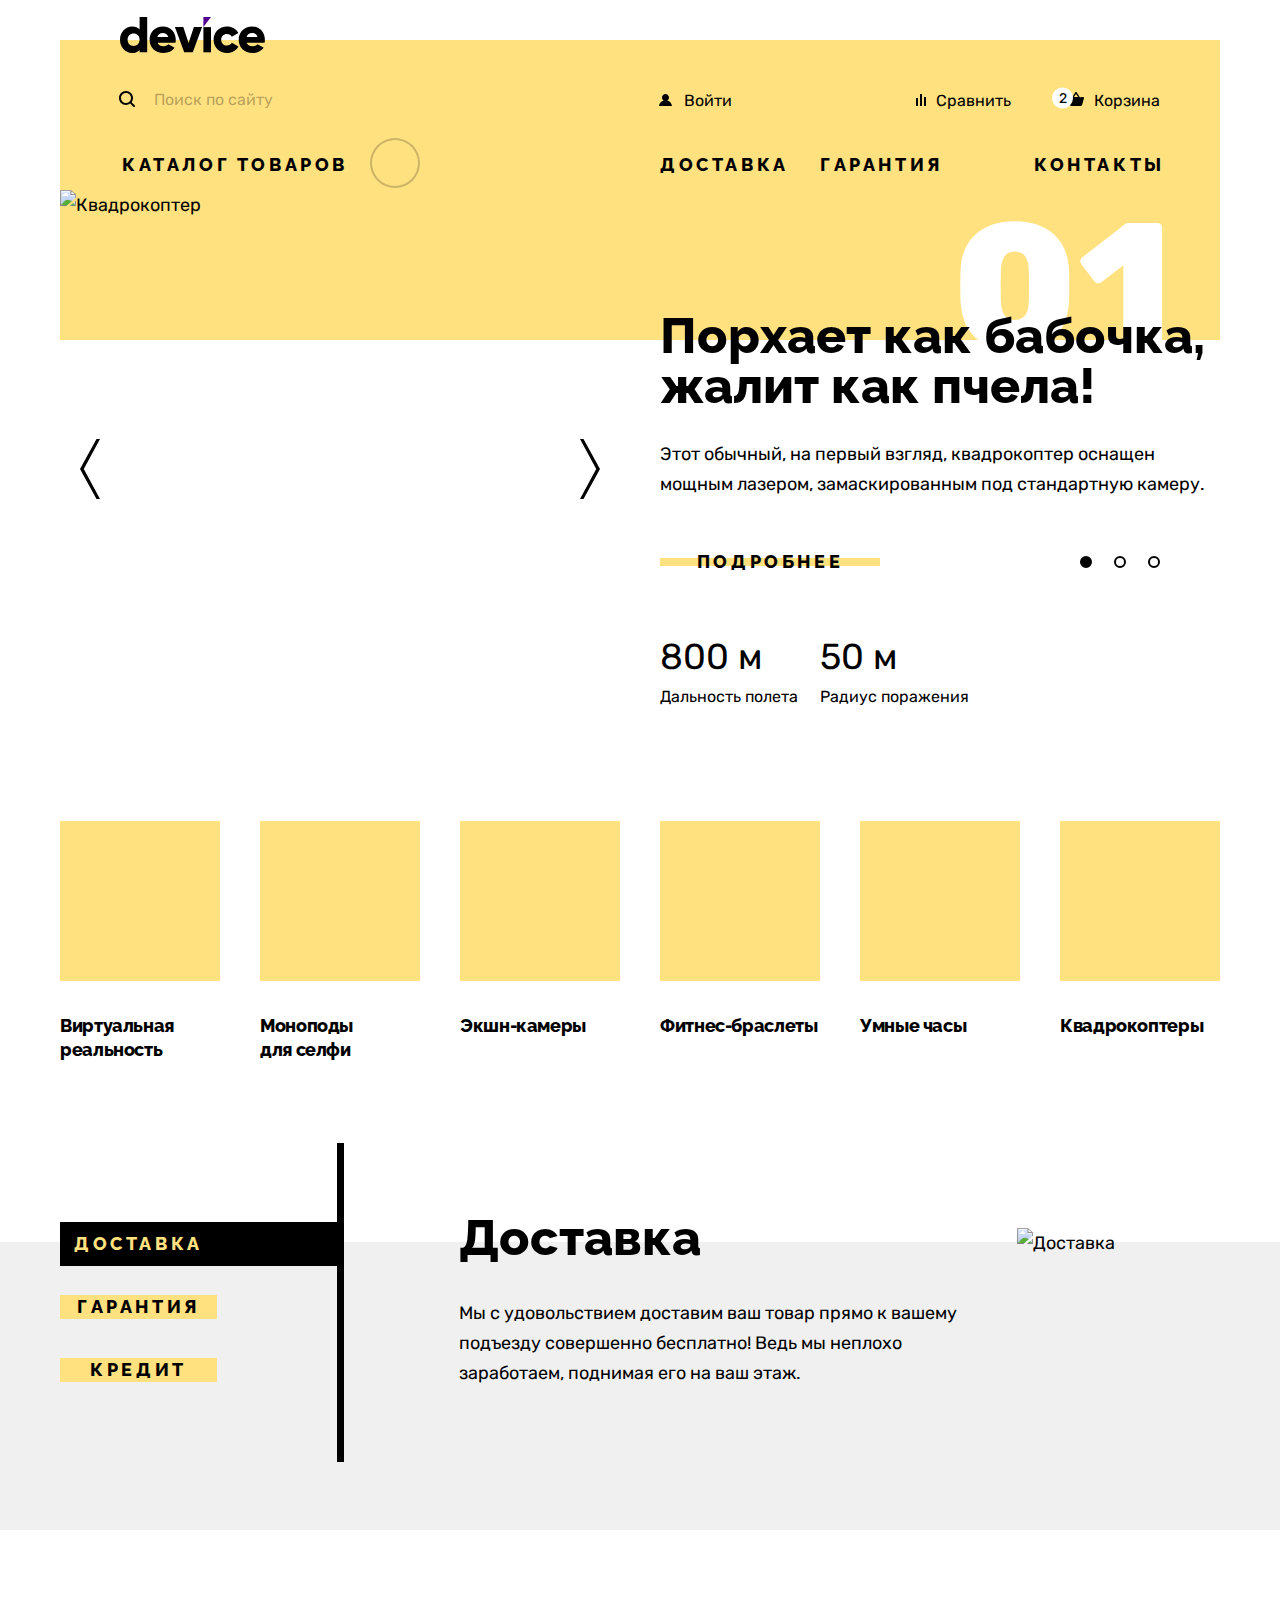
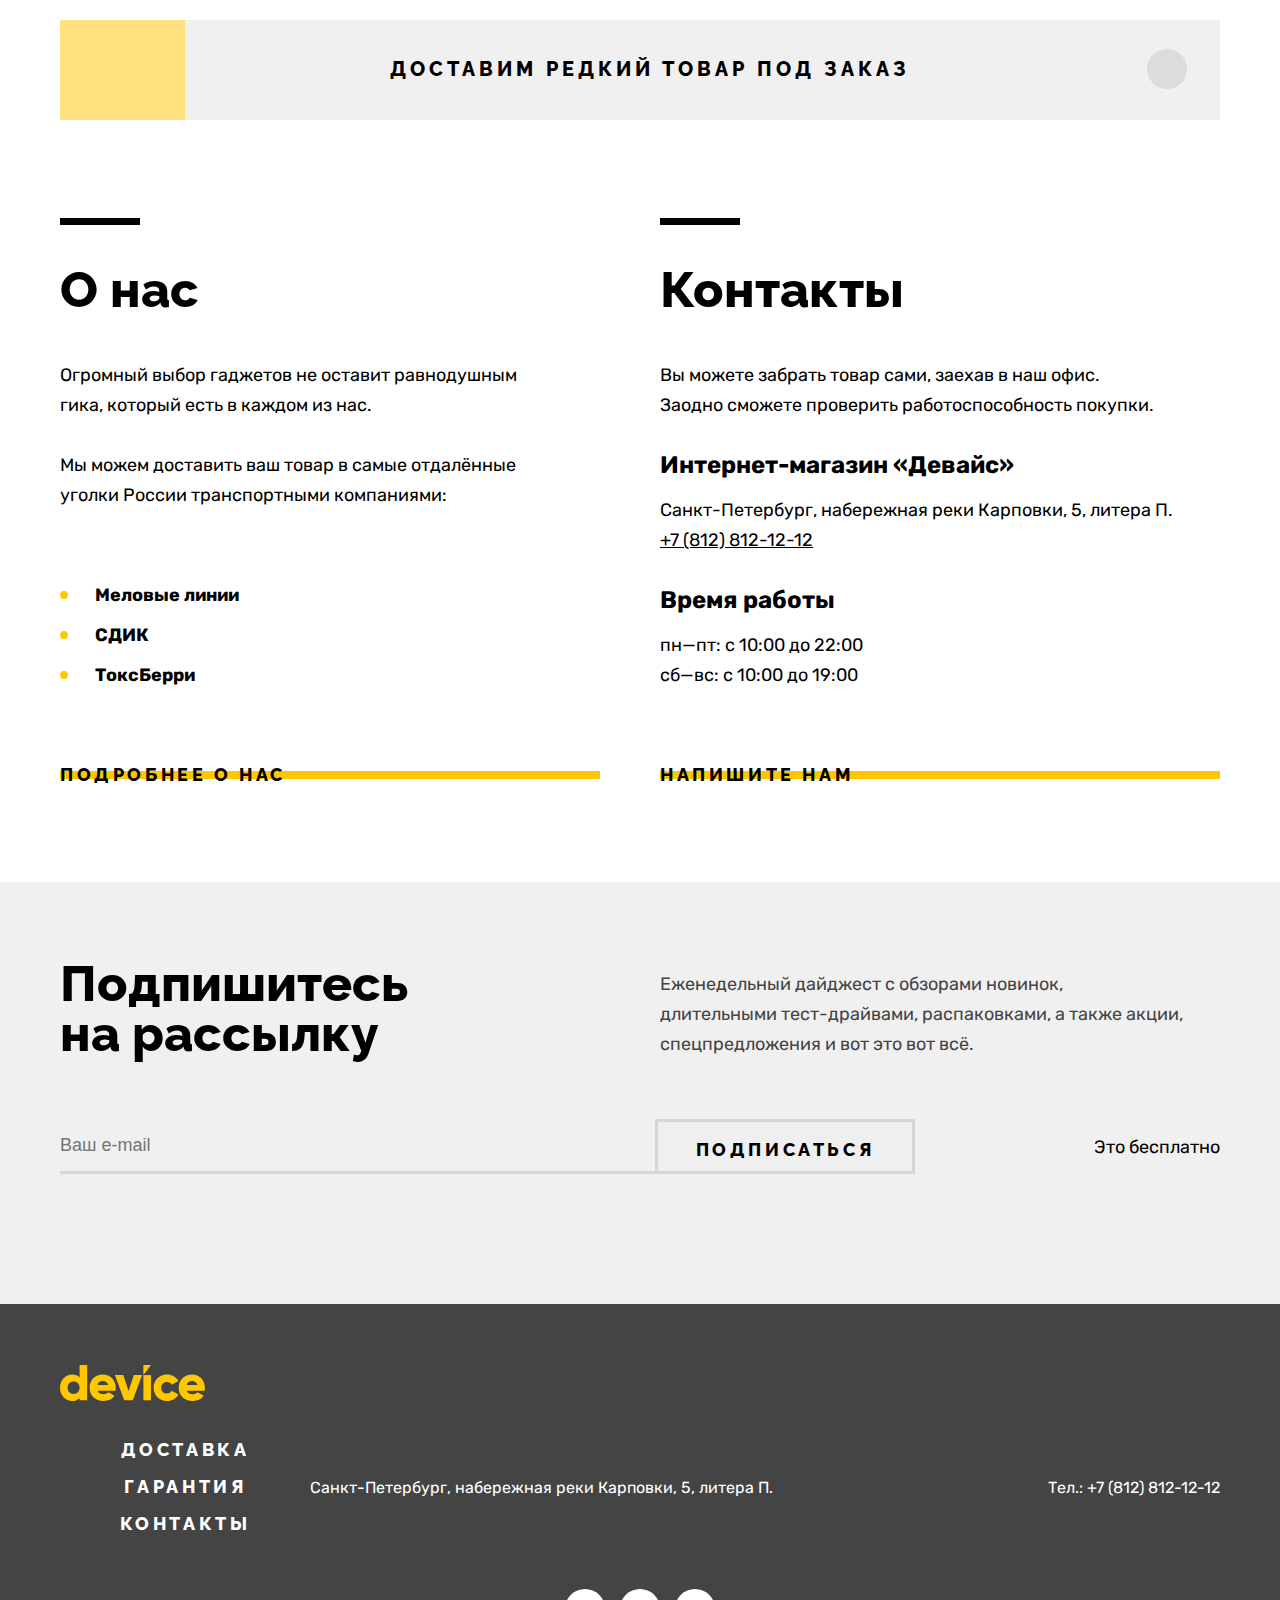
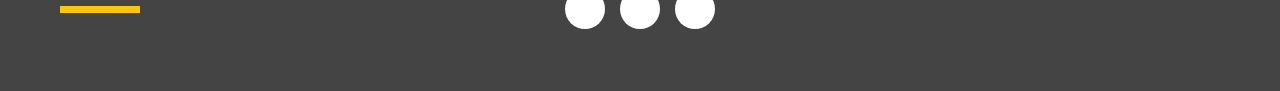
==== index.html @ 138bf60c "Продолжаю оформление кнопок хедера" ====
<!DOCTYPE html>
<html lang="ru">

<head>
  <meta charset="utf-8">
  <title>HTML Academy: Де вайс</title>
  <link rel="stylesheet" href="css/styles.css">
</head>

<body>

<header class="page-header page-header_main-page">
  <img class="page-header__logo" src="img/logo-device.svg" alt="Логотип Device" width="145" height="36">
  <nav class="page-header__navigation">
    <ul class="navigation__list navigation-user">
      <li class="navigation-user__search-item">
        <form class="navigation-user__form" method="GET" action="https://echo.htmlacademy.ru/">
          <button class="navigation-user__button-search" type="submit">
            <span class="visually-hidden">Поиск</span>
          </button>
          <span class="visually-hidden">Поиск</span>
          <input class="navigation-user__input" type="text" name="search" placeholder="Поиск по сайту">
          <button class="navigation-user__button-find">
            Найти
            <span class="visually-hidden">Найти</span>
          </button>
        </form>

      </li>
      <li class="navigation-user__login-item">
        <a class="navigation-user__link navigation-user__login-link" href="#">
          <svg class="login-icon" aria-hidden="true" focusable="false" width="13" height="12"
               xmlns="http://www.w3.org/2000/svg">
            <path
              d="M0 12h13c-.2-2.6-2.1-4.8-4.7-5.5 1-.6 1.7-1.7 1.7-3C10 1.6 8.4 0 6.5 0S3 1.6 3 3.5c0 1.3.7 2.4 1.7 3C2.1 7.2.2 9.4 0 12Z"/>
          </svg>
          Войти</a>
      </li>
      <li class="navigation-user__compare-item">
        <a class="navigation-user__link navigation-user__compare-link" href="#">
          <svg class="compare-icon" aria-hidden="true" focusable="false" width="10" height="12"
               xmlns="http://www.w3.org/2000/svg">
            <path d="M6 0H4v12h2V0ZM2 4H0v8h2V4ZM10 3H8v9h2V3Z"/>
          </svg>
          Сравнить
        </a>
      </li>
      <li class="navigation-user__cart-item">
        <a class="navigation-user__link navigation-user__cart-link" href="#">
          <svg class="cart-icon" aria-hidden="true" focusable="false" width="16" height="14"
               xmlns="http://www.w3.org/2000/svg">
            <path
              d="m15.3 5-3.5.2L8.6.3C8.5.1 8.2 0 8 0c-.2 0-.5.1-.6.3L4.2 5.2H.7c-.4 0-.7.3-.7.7v.2l1.9 6.8c.2.7.7 1.1 1.4 1.1h9.4c.7 0 1.2-.4 1.4-1.1L16 6v-.2c0-.4-.3-.8-.7-.8ZM8 1.9l2.2 3.2H5.9L8 1.9Z"/>
          </svg>
          Корзина</a>
      </li>
    </ul>

    <ul class="navigation__list navigation-main">
      <li class="navigation-main__catalog-item">
        <a class="navigation-main__catalog-link" href="catalog.html">Каталог товаров</a>
        <button class="navigation-main__plus-button" type="button" tabindex="-1"></button>
      </li>
      <li class="navigation-main__delivery-item">
        <a class="navigation-main__link" href="#">Доставка</a>
      </li>
      <li class="navigation-main__warranty-item">
        <a class="navigation-main__link" href="#">Гарантия</a>
      </li>
      <li class="navigation-main__contacts-item">
        <a class="navigation-main__link" href="#">Контакты</a>
      </li>
    </ul>
  </nav>
</header>

<main class="page-main main-container">
  <h1 class="visually-hidden">Интернет-магазин «Девайс»</h1>
  <div class="page-container">
    <section class="slider">
      <h2 class="visually-hidden">Слайд квадрокоптер</h2>
      <div class="slider__img-section">
        <button class="slider__button-prev" type="button">
          <svg class="button-prev-icon" aria-hidden="true" focusable="false" width="20" height="60"
               xmlns="http://www.w3.org/2000/svg">
            <path d="M20 60h-3.5L0 30 16.5 0H20L3.8 30 20 60Z"/>
          </svg>
          <span class="visually-hidden">Предыдущий товар</span>
        </button>
        <img class="slider__image" src="/img/slider-image-1.png" alt="Квадрокоптер" width="560" height="560">
        <button class="slider__button-next" type="button">
          <svg class="button-next-icon" aria-hidden="true" focusable="false" width="20" height="60"
               xmlns="http://www.w3.org/2000/svg">
            <path d="M0 60h3.5L20 30 3.5 0H0l16.2 30L0 60Z"/>
          </svg>
          <span class="visually-hidden">Следующий товар</span>
        </button>
      </div>
      <div class="slider__info-section">
        <p class="slider__number">01</p>
        <p class="slider__slogan">Порхает как бабочка,<br>
          жалит как пчела!</p>
        <p class="slider__description">Этот обычный, на первый взгляд, квадрокоптер оснащен мощным лазером,
          замаскированным под стандартную камеру.
        </p>
        <div class="paganation-wrapper">
          <a href="#" class="button slider__link">подробнее</a>
          <ol class="slider__pagination">
            <li class="slider__pagination-item">
              <button class="slider__pagination-button slider__pagination-button_current" type="button">
                <span class="visually-hidden">слайд 1</span>
              </button>
            </li>
            <li class="slider__pagination-item">
              <button class="slider__pagination-button" type="button">
                <span class="visually-hidden">слайд 2</span>
              </button>
            </li>
            <li class="slider__pagination-item">
              <button class="slider__pagination-button" type="button">
                <span class="visually-hidden">слайд 3</span>
              </button>
            </li>
          </ol>
        </div>
        <dl class="slider__specification">
          <dd class="specification__definition">800 м</dd>
          <dd class="specification__definition">50 м</dd>
          <dt class="specification__term">Дальность полета</dt>
          <dt class="specification__term">Радиус поражения</dt>
        </dl>
      </div>
    </section>
    <section class="category">
      <h2 class="visually-hidden">Категории товаров</h2>
      <ul class="category__list">
        <li class="category__item">
          <a class="category__link" href="#">
            <div class="category__image category__image-1"></div>
            <p class="category__content">Виртуальная<br>реальность</p>
          </a>
        </li>
        <li class="category__item">
          <a class="category__link" href="#">
            <div class="category__image category__image-2"></div>
            <p class="category__content">Моноподы<br>для селфи</p>
          </a>
        </li>
        <li class="category__item">
          <a class="category__link" href="#">
            <div class="category__image category__image-3"></div>
            <p class="category__content">Экшн-камеры</p>
          </a>
        </li>
        <li class="category__item">
          <a class="category__link" href="#">
            <div class="category__image category__image-4"></div>
            <p class="category__content">Фитнес-браслеты</p>
          </a>
        </li>
        <li class="category__item">
          <a class="category__link" href="#">
            <div class="category__image category__image-5"></div>
            <p class="category__content">Умные часы</p>
          </a>
        </li>
        <li class="category__item">
          <a class="category__link" href="#">
            <div class="category__image category__image-6"></div>
            <p class="category__content">Квадрокоптеры</p>
          </a>
        </li>
      </ul>
    </section>
  </div>
  <section class="service">
    <div class="page-container service-wrapper">
      <h2 class="visually-hidden">Сервисы</h2>
      <input class="visually-hidden" type="radio" name="service__tabs" id="delivery" checked>
      <input class="visually-hidden" type="radio" name="service__tabs" id="warranty">
      <input class="visually-hidden" type="radio" name="service__tabs" id="credit">
      <div class="service__tabs">
        <label for="delivery" class="tab-label delivery_tab">Доставка</label>
        <label for="warranty" class="tab-label warranty_tab">Гарантия</label>
        <label for="credit" class="tab-label credit_tab">Кредит</label>
      </div>
      <div class="service__panels">
        <div class="tab-block tab-block-delivery">
          <p class="tab-description">Доставка </p>
          <p class="tab-content">Мы с удовольствием доставим ваш товар прямо
            к вашему подъезду совершенно бесплатно! Ведь
            мы неплохо заработаем, поднимая его на ваш этаж.</p>
          <img class="tab-image" src="img/services-delivery-logo.svg" alt="Доставка" width="136" height="164">
        </div>
        <div class="tab-block tab-block-warranty">
          <p class="tab-description">Гарантия </p>
          <p class="tab-content">Если из-за возгорания купленного у нас товара у вас сгорит дом — не переживайте, мы
            выдадим вам новый. Товар, не дом, конечно же.</p>
          <img class="tab-image" src="img/services-warranty-logo.svg" alt="Гарантия" width="171" height="195">
        </div>
        <div class="tab-block tab-block-credit">
          <p class="tab-description">Кредит</p>
          <p class="tab-content">Залезть в долговую яму стало проще! Кредитные консультанты подберут для вас
            наиболее
            выгодные условия кредита. Выгодные для банка, разумеется.</p>
          <img class="tab-image" src="img/services-credit-logo.svg" alt="Кредит" width="156" height="188">
        </div>
      </div>
    </div>
  </section>

  <div class="page-container">
    <section class="about">
      <div class="about__delivery">
        <h2 class="visually-hidden">Доставка</h2>
        <div class="delivery__image">
        </div>
        <p class="delivery__content">Доставим редкий товар под заказ</p>
        <button class="delivery__button" type="button">
          <span class="visually-hidden">Информация о доставке</span>
        </button>
      </div>
      <div class="about__wrapper">
        <div class="about__info">
          <h2 class="info__title">О нас</h2>
          <p class="info__content">Огромный выбор гаджетов не оставит равнодушным<br>гика, который есть в каждом из
            нас.
          </p>
          <p class="info__content">Мы можем доставить ваш товар в самые отдалённые<br>уголки России транспортными
            компаниями:
          </p>
          <ul class="info__list">
            <li class="info__list-item">Меловые линии</li>
            <li class="info__list-item">СДИК</li>
            <li class="info__list-item">ТоксБерри</li>
          </ul>
          <a href="#" class="button info__link">Подробнее о нас</a>
        </div>
        <div class="about__contact">
          <h2 class="contact__title">Контакты</h2>
          <p class="contact__content">Вы можете забрать товар сами, заехав в наш офис.<br>Заодно сможете проверить
            работоспособность покупки. </p>
          <h3 class="contact__subtitle">Интернет-магазин «Девайс»</h3>
          <address class="contacts__address">
            <p class="contact__content-address">Санкт-Петербург, набережная реки Карповки, 5, литера П.</p>
            <a class="contact__content" href="tel:+78128121212">+7 (812) 812-12-12</a>
          </address>
          <h3 class="contact__subtitle">Время работы</h3>
          <p class="contact__content">пн—пт: с 10:00 до 22:00<br>сб—вс: с 10:00 до 19:00</p>
          <a href="#" class="button info__link">Напишите нам</a>
        </div>
      </div>
    </section>

  </div>
  <section class="subscribe">
    <div class="page-container subscribe__wrapper">
      <h2 class="visually-hidden">Подписка на рассылку</h2>
      <p class="subscribe__slogan">Подпишитесь<br>на рассылку</p>
      <p class="subscribe__content">Еженедельный дайджест с обзорами новинок,<br>
        длительными тест-драйвами, распаковками, а также акции, спецпредложения и вот это вот всё.</p>
      <form class="subscribe__form" method="GET" action="https://echo.htmlacademy.ru/">
        <input class="subscribe__input" type="text" name="subscribe" placeholder="Ваш e-mail">
        <button class="subscribe__button" type="submit">Подписаться</button>
      </form>
      <p class="subscribe__text">Это бесплатно</p>
    </div>
  </section>

</main>

<footer class="page-footer">
  <div class="page-container">
    <img class="page-footer__logo" src="img/logo-device-footer.svg" alt="Логотип Device" width="145" height="36">
    <div class="page-footer__wrapper">
      <nav class="page-footer__navigation">
        <ul class="navigation__list-footer">
          <li class="navigation-footer__item">
            <a class="navigation-footer__link" href="#">Доставка</a>
          </li>
          <li class="navigation-footer__item">
            <a class="navigation-footer__link" href="#">Гарантия</a>
          </li>
          <li class="navigation-footer__item">
            <a class="navigation-footer__link" href="#">Контакты</a>
          </li>
        </ul>
      </nav>
      <address class="page-footer__address">
        <a href="#" class="page-footer__address-text">Санкт-Петербург, набережная реки Карповки, 5, литера П.</a>
      </address>
      <a class="page-footer__contact" href="tel:+78128121212">Тел.: +7 (812) 812-12-12</a>

      <div class="page-footer__divider"></div>
      <ul class="socials__list">
        <li class="socials__item">
          <a class="socials__link socials__link-facebook" href="https://www.facebook.com/htmlacademy">
            <span class="visually-hidden">Facebook</span>
          </a>
        </li>
        <li class="socials__item">
          <a class="socials__link socials__link-instagram" href="https://www.instagram.com/htmlacademy/">
            <span class="visually-hidden">Instagram</span>
          </a>
        </li>
        <li class="socials__item">
          <a class="socials__link socials__link-twitter" href="https://twitter.com/htmlacademy_ru">
            <span class="visually-hidden">Twitter</span>
          </a>
        </li>
      </ul>
      <a class="html-academy__link" href="https://htmlacademy.ru/">
        <div class="html-academy__image">
          <span class="visually-hidden">HTML Academy</span>
        </div>
      </a>
    </div>
  </div>
</footer>
</body>

</html>
---- css/styles.css ----
/* Подключение шрифтов */

@font-face {
  font-family: "Rubik";
  font-style: normal;
  font-weight: 400;
  src: url("../fonts/rubik/rubik-400.woff2") format("woff2");
  font-display: swap;
}

@font-face {
  font-family: "Rubik";
  font-style: normal;
  font-weight: 700;
  src: url("../fonts/rubik/rubik-700.woff2") format("woff2");
  font-display: swap;
}

@font-face {
  font-family: "Rubik";
  font-style: normal;
  font-weight: 800;
  src: url("../fonts/rubik/rubik-800.woff2") format("woff2");
  font-display: swap;
}

@font-face {
  font-family: "Raleway";
  font-style: normal;
  font-weight: 800;
  src: url("../fonts/raleway/raleway-800.woff2") format("woff2");
  font-display: swap;
}

/* общие свойства страницы */

html {
  height: 100%;
}

body {
  margin: 0;
  padding: 0;
  display: flex;
  flex-direction: column;
  min-height: 100%;
  font-family: "Rubik", sans-serif;
  font-weight: 400;
  font-size: 18px;
  line-height: 30px;
  background-color: #ffffff;
  color: #000000;
}

li {
  list-style-type: none;
  margin: 0;
}

ul,
p,
h1,
h2,
h3 {
  margin: 0;
  padding: 0;
}

/* типовая кнопка */

.button {
  height: 40px;
  display: block;
  padding-top: 9px;
  padding-bottom: 11px;
  font-family: "Raleway", sans-serif;
  font-size: 18px;
  line-height: 21px;
  color: #000000;
  text-transform: uppercase;
  text-decoration: none;
  background: linear-gradient(
    180deg,
    rgba(255, 255, 255, 0) 40%,
    #ffc700 40%,
    #ffc700 60%,
    rgba(255, 255, 255, 0) 60%
  );
  letter-spacing: 0.2em;
  border: none;
  box-sizing: border-box;
}

.button:focus {
  background: linear-gradient(
    180deg,
    rgba(255, 255, 255, 0) 40%,
    #af4fff 40%,
    #af4fff 60%,
    rgba(255, 255, 255, 0) 60%
  );
  outline: none;
}

.button:hover {
  background: #ffc700;
}

.button:active {
  color: rgba(0, 0, 0, 0.3);
}

/* свойства "header" */

.page-header {
  position: relative;
  z-index: 0;
  margin: 40px auto 0 auto;
  padding: 40px 40px 38px 40px;
  width: 1160px;
  height: 186px;
  box-sizing: border-box;
  background-color: #ffe17f;
  color: #000000;
}

.page-header_main-page {
  height: 300px;
  padding-bottom: 152px;
}

.page-header__logo {
  position: absolute;
  top: -23px;
  left: 60px;
}

.page-header__navigation {
  width: 100%;
}

.navigation__list {
  width: 100%;
  display: flex;
  align-items: center;
  padding: 0;
  margin: 0;
}

/* Меню навигация пользователя */

.navigation-user {
  font-size: 16px;
  line-height: 19px;
  margin-bottom: 18px;
  box-sizing: border-box;
  justify-content: space-between;
}

.navigation-user__search-item {
  margin: 0 23px 0 7px;
  width: 508px;
}

.navigation-user__form {
  position: relative;
  display: flex;
}

.navigation-user__button-search {
  position: absolute;
  top: 11px;
  left: 12px;
  width: 16px;
  height: 16px;
  background: #ffe17f url(../img/nav-search-logo.svg) 50% 50% no-repeat;
  border: none;
  outline: none;
  cursor: pointer;
}

.navigation-user__input {
  font-size: 16px;
  display: block;
  width: 516px;
  height: 40px;
  margin: 0;
  padding-left: 45px;
  background-color: #ffe17f;
  color: #000000;
  box-sizing: border-box;
  border: 2px solid transparent;
}

.navigation-user__input::placeholder {
  font-family: "Rubik", sans-serif;
  color: rgba(0, 0, 0, 0.3);
}

.navigation-user__form:hover .navigation-user__input::placeholder {
  color: rgba(0, 0, 0, 0.6);
}

.navigation-user__form:active .navigation-user__input::placeholder {
  color: rgba(0, 0, 0, 0.3);
}

.navigation-user__input:focus {
  border: 2px solid #000000;
  border-radius: 20px;
  outline: none;
}

input.navigation-user__input:placeholder-shown + .navigation-user__button-find {
  display: none;
}

input.navigation-user__input:focus:placeholder-shown {
  border: 2px solid #af4fff;
  border-radius: 20px;
  outline: none;
}

.navigation-user__button-find {
  position: absolute;
  right: 0;
  top: 0;
  width: 160px;
  height: 40px;
  background-color: #ffe17f;
  box-sizing: border-box;
  border: 2px solid #000000;
  border-top-right-radius: 20px;
  border-bottom-right-radius: 20px;
  font-family: "Rubik", sans-serif;
  font-size: 16px;
  outline: none;
}

.navigation-user__button-find:focus {
  border-color: #af4fff;
}

.navigation-user__button-find:hover {
  color: #ffffff;
  background-color: #000000;
  border-color: #000000;
}

.navigation-user__button-find:active {
  color: rgba(255, 255, 255, 0.3);
  background-color: #000000;
  border-color: #000000;
}

.navigation-user__login-item {
  margin-right: auto;
}

.navigation-user__compare-item {
  margin-right: 16px;
}

.navigation-user__cart-item {
  position: relative;
}

.navigation-user__cart-item::after {
  display: flex;
  justify-content: center;
  align-content: center;
  position: absolute;
  content: "2";
  top: 18px;
  left: 6px;
  font-size: 14px;
  transform: translateY(-50%);
  background-color: #ffffff;
  width: 21px;
  line-height: 21px;
  border-radius: 50%;
}

.navigation-user__cart-item:hover::after {
  opacity: 0.6;
}

.navigation-user__cart-item:active::after {
  opacity: 0.3;
}

.navigation-user__link {
  display: flex;
  align-items: baseline;
  height: 40px;
  text-decoration: none;
  color: #000000;
  border: 2px solid transparent;
  box-sizing: border-box;
}

.navigation-user__login-link {
  padding: 9px 21px 0 19px;
}

.navigation-user__compare-link {
  padding: 9px 17px 0 19px;
}

.navigation-user__cart-link {
  padding: 9px 18px 0 20px;
}

.login-icon {
  margin-right: 12px;
}

.compare-icon {
  margin-right: 10px;
}

.cart-icon {
  margin-right: 10px;
}

.navigation-user__link:focus {
  border: 2px solid #af4fff;
  box-sizing: border-box;
  border-radius: 20px;
  outline: none;
}

.navigation-user__link:hover {
  color: rgba(0, 0, 0, 0.6);
}

.navigation-user__link:hover .login-icon,
.navigation-user__link:hover .compare-icon,
.navigation-user__link:hover .cart-icon {
  fill: rgba(0, 0, 0, 0.6);
}

.navigation-user__link:active {
  color: rgba(0, 0, 0, 0.3);
}

.navigation-user__link:active .compare-icon,
.navigation-user__link:active .login-icon,
.navigation-user__link:active .cart-icon {
  fill: rgba(0, 0, 0, 0.3);
  border: none;
}

/* Меню навигация страницы */

.navigation-main {
  font-family: "Raleway", sans-serif;
  letter-spacing: 0.2em;
  line-height: 21px;
}

.navigation-main__catalog-item {
  display: flex;
  box-sizing: border-box;
}

.navigation-main__delivery-item {
  margin-left: auto;
  width: 160px;
}

.navigation-main__warranty-item {
  width: 214px;
}

.navigation-main__contacts-item {
  width: 168px;
  text-align: right;
}

.navigation-main__button {
  padding: 0;
  font-family: "Raleway", sans-serif;
  font-size: 18px;
  line-height: 21px;
  letter-spacing: 0.2em;
  text-transform: uppercase;
  background-color: #ffe17f;
  border: none;
  cursor: pointer;
}

.navigation-main__plus-button {
  display: inline-block;
  width: 50px;
  height: 50px;
  background: url(../img/header-plus-button.svg) #ffe17f 50% 50% no-repeat;
  border: 2px solid rgba(0, 0, 0, 0.2);
  border-radius: 50%;
  box-sizing: border-box;
  cursor: pointer;
  outline: none;
}

.navigation-main__catalog-link, .navigation-main__link {
  position: relative;
  display: inline-block;
  padding: 14px 20px 15px 20px;
  text-decoration: none;
  color: #000000;
  text-transform: uppercase;
  border: 2px solid transparent;
}

.navigation-main__catalog-link:focus, .navigation-main__link:focus {
  border: 2px solid #af4fff;
  box-sizing: border-box;
  border-radius: 25px;
  outline: none;
}

.navigation-main__catalog-link:active {
  opacity: 0.3;
  border: 2px solid transparent;
}

.navigation-main__plus-button:focus {
  outline: none;
}

.navigation-main__catalog-link:hover + .navigation-main__plus-button,
.navigation-main__plus-button:hover {
  background: url(../img/nav-minus-hover.svg) #ffe17f 50% 50% no-repeat;
  border: 2px solid #000000;
}

.navigation-main__catalog-link:active + .navigation-main__plus-button,
.navigation-main__plus-button:active {
  background: url(../img/nav-minus-action.svg) #ffe17f 50% 50% no-repeat;
  border: 2px solid rgba(0, 0, 0, 0.2);
}

.navigation-main__link:active {
  color: rgba(0, 0, 0, 0.3);
}

.navigation-main__link:hover::before {
  position: absolute;
  content: "";
  left: 21px;
  right: 23px;
  bottom: 10px;
  height: 2px;
  background-color: #000000;
}

.navigation-main__link:active::before {
  position: absolute;
  content: "";
  left: 21px;
  right: 23px;
  bottom: 10px;
  height: 2px;
  background-color: rgba(0, 0, 0, 0.3);
}


/* свойства секции "main" */

.page-main {
  display: flex;
  flex-direction: column;
}

.main-container {
  flex-grow: 1;
}

.page-container {
  width: 1160px;
  margin: 0 auto;
}

/* свойства секции "slider" */

.slider {
  position: relative;
  z-index: 1;
  display: flex;
  justify-content: space-between;
  margin-bottom: 70px;
  margin-top: -150px;
}

.slider__img-section {
  position: relative;
  display: flex;
}

.slider__info-section {
  padding: 30px 0 39px 40px;
}

.slider__button-prev,
.slider__button-next {
  margin: auto 0;
  padding: 0;
  position: absolute;
  top: 280px;
  width: 40px;
  height: 80px;
  border: none;
  cursor: pointer;
  transform: translate(-50%, -50%);
  box-sizing: border-box;
  background: inherit;
  outline: none;
}

.slider__button-prev:focus,
.slider__button-next:focus {
  border: 2px #af4fff solid;
  border-radius: 6px;
  outline: none;
}

.slider__button-prev:hover .button-prev-icon,
.slider__button-next:hover .button-next-icon {
  fill: rgba(0, 0, 0, 0.6);
}

.slider__button-prev:active .button-prev-icon,
.slider__button-next:active .button-next-icon {
  fill: rgba(0, 0, 0, 0.3);
}

.slider__button-prev {
  left: 30px;
}

.slider__button-next {
  right: -10px;
}

.slider__number {
  margin: 0 47px 0 0;
  text-align: end;
  font-weight: 800;
  font-size: 180px;
  line-height: 135px;
  color: #ffffff;
}

.slider__slogan {
  margin: -44px 0 28px 0;
  font-family: "Raleway", sans-serif;
  font-size: 50px;
  line-height: 50px;
}

.slider__description {
  margin: 0 0 43px 0;
}

.paganation-wrapper {
  margin: 0 0 60px 0;
  padding-right: 60px;
  display: flex;
  justify-content: space-between;
}

.slider__link {
  width: 220px;
  text-align: center;
  background: linear-gradient(
    180deg,
    rgba(255, 255, 255, 0) 40%,
    #ffe17f 40%,
    #ffe17f 60%,
    rgba(255, 255, 255, 0) 60%
  );
}

.slider__link:hover {
  background: #ffe17f;
}

.slider__pagination {
  margin: 0;
  padding: 0;
  display: flex;
  align-items: center;
  width: 80px;
  justify-content: space-between;
}

.slider__pagination-item {
  display: block;
  margin: 0;
  padding: 0;
}

.slider__pagination-button {
  display: block;
  margin: 0;
  padding: 0;
  width: 12px;
  height: 12px;
  border: solid #000000 2px;
  border-radius: 50%;
  background-color: #ffffff;
  cursor: pointer;
  box-sizing: border-box;
}

.slider__pagination-button_current {
  background-color: #000000;
}


.slider__specification {
  display: grid;
  grid-template-columns: 160px 160px;
  row-gap: 10px;
  flex-wrap: wrap;
  margin: 0;
  padding: 0;
}

.specification__definition {
  width: 160px;
  margin: 0;
  padding: 0;
  font-size: 36px;
  line-height: 30px;
}

.specification__term {
  width: 160px;
  margin: 0;
  padding: 0;
  font-size: 16px;
  line-height: 30px;
}

/* свойства секции "category" */

.category {
  margin: 0 0 80px 0;
}

.category__list {
  display: flex;
  justify-content: space-between;
  padding: 0;
}

.category__item {
  width: 160px;
}

.category__link {
  text-decoration: none;
  color: #000000;
}

.category__image {
  width: 160px;
  height: 160px;
  margin-bottom: 33px;
  align-content: center;
}

.category__image-1 {
  background: url(../img/cat-VR-logo.svg) #ffe17f 50% 50% no-repeat;
}

.category__image-2 {
  background: url(../img/car-monopode-logo.svg) #ffe17f 50% 100% no-repeat;
}

.category__image-3 {
  background: url(../img/cat-actcam-logo.svg) #ffe17f 53% 50% no-repeat;
}

.category__image-4 {
  background: url(../img/cat-fitnessbr-logo.svg) #ffe17f 50% 50% no-repeat;
}

.category__image-5 {
  background: url(../img/cat-smartwatch-logo.svg) #ffe17f 50% 50% no-repeat;
}

.category__image-6 {
  background: url(../img/cat-quadro-logo.svg) #ffe17f 50% 50% no-repeat;
}

.category__content {
  font-family: "Raleway", sans-serif;
  font-size: 18px;
  line-height: 24px;
  letter-spacing: -0.02em;
}

/* свойства секции "services" */

.service {
  margin: 100px 0 90px 0;
  height: 288px;
  background-color: #f0f0f0;
}

.service-wrapper {
  position: relative;
  top: -100px;
  height: 320px;
  margin-top: 0;
  display: flex;
  flex-direction: row;
  align-items: center;
}

.service__tabs {
  display: flex;
  padding-top: 10px;
  flex-direction: column;
  justify-content: space-between;
  height: 170px;
}

.tab-label {
  display: block;
  width: 157px;
  margin: 10px 0 10px 0;
  text-align: center;
  font-family: "Raleway", sans-serif;
  font-size: 18px;
  line-height: 24px;
  background-color: #ffe17f;
  text-transform: uppercase;
  cursor: pointer;
  letter-spacing: 0.2em;
}

.tab-description {
  font-family: "Raleway", sans-serif;
  font-size: 50px;
  line-height: 50px;
}

.service__panels {
  width: 100%;
  border-left: #000000 7px solid;
}

.tab-block {
  display: none;
  height: 319px;
  padding: 70px 65px 0 115px;
  box-sizing: border-box;
}

#delivery:checked ~ .service__panels .tab-block-delivery,
#warranty:checked ~ .service__panels .tab-block-warranty,
#credit:checked ~ .service__panels .tab-block-credit {
  display: grid;
  grid-template-columns: 500px 1fr;
  grid-template-rows: 70px 1fr;
  grid-template-areas:
		"tab-description tab-image"
		"tab-content tab-image";
  grid-row-gap: 15px;
  grid-column-gap: 58px;
}

#delivery:checked ~ .service__tabs .delivery_tab,
#warranty:checked ~ .service__tabs .warranty_tab,
#credit:checked ~ .service__tabs .credit_tab {
  margin: 0;
  padding: 10px 120px 10px 0;
  background-color: #000000;
  color: #ffe17f;
}

.tab-description {
  grid-area: tab-description;
  margin: 0;
}

.tab-image {
  display: block;
  margin-top: 15px;
  grid-area: tab-image;
}

.tab-content {
  grid-area: tab-content;
}

/* свойства секции "about" */

.about {
  padding-bottom: 87px;
}

.about__delivery {
  display: flex;
  justify-content: space-between;
  background-color: #f0f0f0;
}

.delivery__image {
  width: 125px;
  height: 100px;
  background: url(../img/delivery-logo.svg) #ffe17f 50% 50% no-repeat;
}

.delivery__content {
  margin-top: 37px;
  font-family: "Raleway", sans-serif;
  font-size: 20px;
  line-height: 24px;
  text-transform: uppercase;
  letter-spacing: 0.2em;
}

.delivery__button {
  margin: 29px 33px 31px 33px;
  width: 40px;
  height: 40px;
  background: url(../img/delivery-info-logo.svg) #dcdcdc 50% 50% no-repeat;
  border: none;
  border-radius: 50%;
  cursor: pointer;
}

.about__wrapper {
  display: grid;
  grid-template-columns: 560px 560px;
  gap: 40px;
}

.about__info {
  display: flex;
  flex-direction: column;
  padding: 145px 20px 0 0;
}

.about__contact {
  display: flex;
  flex-direction: column;
  padding: 145px 0 0 0;
}

.info__title,
.contact__title {
  position: relative;
  font-family: "Raleway", sans-serif;
  font-size: 50px;
  line-height: 50px;
  margin-bottom: 45px;
}

.info__title::before,
.contact__title::before {
  display: block;
  position: absolute;
  top: -47px;
  content: "";
  width: 80px;
  height: 7px;
  background-color: #000000;
}

.info__list {
  margin: 45px 0 50px 35px;
  padding: 0;
}

.info__list-item {
  position: relative;
  margin-bottom: 20px;
  font-weight: 700;
  line-height: 20px;
}

.info__list-item::before {
  display: block;
  position: absolute;
  top: 50%;
  left: -35px;
  content: "";
  width: 8px;
  height: 8px;
  border-radius: 50%;
  transform: translateY(-50%);
  background-color: #ffc700;
}

.contact__subtitle {
  margin-bottom: 15px;
  font-size: 24px;
  line-height: 30px;
}

.contact__content,
.info__content {
  margin-bottom: 30px;
  font-style: normal;
  color: #000000;
}

.contact__content-address {
  font-style: normal;
  color: #000000;
}

.contacts__address {
  margin-bottom: 30px;
}

.info__link {
  margin-top: auto;
}

/* свойства секции "subscribe" */

.subscribe {
  margin: 0;
  background-color: #f0f0f0;
}

.subscribe__wrapper {
  padding: 77px 0 130px 0;
  display: grid;
  grid-template-columns: 560px 40px 360px 200px;

  grid-template-areas:
		"subscribe__slogan . subscribe__content subscribe__content"
		"subscribe__form subscribe__form subscribe__form subscribe__text";
  grid-row-gap: 60px;
}

.subscribe__slogan {
  grid-area: subscribe__slogan;
  font-family: "Raleway", sans-serif;
  font-size: 50px;
  line-height: 50px;
}

.subscribe__form {
  display: flex;
  grid-area: subscribe__form;
}

.subscribe__input {
  font-size: 18px;
  display: block;
  margin: 0;
  padding: 0;
  width: 595px;
  color: rgba(68, 68, 68, 0.5);
  border: none;
  border-bottom: 3px solid rgba(0, 0, 0, 0.1);
  background-color: inherit;
}

.subscribe__button {
  padding: 17px 0 18px 0;
  height: 55px;
  width: 260px;
  font-size: 18px;
  font-family: "Raleway", sans-serif;
  color: #000000;
  letter-spacing: 0.2em;
  text-transform: uppercase;
  border: 3px solid rgba(0, 0, 0, 0.1);
  cursor: pointer;
  box-sizing: border-box;
}

.subscribe__content {
  padding-top: 10px;
  grid-area: subscribe__content;
  color: #444444;
}

.subscribe__text {
  position: relative;
  align-self: center;
  justify-self: end;
  grid-area: subscribe__text;
}

.subscribe__text::before {
  position: absolute;
  content: "";
  transform: translateY(-50%);
  left: -36px;
  top: 50%;
  width: 14px;
  height: 14px;
  background: url(../img/subscribe-check.svg) 50% 50% no-repeat;
}

/* свойства "footer" */

.page-footer {
  margin: 0;
  padding: 61px 0 62px;
  background-color: #444444;
  color: #ffffff;
}

.page-footer__logo {
  margin-bottom: 25px;
}

.page-footer__wrapper {
  display: grid;
  grid-template-columns: 250px 1fr 250px;
  grid-row-gap: 50px;
  align-items: center;
}

.page-footer__address {
  line-height: 19px;
}

.page-footer__address-text,
.page-footer__contact {
  font-size: 16px;
  line-height: 19px;
  font-style: normal;
  text-decoration: none;
  color: #ffffff;
}

.socials__list,
.navigation__list-footer {
  display: flex;
  justify-content: center;
  flex-wrap: wrap;
  margin: 0;
  padding: 0;
}

.navigation__list-footer {
  gap: 7px;
}

.socials__list {
  gap: 15px;
}

.navigation-footer__item {
  width: 148px;
  text-align: center;
}

.socials__link {
  display: block;
  width: 40px;
  height: 40px;
  border-radius: 50%;
}

.socials__link-facebook {
  background: url(../img/facebook-logo.svg) #ffffff 50% 50% no-repeat;
}

.socials__link-instagram {
  background: url(../img/instagram-logo.svg) #ffffff 50% 50% no-repeat;
}

.socials__link-twitter {
  background: url(../img/twitter-logo.svg) #ffffff 50% 50% no-repeat;
}

.navigation-footer__link {
  font-family: "Raleway", sans-serif;
  letter-spacing: 0.2em;
  text-transform: uppercase;
  text-decoration: none;
  color: #ffffff;
}

.page-footer__contact {
  justify-self: end;
}

.html-academy__image {
  width: 115px;
  height: 40px;
  background: url(../img/htmlacademy-logo.svg) no-repeat 50% 50%;
}

.html-academy__link {
  display: block;
  height: 40px;
  justify-self: end;
}

.page-footer__divider {
  width: 80px;
  height: 7px;
  background-color: #ffc700;
}

/* свойства header страницы каталога */

.main-inner__header {
  padding: 37px 0 50px 60px;
}

.inner-header__title {
  margin-bottom: 24px;
  font-family: "Raleway", sans-serif;
  font-size: 50px;
  line-height: 50px;
  color: #000000;
}

.breadcrumbs {
  display: flex;
}

.breadcrumbs-item {
  margin-right: 36px;
  font-size: 16px;
  line-height: 19px;
  opacity: 0.6;
}

.breadcrumbs-item a {
  color: #000000;
  text-decoration: none;
}

/* свойства секции catalog */

.catalog {
  display: grid;
  grid-template-columns: auto 328px 832px auto;
  grid-template-rows: min-content min-content;
}

.title-wrapper {
  grid-column: 1 / 3;
  grid-row: 1 / 2;
  display: flex;
  justify-content: flex-end;
  background-color: #dcdcdc;
}

.catalog__title {
  width: 328px;
  height: 20px;
  padding: 25px 0 25px 60px;
  letter-spacing: 2px;
  box-sizing: border-box;
  background-color: #dcdcdc;
  font-family: "Raleway", sans-serif;
  line-height: 19px;
  text-transform: uppercase;
}

.catalog-filter-wrapper {
  grid-column: 1 / 3;
  grid-row: 2 / 3;
  display: flex;
  justify-content: flex-end;
  background-color: #e5e5e5;
}

.catalog__filter {
  padding: 70px 69px 0 59px;
  width: 328px;
  background-color: #e5e5e5;
  box-sizing: border-box;
}

.catalog__filter-list {
  margin-bottom: 50px;
}

.catalog__filter-group {
  margin: 0 0 45px 0;
  padding: 0;
  background-color: #e5e5e5;
  border: none;
}

.catalog__filter-title {
  display: block;
  font-weight: 700;
}

.catalog__filter-label {
  font-size: 15px;
  line-height: 17px;
  opacity: 0.3;
}

.control__label {
  width: 200px;
  font-size: 16px;
  line-height: 19px;
}

.sorting-type {
  width: 832px;
  height: 70px;
  display: flex;
  align-items: center;
  padding: 0 0 0 72px;
  background-color: #e5e5e5;
  box-sizing: border-box;
}

.sorting-wrapper {
  grid-column: 3 / -1;
  grid-row: 1 / 2;
  display: flex;
  justify-items: flex-start;
  background-color: #e5e5e5;
}

.sorting-label {
  width: 200px;
  font-family: "Raleway", sans-serif;
  font-size: 16px;
  line-height: 19px;
  color: #000000;
  letter-spacing: 0.2em;
  text-transform: uppercase;
}

.select-control {
  margin-right: auto;
  font-size: 16px;
  line-height: 19px;
  background-color: #e5e5e5;
  border: none;
}

.sorting__button-up {
  display: block;
  padding: 10px;
  width: 11px;
  height: 10px;
  background: url(../img/sorting-up.svg) 50% 50% no-repeat;
}

.sorting__button-down {
  display: block;
  padding: 10px 0 10px 10px;
  width: 11px;
  height: 10px;
  background: url(../img/sorting-down.svg) 50% 50% no-repeat;
}

.product-card {
  min-height: 460px;
}

.product-cards__wrapper {
  grid-column: 3 / 4;
  grid-row: 2 / 3;
  display: flex;
  flex-direction: column;
  padding: 70px 0 77px 72px;
}

.product-card__list {
  padding: 0;
  display: grid;
  grid-gap: 40px;
  grid-template-columns: 1fr 1fr;
}

.product-card__link {
  text-decoration: none;
}

.product-card-title {
  font-size: 18px;
  font-weight: 700;
  line-height: 24px;
  color: #000000;
  letter-spacing: -0.02em;
}

.product-card__image {
  margin-bottom: 25px;
}

.product-card__wrapper {
  display: flex;
  justify-content: space-between;
}

.product-card__price {
  color: #444444;
  line-height: 21px;
}

.product-card__show-more {
  text-align: center;
  margin: 47px 0 51px 0;
  padding: 0;
  height: 55px;
  background-color: #ffffff;
  letter-spacing: 2px;
  border: solid 3px rgba(0, 0, 0, 0.1);
  cursor: pointer;
}

.pagination {
  display: flex;
  padding: 20px 28px;
  background-color: #ebebeb;
}

.pagination-prev,
.pagination-next {
  font-family: "Raleway", sans-serif;
  font-size: 16px;
  line-height: 19px;
  color: #000000;
  letter-spacing: 0.2em;
  text-transform: uppercase;
  text-decoration: none;
}

.pagination-item-first {
  margin-right: auto;
}

.pagination-item {
  margin: 0 14px 0 14px;
}

.pagination-item-last {
  margin-left: 150px;
}

.pagination-link {
  font-size: 16px;
  line-height: 19px;
  color: #444444;
  opacity: 0.3;
  text-decoration: none;
}

/* Класс для скрытия элементов */

.visually-hidden {
  position: absolute;
  clip: rect(0 0 0 0);
  width: 1px;
  height: 1px;
  margin: -1px;
}
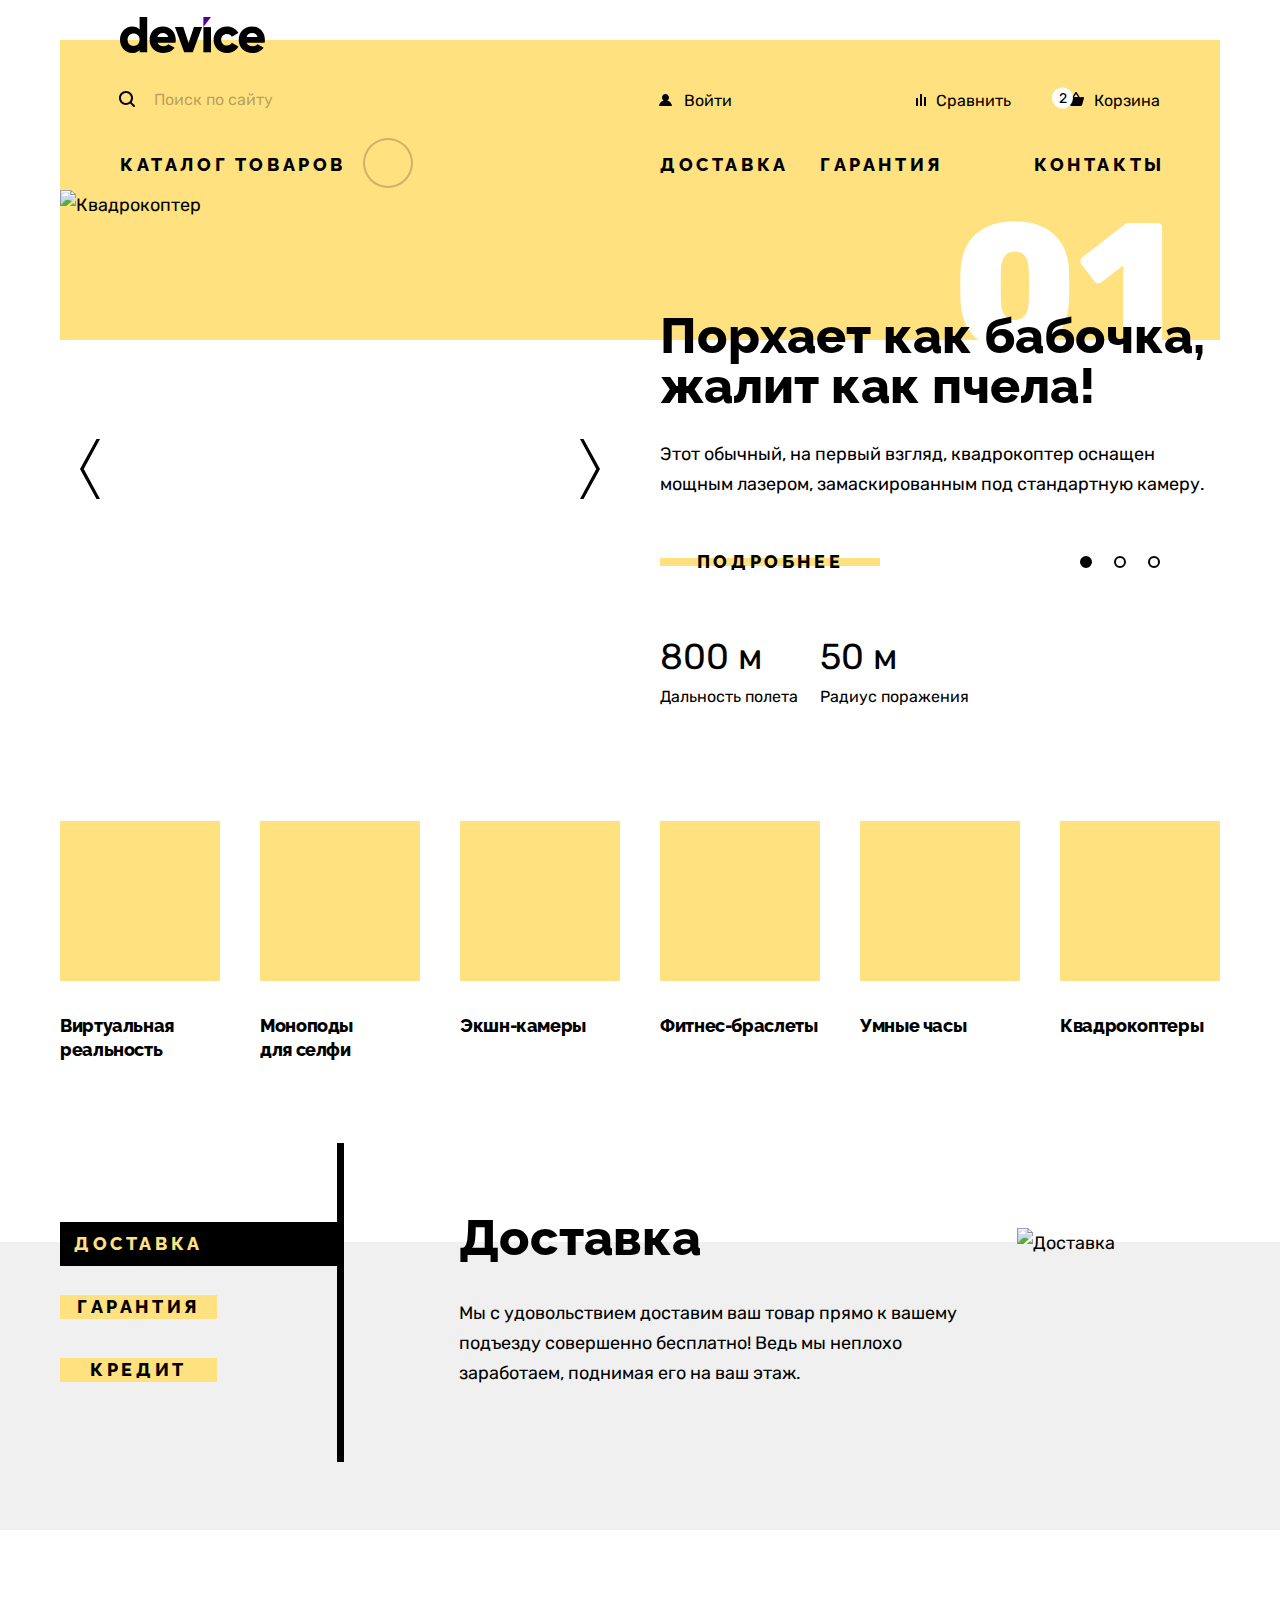
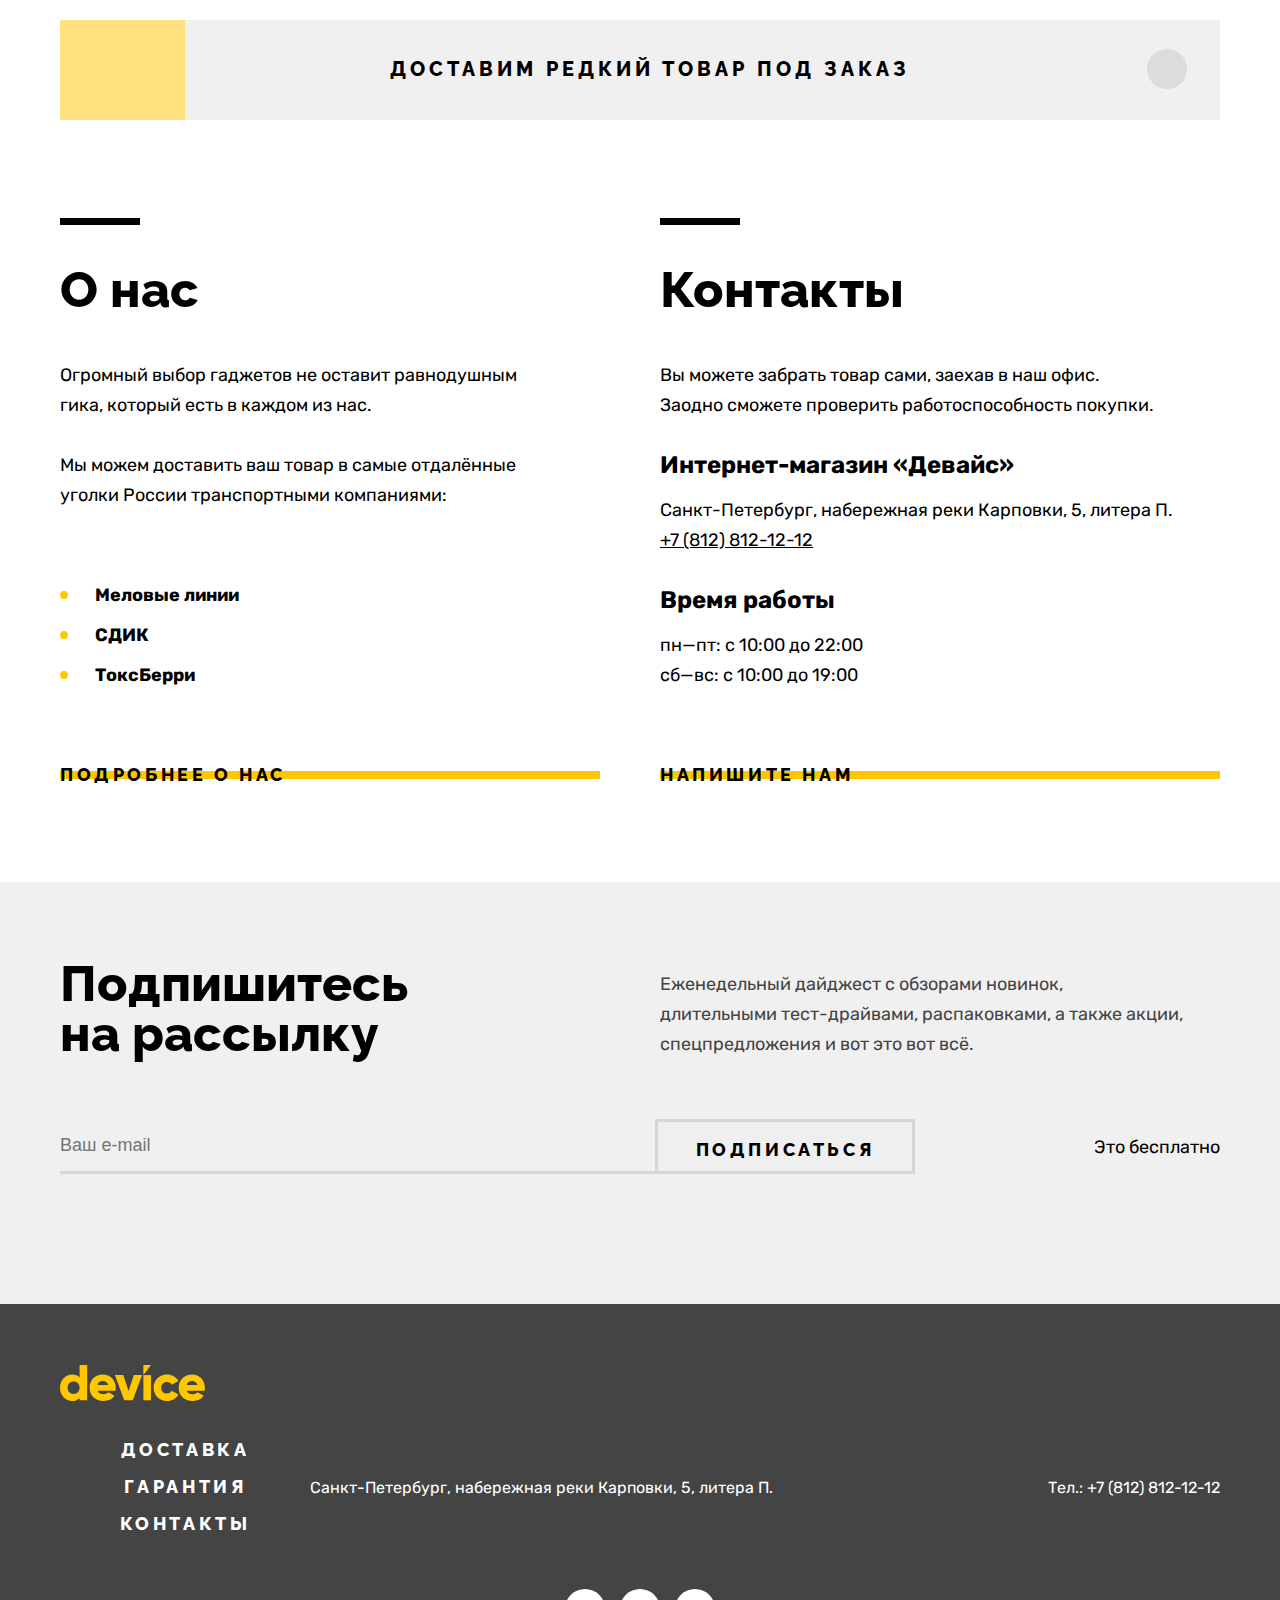
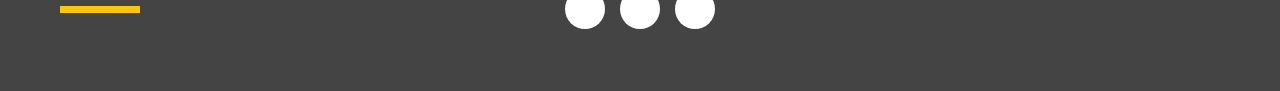
==== commit 078d406b: "Сделал выпадающее меню каталога через details/summary" ====
--- a/index.html
+++ b/index.html
@@ -8,7 +8,6 @@
 </head>
 
 <body>
-
 <header class="page-header page-header_main-page">
   <img class="page-header__logo" src="img/logo-device.svg" alt="Логотип Device" width="145" height="36">
   <nav class="page-header__navigation">
@@ -59,7 +58,20 @@
     <ul class="navigation__list navigation-main">
       <li class="navigation-main__catalog-item">
         <a class="navigation-main__catalog-link" href="catalog.html">Каталог товаров</a>
-        <button class="navigation-main__plus-button" type="button" tabindex="-1"></button>
+        <details class="navigation-main__catalog-details">
+          <summary class="navigation-main__plus-button">
+            <!--            <button class="navigation-main__plus-button" type="button" tabindex="-1"></button>-->
+          </summary>
+          <ul class="navigation-main__summary-list">
+            <li class="navigation-main__summary-item"><a class="summary-link" href="#">Виртуальная реальность</a></li>
+            <li class="navigation-main__summary-item"><a class="summary-link" href="#">Фитнес-браслеты</a></li>
+            <li class="navigation-main__summary-item"><a class="summary-link" href="#">Квадрокоптеры</a></li>
+            <li class="navigation-main__summary-item"><a class="summary-link" href="#">Моноподы для cелфи</a></li>
+            <li class="navigation-main__summary-item item-double-row"><a class="summary-link" href="#">Умные часы</a>
+            </li>
+            <li class="navigation-main__summary-item"><a class="summary-link" href="#">Экшн-камеры</a></li>
+          </ul>
+        </details>
       </li>
       <li class="navigation-main__delivery-item">
         <a class="navigation-main__link" href="#">Доставка</a>
@@ -266,7 +278,6 @@
       <p class="subscribe__text">Это бесплатно</p>
     </div>
   </section>
-
 </main>
 
 <footer class="page-footer">
--- a/css/styles.css
+++ b/css/styles.css
@@ -21,10 +21,10 @@
   font-style: normal;
   font-weight: 800;
   src: url("../fonts/rubik/rubik-800.woff2") format("woff2");
+}
+
+@font-face {
   font-display: swap;
-}
-
-@font-face {
   font-family: "Raleway";
   font-style: normal;
   font-weight: 800;
@@ -114,7 +114,7 @@
 
 .page-header {
   position: relative;
-  z-index: 0;
+  z-index: 3;
   margin: 40px auto 0 auto;
   padding: 40px 40px 38px 40px;
   width: 1160px;
@@ -125,8 +125,8 @@
 }
 
 .page-header_main-page {
-  height: 300px;
-  padding-bottom: 152px;
+  height: 150px;
+  /*padding-bottom: 152px;*/
 }
 
 .page-header__logo {
@@ -405,12 +405,20 @@
 .navigation-main__catalog-link, .navigation-main__link {
   position: relative;
   display: inline-block;
-  padding: 14px 20px 15px 20px;
   text-decoration: none;
   color: #000000;
   text-transform: uppercase;
   border: 2px solid transparent;
 }
+
+.navigation-main__catalog-link {
+  padding: 14px 15px 15px 18px;
+}
+
+.navigation-main__link {
+  padding: 14px 20px 15px 20px;
+}
+
 
 .navigation-main__catalog-link:focus, .navigation-main__link:focus {
   border: 2px solid #af4fff;
@@ -438,6 +446,77 @@
 .navigation-main__plus-button:active {
   background: url(../img/nav-minus-action.svg) #ffe17f 50% 50% no-repeat;
   border: 2px solid rgba(0, 0, 0, 0.2);
+}
+
+details[open] .navigation-main__plus-button::after {
+  content: "";
+  background: url(../img/nav-minus-hover.svg) #ffe17f 50% 50% no-repeat;
+  width: 50px;
+  height: 50px;
+  top: 0;
+  left: 0;
+  border: 2px solid #000000;
+  border-radius: 50%;
+  box-sizing: border-box;
+  cursor: pointer;
+  outline: none;
+  position: absolute;
+}
+
+.navigation-main__catalog-details {
+  position: relative;
+}
+
+.navigation-main__summary-list {
+  z-index: 3;
+  padding: 26px 0 0 45px;
+  position: absolute;
+  display: grid;
+  grid-template-columns: 240px 200px auto;
+  grid-template-rows: 36px 36px;
+  background-color: #ffe17f;
+  width: 1160px;
+  height: 178px;
+  left: -303px;
+  box-sizing: border-box;
+}
+
+
+.navigation-main__summary-item {
+  font-family: "Rubik", sans-serif;
+  font-style: normal;
+  font-weight: normal;
+  letter-spacing: normal;
+  font-size: 16px;
+  line-height: 18px;
+}
+
+.item-double-row {
+  grid-column: span 2;
+}
+
+.summary-link {
+  display: inline-block;
+  color: #000000;
+  text-decoration: none;
+  border: 2px solid transparent;
+  height: 27px;
+  padding: 2px 13px 0 13px;
+  box-sizing: border-box;
+}
+
+.summary-link:focus {
+  outline: none;
+  border: 2px solid #af4fff;
+  border-radius: 25px;
+}
+
+.summary-link:hover {
+  opacity: 0.6;
+}
+
+.summary-link:active {
+  opacity: 0.3;
 }
 
 .navigation-main__link:active {
@@ -464,7 +543,6 @@
   background-color: rgba(0, 0, 0, 0.3);
 }
 
-
 /* свойства секции "main" */
 
 .page-main {
@@ -485,11 +563,18 @@
 
 .slider {
   position: relative;
-  z-index: 1;
   display: flex;
   justify-content: space-between;
   margin-bottom: 70px;
-  margin-top: -150px;
+  margin-top: 0;
+}
+
+.slider:before {
+  content: "";
+  position: absolute;
+  width: 100%;
+  height: 150px;
+  background-color: #ffe17f;
 }
 
 .slider__img-section {
@@ -543,6 +628,8 @@
 }
 
 .slider__number {
+  position: relative;
+  z-index: 1;
   margin: 0 47px 0 0;
   text-align: end;
   font-weight: 800;
@@ -552,6 +639,8 @@
 }
 
 .slider__slogan {
+  position: relative;
+  z-index: 2;
   margin: -44px 0 28px 0;
   font-family: "Raleway", sans-serif;
   font-size: 50px;
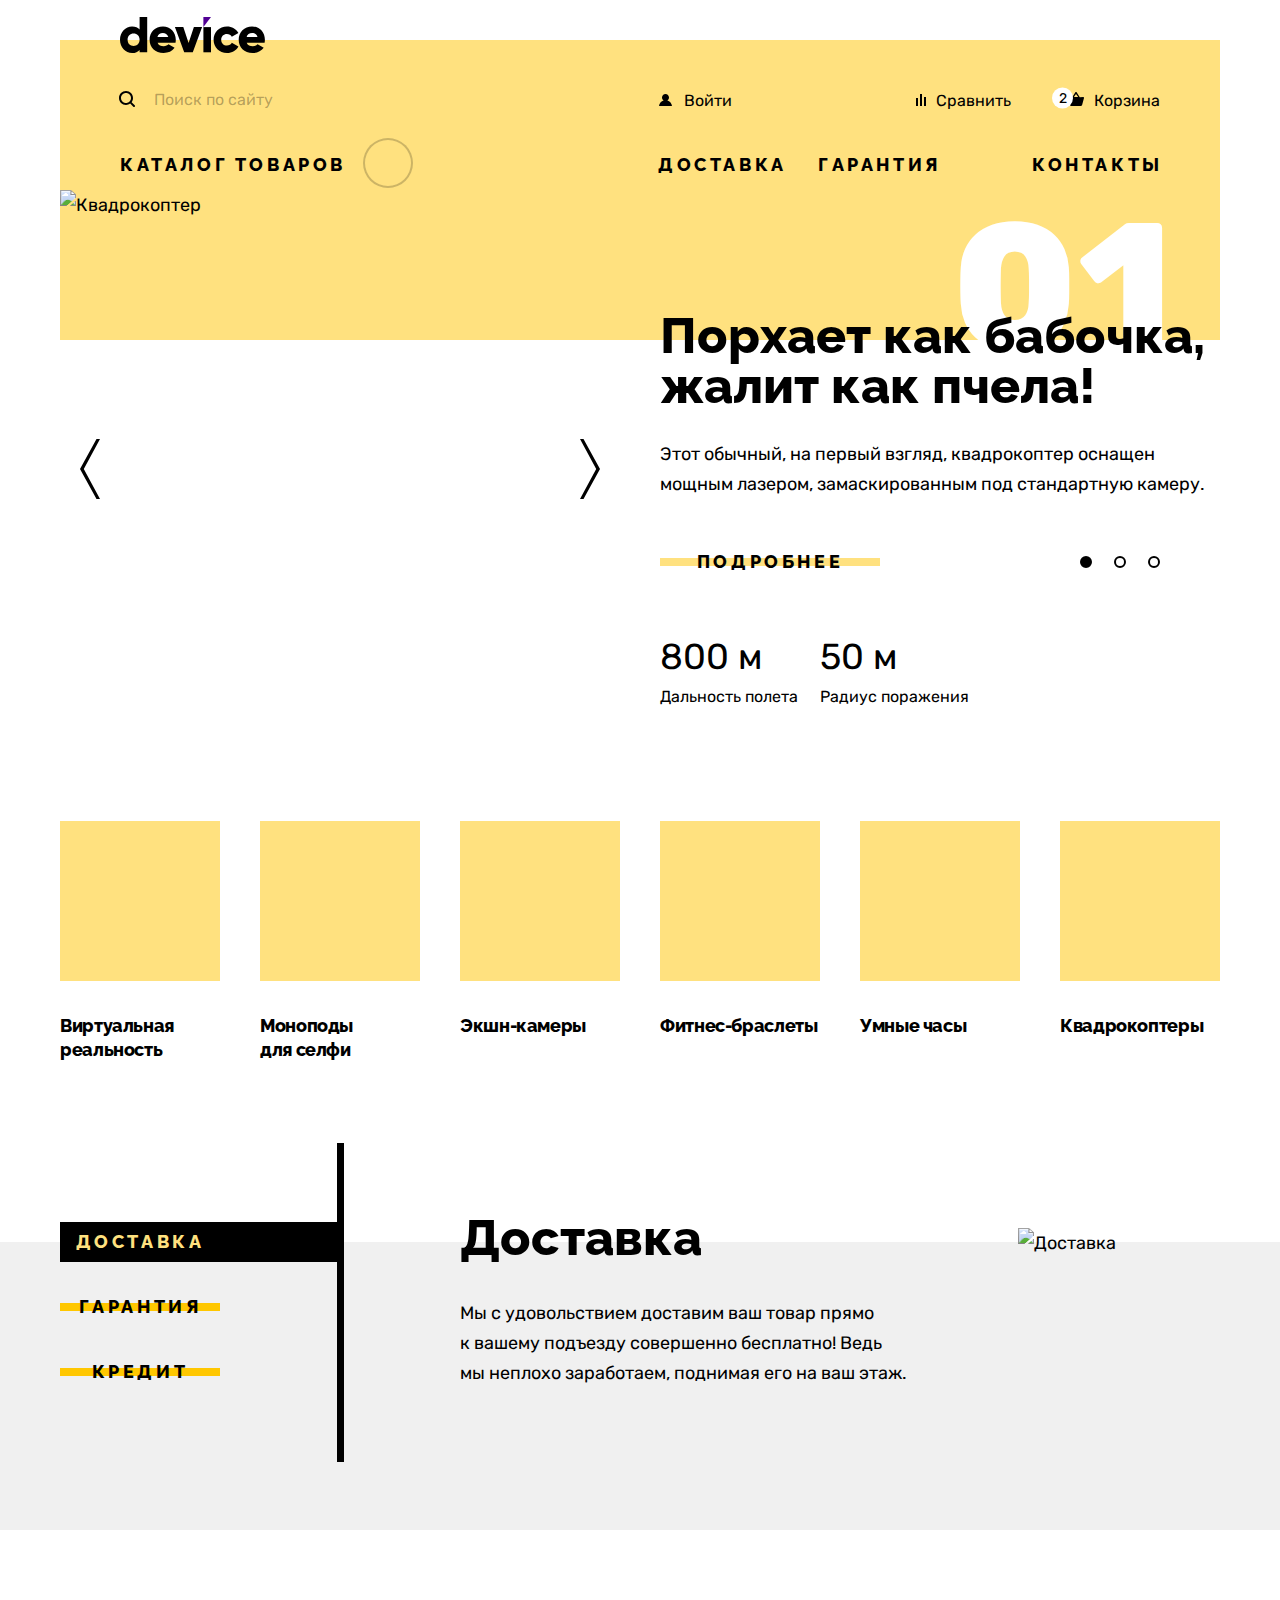
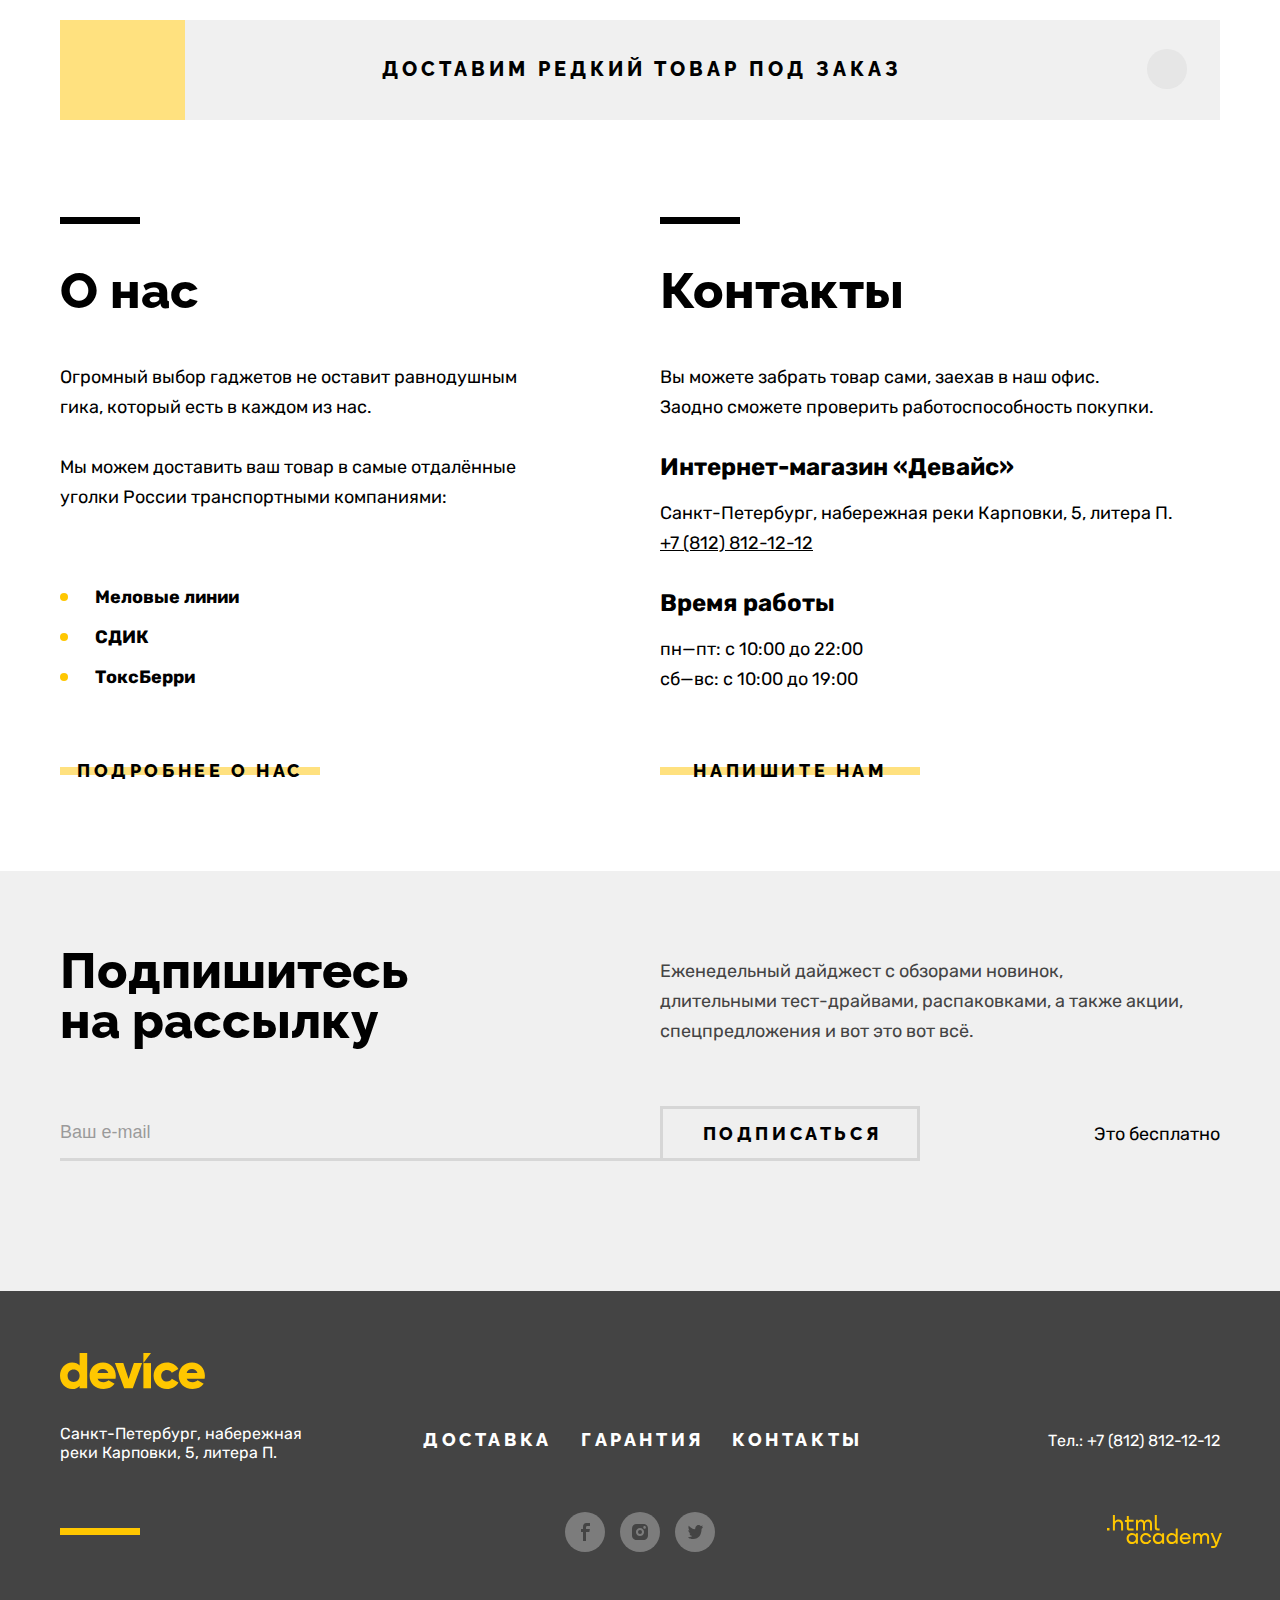
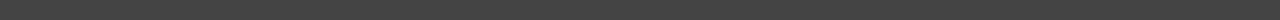
==== commit 1be52909: "Закончил оформление элементов главной страницы" ====
--- a/index.html
+++ b/index.html
@@ -2,331 +2,354 @@
 <html lang="ru">
 
 <head>
-  <meta charset="utf-8">
-  <title>HTML Academy: Де вайс</title>
-  <link rel="stylesheet" href="css/styles.css">
+    <meta charset="utf-8">
+    <title>HTML Academy: Де вайс</title>
+    <link rel="stylesheet" href="css/styles.css">
 </head>
 
 <body>
 <header class="page-header page-header_main-page">
-  <img class="page-header__logo" src="img/logo-device.svg" alt="Логотип Device" width="145" height="36">
-  <nav class="page-header__navigation">
-    <ul class="navigation__list navigation-user">
-      <li class="navigation-user__search-item">
-        <form class="navigation-user__form" method="GET" action="https://echo.htmlacademy.ru/">
-          <button class="navigation-user__button-search" type="submit">
-            <span class="visually-hidden">Поиск</span>
-          </button>
-          <span class="visually-hidden">Поиск</span>
-          <input class="navigation-user__input" type="text" name="search" placeholder="Поиск по сайту">
-          <button class="navigation-user__button-find">
-            Найти
-            <span class="visually-hidden">Найти</span>
-          </button>
-        </form>
-
-      </li>
-      <li class="navigation-user__login-item">
-        <a class="navigation-user__link navigation-user__login-link" href="#">
-          <svg class="login-icon" aria-hidden="true" focusable="false" width="13" height="12"
-               xmlns="http://www.w3.org/2000/svg">
-            <path
-              d="M0 12h13c-.2-2.6-2.1-4.8-4.7-5.5 1-.6 1.7-1.7 1.7-3C10 1.6 8.4 0 6.5 0S3 1.6 3 3.5c0 1.3.7 2.4 1.7 3C2.1 7.2.2 9.4 0 12Z"/>
-          </svg>
-          Войти</a>
-      </li>
-      <li class="navigation-user__compare-item">
-        <a class="navigation-user__link navigation-user__compare-link" href="#">
-          <svg class="compare-icon" aria-hidden="true" focusable="false" width="10" height="12"
-               xmlns="http://www.w3.org/2000/svg">
-            <path d="M6 0H4v12h2V0ZM2 4H0v8h2V4ZM10 3H8v9h2V3Z"/>
-          </svg>
-          Сравнить
-        </a>
-      </li>
-      <li class="navigation-user__cart-item">
-        <a class="navigation-user__link navigation-user__cart-link" href="#">
-          <svg class="cart-icon" aria-hidden="true" focusable="false" width="16" height="14"
-               xmlns="http://www.w3.org/2000/svg">
-            <path
-              d="m15.3 5-3.5.2L8.6.3C8.5.1 8.2 0 8 0c-.2 0-.5.1-.6.3L4.2 5.2H.7c-.4 0-.7.3-.7.7v.2l1.9 6.8c.2.7.7 1.1 1.4 1.1h9.4c.7 0 1.2-.4 1.4-1.1L16 6v-.2c0-.4-.3-.8-.7-.8ZM8 1.9l2.2 3.2H5.9L8 1.9Z"/>
-          </svg>
-          Корзина</a>
-      </li>
-    </ul>
-
-    <ul class="navigation__list navigation-main">
-      <li class="navigation-main__catalog-item">
-        <a class="navigation-main__catalog-link" href="catalog.html">Каталог товаров</a>
-        <details class="navigation-main__catalog-details">
-          <summary class="navigation-main__plus-button">
-            <!--            <button class="navigation-main__plus-button" type="button" tabindex="-1"></button>-->
-          </summary>
-          <ul class="navigation-main__summary-list">
-            <li class="navigation-main__summary-item"><a class="summary-link" href="#">Виртуальная реальность</a></li>
-            <li class="navigation-main__summary-item"><a class="summary-link" href="#">Фитнес-браслеты</a></li>
-            <li class="navigation-main__summary-item"><a class="summary-link" href="#">Квадрокоптеры</a></li>
-            <li class="navigation-main__summary-item"><a class="summary-link" href="#">Моноподы для cелфи</a></li>
-            <li class="navigation-main__summary-item item-double-row"><a class="summary-link" href="#">Умные часы</a>
-            </li>
-            <li class="navigation-main__summary-item"><a class="summary-link" href="#">Экшн-камеры</a></li>
-          </ul>
-        </details>
-      </li>
-      <li class="navigation-main__delivery-item">
-        <a class="navigation-main__link" href="#">Доставка</a>
-      </li>
-      <li class="navigation-main__warranty-item">
-        <a class="navigation-main__link" href="#">Гарантия</a>
-      </li>
-      <li class="navigation-main__contacts-item">
-        <a class="navigation-main__link" href="#">Контакты</a>
-      </li>
-    </ul>
-  </nav>
+    <img class="page-header__logo" src="img/logo-device.svg" alt="Логотип Device" width="145" height="36">
+    <nav class="page-header__navigation">
+        <ul class="navigation__list navigation-user">
+            <li class="navigation-user__search-item">
+                <form class="navigation-user__form" method="GET" action="https://echo.htmlacademy.ru/">
+                    <button class="navigation-user__button-search" type="submit">
+                        <span class="visually-hidden">Поиск</span>
+                    </button>
+                    <span class="visually-hidden">Поиск</span>
+                    <input class="navigation-user__input" type="text" name="search" placeholder="Поиск по сайту">
+                    <button class="navigation-user__button-find">
+                        Найти
+                        <span class="visually-hidden">Найти</span>
+                    </button>
+                </form>
+            
+            </li>
+            <li class="navigation-user__login-item">
+                <a class="navigation-user__link navigation-user__login-link" href="#">
+                    <svg class="login-icon" aria-hidden="true" focusable="false" width="13" height="12"
+                         xmlns="http://www.w3.org/2000/svg">
+                        <path
+                                d="M0 12h13c-.2-2.6-2.1-4.8-4.7-5.5 1-.6 1.7-1.7 1.7-3C10 1.6 8.4 0 6.5 0S3 1.6 3 3.5c0 1.3.7 2.4 1.7 3C2.1 7.2.2 9.4 0 12Z"/>
+                    </svg>
+                    Войти</a>
+            </li>
+            <li class="navigation-user__compare-item">
+                <a class="navigation-user__link navigation-user__compare-link" href="#">
+                    <svg class="compare-icon" aria-hidden="true" focusable="false" width="10" height="12"
+                         xmlns="http://www.w3.org/2000/svg">
+                        <path d="M6 0H4v12h2V0ZM2 4H0v8h2V4ZM10 3H8v9h2V3Z"/>
+                    </svg>
+                    Сравнить
+                </a>
+            </li>
+            <li class="navigation-user__cart-item">
+                <a class="navigation-user__link navigation-user__cart-link" href="#">
+                    <svg class="cart-icon" aria-hidden="true" focusable="false" width="16" height="14"
+                         xmlns="http://www.w3.org/2000/svg">
+                        <path
+                                d="m15.3 5-3.5.2L8.6.3C8.5.1 8.2 0 8 0c-.2 0-.5.1-.6.3L4.2 5.2H.7c-.4 0-.7.3-.7.7v.2l1.9 6.8c.2.7.7 1.1 1.4 1.1h9.4c.7 0 1.2-.4 1.4-1.1L16 6v-.2c0-.4-.3-.8-.7-.8ZM8 1.9l2.2 3.2H5.9L8 1.9Z"/>
+                    </svg>
+                    Корзина</a>
+            </li>
+        </ul>
+        
+        <ul class="navigation__list navigation-main">
+            <li class="navigation-main__catalog-item">
+                <a class="navigation-main__catalog-link" href="catalog.html">Каталог товаров</a>
+                <details class="navigation-main__catalog-details">
+                    <summary class="navigation-main__plus-button">
+                        <!--            <button class="navigation-main__plus-button" type="button" tabindex="-1"></button>-->
+                    </summary>
+                    <ul class="navigation-main__summary-list">
+                        <li class="navigation-main__summary-item"><a class="summary-link" href="#">Виртуальная
+                            реальность</a></li>
+                        <li class="navigation-main__summary-item"><a class="summary-link" href="#">Фитнес-браслеты</a>
+                        </li>
+                        <li class="navigation-main__summary-item"><a class="summary-link" href="#">Квадрокоптеры</a>
+                        </li>
+                        <li class="navigation-main__summary-item"><a class="summary-link" href="#">Моноподы для
+                            cелфи</a></li>
+                        <li class="navigation-main__summary-item item-double-row"><a class="summary-link" href="#">Умные
+                            часы</a>
+                        </li>
+                        <li class="navigation-main__summary-item"><a class="summary-link" href="#">Экшн-камеры</a></li>
+                    </ul>
+                </details>
+            </li>
+            <li class="navigation-main__delivery-item">
+                <a class="navigation-main__link" href="#">Доставка</a>
+            </li>
+            <li class="navigation-main__warranty-item">
+                <a class="navigation-main__link" href="#">Гарантия</a>
+            </li>
+            <li class="navigation-main__contacts-item">
+                <a class="navigation-main__link" href="#">Контакты</a>
+            </li>
+        </ul>
+    </nav>
 </header>
 
 <main class="page-main main-container">
-  <h1 class="visually-hidden">Интернет-магазин «Девайс»</h1>
-  <div class="page-container">
-    <section class="slider">
-      <h2 class="visually-hidden">Слайд квадрокоптер</h2>
-      <div class="slider__img-section">
-        <button class="slider__button-prev" type="button">
-          <svg class="button-prev-icon" aria-hidden="true" focusable="false" width="20" height="60"
-               xmlns="http://www.w3.org/2000/svg">
-            <path d="M20 60h-3.5L0 30 16.5 0H20L3.8 30 20 60Z"/>
-          </svg>
-          <span class="visually-hidden">Предыдущий товар</span>
-        </button>
-        <img class="slider__image" src="/img/slider-image-1.png" alt="Квадрокоптер" width="560" height="560">
-        <button class="slider__button-next" type="button">
-          <svg class="button-next-icon" aria-hidden="true" focusable="false" width="20" height="60"
-               xmlns="http://www.w3.org/2000/svg">
-            <path d="M0 60h3.5L20 30 3.5 0H0l16.2 30L0 60Z"/>
-          </svg>
-          <span class="visually-hidden">Следующий товар</span>
-        </button>
-      </div>
-      <div class="slider__info-section">
-        <p class="slider__number">01</p>
-        <p class="slider__slogan">Порхает как бабочка,<br>
-          жалит как пчела!</p>
-        <p class="slider__description">Этот обычный, на первый взгляд, квадрокоптер оснащен мощным лазером,
-          замаскированным под стандартную камеру.
-        </p>
-        <div class="paganation-wrapper">
-          <a href="#" class="button slider__link">подробнее</a>
-          <ol class="slider__pagination">
-            <li class="slider__pagination-item">
-              <button class="slider__pagination-button slider__pagination-button_current" type="button">
-                <span class="visually-hidden">слайд 1</span>
-              </button>
-            </li>
-            <li class="slider__pagination-item">
-              <button class="slider__pagination-button" type="button">
-                <span class="visually-hidden">слайд 2</span>
-              </button>
-            </li>
-            <li class="slider__pagination-item">
-              <button class="slider__pagination-button" type="button">
-                <span class="visually-hidden">слайд 3</span>
-              </button>
-            </li>
-          </ol>
+    <h1 class="visually-hidden">Интернет-магазин «Девайс»</h1>
+    <div class="page-container">
+        <section class="slider">
+            <h2 class="visually-hidden">Слайд квадрокоптер</h2>
+            <div class="slider__img-section">
+                <button class="slider__button-prev" type="button">
+                    <svg class="button-prev-icon" aria-hidden="true" focusable="false" width="20" height="60"
+                         xmlns="http://www.w3.org/2000/svg">
+                        <path d="M20 60h-3.5L0 30 16.5 0H20L3.8 30 20 60Z"/>
+                    </svg>
+                    <span class="visually-hidden">Предыдущий товар</span>
+                </button>
+                <img class="slider__image" src="img/slider-image-1.png" alt="Квадрокоптер" width="560" height="560">
+                <button class="slider__button-next" type="button">
+                    <svg class="button-next-icon" aria-hidden="true" focusable="false" width="20" height="60"
+                         xmlns="http://www.w3.org/2000/svg">
+                        <path d="M0 60h3.5L20 30 3.5 0H0l16.2 30L0 60Z"/>
+                    </svg>
+                    <span class="visually-hidden">Следующий товар</span>
+                </button>
+            </div>
+            <div class="slider__info-section">
+                <p class="slider__number">01</p>
+                <p class="slider__slogan">Порхает как бабочка,<br>
+                    жалит как пчела!</p>
+                <p class="slider__description">Этот обычный, на первый взгляд, квадрокоптер оснащен мощным лазером,
+                    замаскированным под стандартную камеру.
+                </p>
+                <div class="paganation-wrapper">
+                    <a href="#" class="button slider__link">подробнее</a>
+                    <ol class="slider__pagination">
+                        <li class="slider__pagination-item">
+                            <button class="slider__pagination-button slider__pagination-button_current" type="button">
+                                <span class="visually-hidden">слайд 1</span>
+                            </button>
+                        </li>
+                        <li class="slider__pagination-item">
+                            <button class="slider__pagination-button" type="button">
+                                <span class="visually-hidden">слайд 2</span>
+                            </button>
+                        </li>
+                        <li class="slider__pagination-item">
+                            <button class="slider__pagination-button" type="button">
+                                <span class="visually-hidden">слайд 3</span>
+                            </button>
+                        </li>
+                    </ol>
+                </div>
+                <dl class="slider__specification">
+                    <dd class="specification__definition">800 м</dd>
+                    <dd class="specification__definition">50 м</dd>
+                    <dt class="specification__term">Дальность полета</dt>
+                    <dt class="specification__term">Радиус поражения</dt>
+                </dl>
+            </div>
+        </section>
+        <section class="category">
+            <h2 class="visually-hidden">Категории товаров</h2>
+            <ul class="category__list">
+                <li class="category__item">
+                    <a class="category__link" href="#">
+                        <div class="category__image category__image-1"></div>
+                        <p class="category__content">Виртуальная<br>реальность</p>
+                    </a>
+                </li>
+                <li class="category__item">
+                    <a class="category__link" href="#">
+                        <div class="category__image category__image-2"></div>
+                        <p class="category__content">Моноподы<br>для селфи</p>
+                    </a>
+                </li>
+                <li class="category__item">
+                    <a class="category__link" href="#">
+                        <div class="category__image category__image-3"></div>
+                        <p class="category__content">Экшн-камеры</p>
+                    </a>
+                </li>
+                <li class="category__item">
+                    <a class="category__link" href="#">
+                        <div class="category__image category__image-4"></div>
+                        <p class="category__content">Фитнес-браслеты</p>
+                    </a>
+                </li>
+                <li class="category__item">
+                    <a class="category__link" href="#">
+                        <div class="category__image category__image-5"></div>
+                        <p class="category__content">Умные часы</p>
+                    </a>
+                </li>
+                <li class="category__item">
+                    <a class="category__link" href="#">
+                        <div class="category__image category__image-6"></div>
+                        <p class="category__content">Квадрокоптеры</p>
+                    </a>
+                </li>
+            </ul>
+        </section>
+    </div>
+    <section class="service">
+        <div class="page-container service-wrapper">
+            <h2 class="visually-hidden">Сервисы</h2>
+            <input class="visually-hidden" type="radio" name="service__tabs" id="delivery" checked>
+            <input class="visually-hidden" type="radio" name="service__tabs" id="warranty">
+            <input class="visually-hidden" type="radio" name="service__tabs" id="credit">
+            <div class="service__tabs">
+                <label for="delivery" class="tab-label delivery_tab" tabindex="0">Доставка</label>
+                <label for="warranty" class="tab-label warranty_tab" tabindex="0">Гарантия</label>
+                <label for="credit" class="tab-label credit_tab" tabindex="0">Кредит</label>
+            </div>
+            <div class="service__panels">
+                <div class="tab-block tab-block-delivery">
+                    <p class="tab-description">Доставка </p>
+                    <p class="tab-content">Мы с удовольствием доставим ваш товар прямо<br>
+                        к вашему подъезду совершенно бесплатно! Ведь<br>
+                        мы неплохо заработаем, поднимая его на ваш этаж.</p>
+                    <img class="tab-image" src="img/services-delivery-logo.svg" alt="Доставка" width="136" height="164">
+                </div>
+                <div class="tab-block tab-block-warranty">
+                    <p class="tab-description">Гарантия </p>
+                    <p class="tab-content">Если из-за возгорания купленного у нас товара у вас сгорит дом — не
+                        переживайте, мы
+                        выдадим вам новый. Товар, не дом, конечно же.</p>
+                    <img class="tab-image" src="img/services-warranty-logo.svg" alt="Гарантия" width="171" height="195">
+                </div>
+                <div class="tab-block tab-block-credit">
+                    <p class="tab-description">Кредит</p>
+                    <p class="tab-content">Залезть в долговую яму стало проще! Кредитные консультанты подберут для вас
+                        наиболее выгодные условия кредита. Выгодные для банка, разумеется.</p>
+                    <img class="tab-image" src="img/services-credit-logo.svg" alt="Кредит" width="156" height="188">
+                </div>
+            </div>
         </div>
-        <dl class="slider__specification">
-          <dd class="specification__definition">800 м</dd>
-          <dd class="specification__definition">50 м</dd>
-          <dt class="specification__term">Дальность полета</dt>
-          <dt class="specification__term">Радиус поражения</dt>
-        </dl>
-      </div>
     </section>
-    <section class="category">
-      <h2 class="visually-hidden">Категории товаров</h2>
-      <ul class="category__list">
-        <li class="category__item">
-          <a class="category__link" href="#">
-            <div class="category__image category__image-1"></div>
-            <p class="category__content">Виртуальная<br>реальность</p>
-          </a>
-        </li>
-        <li class="category__item">
-          <a class="category__link" href="#">
-            <div class="category__image category__image-2"></div>
-            <p class="category__content">Моноподы<br>для селфи</p>
-          </a>
-        </li>
-        <li class="category__item">
-          <a class="category__link" href="#">
-            <div class="category__image category__image-3"></div>
-            <p class="category__content">Экшн-камеры</p>
-          </a>
-        </li>
-        <li class="category__item">
-          <a class="category__link" href="#">
-            <div class="category__image category__image-4"></div>
-            <p class="category__content">Фитнес-браслеты</p>
-          </a>
-        </li>
-        <li class="category__item">
-          <a class="category__link" href="#">
-            <div class="category__image category__image-5"></div>
-            <p class="category__content">Умные часы</p>
-          </a>
-        </li>
-        <li class="category__item">
-          <a class="category__link" href="#">
-            <div class="category__image category__image-6"></div>
-            <p class="category__content">Квадрокоптеры</p>
-          </a>
-        </li>
-      </ul>
+    
+    <div class="page-container">
+        <section class="about">
+            <div class="about__delivery" tabindex="0">
+                <h2 class="visually-hidden">Доставка</h2>
+                <div class="delivery__image">
+                </div>
+                <p class="delivery__content">Доставим редкий товар под заказ</p>
+                <button class="delivery__button" type="button">
+                    <span class="visually-hidden">Информация о доставке</span>
+                </button>
+            </div>
+            <div class="about__wrapper">
+                <div class="about__info">
+                    <h2 class="info__title">О нас</h2>
+                    <p class="info__content">Огромный выбор гаджетов не оставит равнодушным<br>гика, который есть в
+                        каждом из нас.
+                    </p>
+                    <p class="info__content">Мы можем доставить ваш товар в самые отдалённые<br>уголки России
+                        транспортными компаниями:
+                    </p>
+                    <ul class="info__list">
+                        <li class="info__list-item">Меловые линии</li>
+                        <li class="info__list-item">СДИК</li>
+                        <li class="info__list-item">ТоксБерри</li>
+                    </ul>
+                    <a href="#" class="button info__link">Подробнее о нас</a>
+                </div>
+                <div class="about__contact">
+                    <h2 class="contact__title">Контакты</h2>
+                    <p class="contact__content">Вы можете забрать товар сами, заехав в наш офис.<br>Заодно сможете
+                        проверить работоспособность покупки. </p>
+                    <h3 class="contact__subtitle">Интернет-магазин «Девайс»</h3>
+                    <address class="contacts__address">
+                        <p class="contact__content-address">Санкт-Петербург, набережная реки Карповки, 5, литера П.</p>
+                        <a class="contact__content-tel" href="tel:+78128121212">+7 (812) 812-12-12</a>
+                    </address>
+                    <h3 class="contact__subtitle">Время работы</h3>
+                    <p class="contact__content">пн—пт: с 10:00 до 22:00<br>сб—вс: с 10:00 до 19:00</p>
+                    <a href="#" class="button info__link">Напишите нам</a>
+                </div>
+            </div>
+        </section>
+    
+    </div>
+    <section class="subscribe">
+        <div class="page-container subscribe__wrapper">
+            <h2 class="visually-hidden">Подписка на рассылку</h2>
+            <p class="subscribe__slogan">Подпишитесь<br>на рассылку</p>
+            <p class="subscribe__content">Еженедельный дайджест с обзорами новинок,<br>
+                длительными тест-драйвами, распаковками, а также акции, спецпредложения и вот это вот всё.</p>
+            <form class="subscribe__form" method="GET" action="https://echo.htmlacademy.ru/">
+                <input class="subscribe__input" type="text" name="subscribe" placeholder="Ваш e-mail">
+                <button class="subscribe__button" type="submit">Подписаться</button>
+            </form>
+            <p class="subscribe__text">Это бесплатно</p>
+        </div>
     </section>
-  </div>
-  <section class="service">
-    <div class="page-container service-wrapper">
-      <h2 class="visually-hidden">Сервисы</h2>
-      <input class="visually-hidden" type="radio" name="service__tabs" id="delivery" checked>
-      <input class="visually-hidden" type="radio" name="service__tabs" id="warranty">
-      <input class="visually-hidden" type="radio" name="service__tabs" id="credit">
-      <div class="service__tabs">
-        <label for="delivery" class="tab-label delivery_tab">Доставка</label>
-        <label for="warranty" class="tab-label warranty_tab">Гарантия</label>
-        <label for="credit" class="tab-label credit_tab">Кредит</label>
-      </div>
-      <div class="service__panels">
-        <div class="tab-block tab-block-delivery">
-          <p class="tab-description">Доставка </p>
-          <p class="tab-content">Мы с удовольствием доставим ваш товар прямо
-            к вашему подъезду совершенно бесплатно! Ведь
-            мы неплохо заработаем, поднимая его на ваш этаж.</p>
-          <img class="tab-image" src="img/services-delivery-logo.svg" alt="Доставка" width="136" height="164">
+</main>
+
+<footer class="page-footer">
+    <div class="page-container">
+        <img class="page-footer__logo" src="img/logo-device-footer.svg" alt="Логотип Device" width="145" height="36">
+        <div class="page-footer__wrapper">
+            <address class="page-footer__address">
+                <a href="#" class="page-footer__address-text">Санкт-Петербург, набережная реки Карповки, 5, литера
+                    П.</a>
+            </address>
+            <nav class="page-footer__navigation">
+                <ul class="navigation__list-footer">
+                    <li class="navigation-footer__item">
+                        <a class="navigation-footer__link" href="#">Доставка</a>
+                    </li>
+                    <li class="navigation-footer__item">
+                        <a class="navigation-footer__link" href="#">Гарантия</a>
+                    </li>
+                    <li class="navigation-footer__item">
+                        <a class="navigation-footer__link" href="#">Контакты</a>
+                    </li>
+                </ul>
+            </nav>
+            <a class="page-footer__contact" href="tel:+78128121212">Тел.: +7 (812) 812-12-12</a>
+            
+            <div class="page-footer__divider"></div>
+            <ul class="socials__list">
+                <li class="socials__item">
+                    <a class="socials__link" href="https://www.facebook.com/htmlacademy">
+                        <svg class="socials__link-icon" aria-hidden="true" focusable="false" width="9" height="18"
+                             viewBox="0 0 9 18" xmlns="http://www.w3.org/2000/svg">
+                            <path
+                                    d="M6.5 3H9V0H5.6C2.8 0 2 1.7 2 4.2V6H0V9H2V18H5V9H8.3L8.9 6H5V4.5C5 3.7 5.3 3 6.5 3Z"/>
+                        </svg>
+                        <span class="visually-hidden">Facebook</span>
+                    </a>
+                </li>
+                <li class="socials__item">
+                    <a class="socials__link" href="https://www.instagram.com/htmlacademy/">
+                        <svg class="socials__link-icon" aria-hidden="true" focusable="false" width="16" height="16"
+                             xmlns="http://www.w3.org/2000/svg">
+                            <path d="M8 10a2 2 0 1 0 0-4 2 2 0 0 0 0 4Z"/>
+                            <path d="M14.7 1.3c-.9-.9-2-1.3-3.4-1.3H4.7C1.9 0 0 1.9 0 4.7v6.6c0 1.4.4 2.6 1.4 3.4.9.9 2 1.3 3.3 1.3h6.6c1.4 0 2.6-.4 3.4-1.3.8-.9 1.3-2 1.3-3.4V4.7c0-1.4-.4-2.6-1.3-3.4ZM8 12.1c-2.2 0-4.1-1.8-4.1-4.1S5.8 3.9 8 3.9c2.2 0 4.1 1.8 4.1 4.1s-1.9 4.1-4.1 4.1Zm4.6-7.4c-.7 0-1.3-.5-1.3-1.3s.5-1.3 1.3-1.3c.7 0 1.3.6 1.3 1.3 0 .7-.6 1.3-1.3 1.3Z"/>
+                        </svg>
+                        <span class="visually-hidden">Instagram</span>
+                    </a>
+                </li>
+                <li class="socials__item">
+                    <a class="socials__link" href="https://twitter.com/htmlacademy_ru">
+                        <svg class="socials__link-icon" aria-hidden="true" focusable="false" width="15" height="14"
+                             xmlns="http://www.w3.org/2000/svg">
+                            <path d="M9.7.1c1.5-.5 2.6.3 3.2 1.1.5-.2 1.1-.4 1.7-.6 0 .8-.5 1.4-.8 1.6.7.2 1.2-.4 1.2-.4-.1.9-.9 1.7-1.4 1.9-.2 6.3-2.8 10.4-8.9 10.3h-.4C4 14 .6 13.6 0 12.2c2 .2 3.4-.4 4.1-1.1-.8-.3-2.4-.4-2.6-2.8.3.2.5.3 1.1.2C1.5 7.7.3 7 .4 5c.3.3.9.5 1.2.4C1 5.2-.2 2.3.8.8c1.6 1.7 3.3 3.4 6.3 3.5.2-2.1 1-3.5 2.6-4.2Z"/>
+                        </svg>
+                        <span class="visually-hidden">Twitter</span>
+                    </a>
+                </li>
+            </ul>
+            <a class="html-academy__link" href="https://htmlacademy.ru/">
+                <svg class="html-academy__icon" aria-hidden="true" focusable="false" width="115" height="33"
+                     xmlns="http://www.w3.org/2000/svg">
+                    <path d="M0 12.9v2.6h2.5v-2.6H0ZM11.6 4.5c-1.6 0-2.8.7-3.6 1.7h-.1V0h-2v15.5h2v-5.3c0-2.1 1.3-3.6 3.3-3.6 1.8 0 2.9 1.4 2.9 3.2v5.7h2V9.4c.1-3-1.8-4.9-4.5-4.9ZM26.6 4.8h-4.8V1.1h-2v3.8h-1.9v2h1.9v6c0 1.7 1 2.7 2.7 2.7h4.1v-2h-3.7c-.7 0-1.1-.4-1.1-1.1V6.8h4.8v-2ZM41.1 4.6c-1.6 0-2.9.8-3.5 2.1h-.1c-.6-1.2-1.8-2.1-3.4-2.1-1.4 0-2.5.8-3.1 1.8h-.1V4.8H29v10.6h2V10c0-2 1-3.5 2.6-3.5 1.5 0 2.4 1 2.4 2.6v6.3h2V9.8c0-2.4 1.4-3.3 2.6-3.3 1.5 0 2.4 1 2.4 2.6v6.3h2V8.9c.1-2.5-1.4-4.3-3.9-4.3ZM47.8 12.7c0 1.7 1 2.7 2.8 2.7h2v-2h-1.7c-.7 0-1.1-.4-1.1-1.1V0h-2v12.7ZM28.9 19.7c-.9-1.1-2.2-1.8-3.9-1.8-3.1 0-5.4 2.3-5.4 5.6s2.3 5.6 5.4 5.6c1.8 0 3-.8 3.8-1.9h.1v1.6h2V18.2h-2v1.5Zm-3.6 7.4c-2.2 0-3.6-1.6-3.6-3.6s1.4-3.6 3.6-3.6 3.6 1.6 3.6 3.6c0 1.9-1.4 3.6-3.6 3.6ZM44.2 22c-.5-2.4-2.6-4.1-5.4-4.1-3.4 0-5.6 2.5-5.6 5.6 0 3.1 2.2 5.6 5.6 5.6 2.8 0 4.9-1.8 5.4-4.2h-2.1c-.4 1.3-1.7 2.3-3.3 2.3-2.2 0-3.6-1.6-3.6-3.6s1.4-3.6 3.6-3.6c1.6 0 2.8 1 3.3 2.2h2.1V22ZM55.1 19.7c-.9-1.1-2.2-1.8-3.9-1.8-3.1 0-5.4 2.3-5.4 5.6s2.3 5.6 5.4 5.6c1.8 0 3-.8 3.8-1.9h.1v1.6h2V18.2h-2v1.5Zm-3.6 7.4c-2.2 0-3.6-1.6-3.6-3.6s1.4-3.6 3.6-3.6 3.6 1.6 3.6 3.6c0 1.9-1.5 3.6-3.6 3.6ZM68.7 19.8c-.9-1.1-2.2-1.9-3.9-1.9-3.1 0-5.4 2.3-5.4 5.6s2.2 5.6 5.4 5.6c1.7 0 3-.8 3.8-1.8h.1v1.5h2V13.4h-2v6.4Zm-3.6 7.3c-2.2 0-3.6-1.6-3.6-3.6s1.4-3.6 3.6-3.6 3.6 1.6 3.6 3.6c-.1 2-1.5 3.6-3.6 3.6ZM78.3 17.9c-3.3 0-5.5 2.5-5.5 5.6 0 3 2.1 5.6 5.5 5.6 2.5 0 4.5-1.3 5.2-3.6h-2.1c-.5 1-1.6 1.6-3 1.6-1.9 0-3.3-1.3-3.4-2.9h8.8c.2-3.6-2-6.3-5.5-6.3Zm0 1.9c1.7 0 3 1 3.3 2.6h-6.5c.3-1.5 1.5-2.6 3.2-2.6ZM98.2 17.9c-1.6 0-2.9.8-3.6 2h-.1c-.6-1.2-1.8-2-3.4-2-1.4 0-2.5.7-3.1 1.8v-1.5h-1.9v10.6h2v-5.4c0-2 1-3.4 2.6-3.5 1.5 0 2.4 1 2.4 2.6v6.3h2v-5.6c0-2.4 1.4-3.3 2.6-3.3 1.5 0 2.4 1 2.4 2.6v6.3h2v-6.5c.1-2.6-1.4-4.4-3.9-4.4ZM109.4 27l-3.6-8.9h-2.2l4.8 11.6c-.3.9-.7 1.2-1.7 1.2h-2.5v2h2.5c1.8 0 2.8-.8 3.5-2.6l4.7-12.2h-2.1l-3.4 8.9Z"/>
+                </svg>
+                <span class="visually-hidden">HTML Academy</span>
+            
+            </a>
         </div>
-        <div class="tab-block tab-block-warranty">
-          <p class="tab-description">Гарантия </p>
-          <p class="tab-content">Если из-за возгорания купленного у нас товара у вас сгорит дом — не переживайте, мы
-            выдадим вам новый. Товар, не дом, конечно же.</p>
-          <img class="tab-image" src="img/services-warranty-logo.svg" alt="Гарантия" width="171" height="195">
-        </div>
-        <div class="tab-block tab-block-credit">
-          <p class="tab-description">Кредит</p>
-          <p class="tab-content">Залезть в долговую яму стало проще! Кредитные консультанты подберут для вас
-            наиболее
-            выгодные условия кредита. Выгодные для банка, разумеется.</p>
-          <img class="tab-image" src="img/services-credit-logo.svg" alt="Кредит" width="156" height="188">
-        </div>
-      </div>
     </div>
-  </section>
-
-  <div class="page-container">
-    <section class="about">
-      <div class="about__delivery">
-        <h2 class="visually-hidden">Доставка</h2>
-        <div class="delivery__image">
-        </div>
-        <p class="delivery__content">Доставим редкий товар под заказ</p>
-        <button class="delivery__button" type="button">
-          <span class="visually-hidden">Информация о доставке</span>
-        </button>
-      </div>
-      <div class="about__wrapper">
-        <div class="about__info">
-          <h2 class="info__title">О нас</h2>
-          <p class="info__content">Огромный выбор гаджетов не оставит равнодушным<br>гика, который есть в каждом из
-            нас.
-          </p>
-          <p class="info__content">Мы можем доставить ваш товар в самые отдалённые<br>уголки России транспортными
-            компаниями:
-          </p>
-          <ul class="info__list">
-            <li class="info__list-item">Меловые линии</li>
-            <li class="info__list-item">СДИК</li>
-            <li class="info__list-item">ТоксБерри</li>
-          </ul>
-          <a href="#" class="button info__link">Подробнее о нас</a>
-        </div>
-        <div class="about__contact">
-          <h2 class="contact__title">Контакты</h2>
-          <p class="contact__content">Вы можете забрать товар сами, заехав в наш офис.<br>Заодно сможете проверить
-            работоспособность покупки. </p>
-          <h3 class="contact__subtitle">Интернет-магазин «Девайс»</h3>
-          <address class="contacts__address">
-            <p class="contact__content-address">Санкт-Петербург, набережная реки Карповки, 5, литера П.</p>
-            <a class="contact__content" href="tel:+78128121212">+7 (812) 812-12-12</a>
-          </address>
-          <h3 class="contact__subtitle">Время работы</h3>
-          <p class="contact__content">пн—пт: с 10:00 до 22:00<br>сб—вс: с 10:00 до 19:00</p>
-          <a href="#" class="button info__link">Напишите нам</a>
-        </div>
-      </div>
-    </section>
-
-  </div>
-  <section class="subscribe">
-    <div class="page-container subscribe__wrapper">
-      <h2 class="visually-hidden">Подписка на рассылку</h2>
-      <p class="subscribe__slogan">Подпишитесь<br>на рассылку</p>
-      <p class="subscribe__content">Еженедельный дайджест с обзорами новинок,<br>
-        длительными тест-драйвами, распаковками, а также акции, спецпредложения и вот это вот всё.</p>
-      <form class="subscribe__form" method="GET" action="https://echo.htmlacademy.ru/">
-        <input class="subscribe__input" type="text" name="subscribe" placeholder="Ваш e-mail">
-        <button class="subscribe__button" type="submit">Подписаться</button>
-      </form>
-      <p class="subscribe__text">Это бесплатно</p>
-    </div>
-  </section>
-</main>
-
-<footer class="page-footer">
-  <div class="page-container">
-    <img class="page-footer__logo" src="img/logo-device-footer.svg" alt="Логотип Device" width="145" height="36">
-    <div class="page-footer__wrapper">
-      <nav class="page-footer__navigation">
-        <ul class="navigation__list-footer">
-          <li class="navigation-footer__item">
-            <a class="navigation-footer__link" href="#">Доставка</a>
-          </li>
-          <li class="navigation-footer__item">
-            <a class="navigation-footer__link" href="#">Гарантия</a>
-          </li>
-          <li class="navigation-footer__item">
-            <a class="navigation-footer__link" href="#">Контакты</a>
-          </li>
-        </ul>
-      </nav>
-      <address class="page-footer__address">
-        <a href="#" class="page-footer__address-text">Санкт-Петербург, набережная реки Карповки, 5, литера П.</a>
-      </address>
-      <a class="page-footer__contact" href="tel:+78128121212">Тел.: +7 (812) 812-12-12</a>
-
-      <div class="page-footer__divider"></div>
-      <ul class="socials__list">
-        <li class="socials__item">
-          <a class="socials__link socials__link-facebook" href="https://www.facebook.com/htmlacademy">
-            <span class="visually-hidden">Facebook</span>
-          </a>
-        </li>
-        <li class="socials__item">
-          <a class="socials__link socials__link-instagram" href="https://www.instagram.com/htmlacademy/">
-            <span class="visually-hidden">Instagram</span>
-          </a>
-        </li>
-        <li class="socials__item">
-          <a class="socials__link socials__link-twitter" href="https://twitter.com/htmlacademy_ru">
-            <span class="visually-hidden">Twitter</span>
-          </a>
-        </li>
-      </ul>
-      <a class="html-academy__link" href="https://htmlacademy.ru/">
-        <div class="html-academy__image">
-          <span class="visually-hidden">HTML Academy</span>
-        </div>
-      </a>
-    </div>
-  </div>
 </footer>
 </body>
 
--- a/css/styles.css
+++ b/css/styles.css
@@ -29,7 +29,6 @@
   font-style: normal;
   font-weight: 800;
   src: url("../fonts/raleway/raleway-800.woff2") format("woff2");
-  font-display: swap;
 }
 
 /* общие свойства страницы */
@@ -80,11 +79,11 @@
   text-transform: uppercase;
   text-decoration: none;
   background: linear-gradient(
-    180deg,
-    rgba(255, 255, 255, 0) 40%,
-    #ffc700 40%,
-    #ffc700 60%,
-    rgba(255, 255, 255, 0) 60%
+          180deg,
+          rgba(255, 255, 255, 0) 40%,
+          #ffc700 40%,
+          #ffc700 60%,
+          rgba(255, 255, 255, 0) 60%
   );
   letter-spacing: 0.2em;
   border: none;
@@ -93,11 +92,11 @@
 
 .button:focus {
   background: linear-gradient(
-    180deg,
-    rgba(255, 255, 255, 0) 40%,
-    #af4fff 40%,
-    #af4fff 60%,
-    rgba(255, 255, 255, 0) 60%
+          180deg,
+          rgba(255, 255, 255, 0) 40%,
+          #af4fff 40%,
+          #af4fff 60%,
+          rgba(255, 255, 255, 0) 60%
   );
   outline: none;
 }
@@ -402,7 +401,8 @@
   outline: none;
 }
 
-.navigation-main__catalog-link, .navigation-main__link {
+.navigation-main__catalog-link,
+.navigation-main__link {
   position: relative;
   display: inline-block;
   text-decoration: none;
@@ -416,11 +416,11 @@
 }
 
 .navigation-main__link {
-  padding: 14px 20px 15px 20px;
-}
-
-
-.navigation-main__catalog-link:focus, .navigation-main__link:focus {
+  padding: 14px 18px 15px 18px;
+}
+
+.navigation-main__catalog-link:focus,
+.navigation-main__link:focus {
   border: 2px solid #af4fff;
   box-sizing: border-box;
   border-radius: 25px;
@@ -481,7 +481,6 @@
   box-sizing: border-box;
 }
 
-
 .navigation-main__summary-item {
   font-family: "Rubik", sans-serif;
   font-style: normal;
@@ -526,8 +525,8 @@
 .navigation-main__link:hover::before {
   position: absolute;
   content: "";
-  left: 21px;
-  right: 23px;
+  left: 18px;
+  right: 20px;
   bottom: 10px;
   height: 2px;
   background-color: #000000;
@@ -662,11 +661,11 @@
   width: 220px;
   text-align: center;
   background: linear-gradient(
-    180deg,
-    rgba(255, 255, 255, 0) 40%,
-    #ffe17f 40%,
-    #ffe17f 60%,
-    rgba(255, 255, 255, 0) 60%
+          180deg,
+          rgba(255, 255, 255, 0) 40%,
+          #ffe17f 40%,
+          #ffe17f 60%,
+          rgba(255, 255, 255, 0) 60%
   );
 }
 
@@ -700,12 +699,28 @@
   background-color: #ffffff;
   cursor: pointer;
   box-sizing: border-box;
-}
-
-.slider__pagination-button_current {
+  outline: none;
+}
+
+.slider__pagination-button:focus {
+  border-color: #af4fff;
+}
+
+.slider__pagination-button:hover {
+  opacity: 0.6;
+}
+
+.slider__pagination-button:active {
+  opacity: 0.3;
+  border-color: #000000;
+}
+
+.slider__pagination-button_current,
+.slider__pagination-button_current:focus {
   background-color: #000000;
-}
-
+  border-color: #000000;
+  opacity: 1;
+}
 
 .slider__specification {
   display: grid;
@@ -753,6 +768,24 @@
   color: #000000;
 }
 
+.category__link:focus {
+  color: #af4fff;
+  outline: none;
+}
+
+.category__link:focus .category__image {
+  color: #af4fff;
+  outline: #af4fff solid 5px;
+}
+
+.category__link:hover .category__image {
+  background-color: #ffc700;
+}
+
+.category__link:active {
+  color: rgba(0, 0, 0, 0.3);
+}
+
 .category__image {
   width: 160px;
   height: 160px;
@@ -784,6 +817,36 @@
   background: url(../img/cat-quadro-logo.svg) #ffe17f 50% 50% no-repeat;
 }
 
+.category__link:active .category__image-1 {
+  background: url(../img/cat-VR-logo-active.svg) #ffe17f 50% 50% no-repeat;
+  outline: none;
+}
+
+.category__link:active .category__image-2 {
+  background: url(../img/car-monopode-logo-active.svg) #ffe17f 50% 100% no-repeat;
+  outline: none;
+}
+
+.category__link:active .category__image-3 {
+  background: url(../img/cat-actcam-logo-active.svg) #ffe17f 53% 50% no-repeat;
+  outline: none;
+}
+
+.category__link:active .category__image-4 {
+  background: url(../img/cat-fitnessbr-logo-active.svg) #ffe17f 50% 50% no-repeat;
+  outline: none;
+}
+
+.category__link:active .category__image-5 {
+  background: url(../img/cat-smartwatch-logo-active.svg) #ffe17f 50% 50% no-repeat;
+  outline: none;
+}
+
+.category__link:active .category__image-6 {
+  background: url(../img/cat-quadro-logo-active.svg) #ffe17f 50% 50% no-repeat;
+  outline: none;
+}
+
 .category__content {
   font-family: "Raleway", sans-serif;
   font-size: 18px;
@@ -819,16 +882,43 @@
 
 .tab-label {
   display: block;
-  width: 157px;
-  margin: 10px 0 10px 0;
+  height: 40px;
+  width: 160px;
   text-align: center;
   font-family: "Raleway", sans-serif;
   font-size: 18px;
-  line-height: 24px;
-  background-color: #ffe17f;
+  line-height: 40px;
+  background: linear-gradient(
+          180deg,
+          rgba(255, 255, 255, 0) 40%,
+          #ffc700 40%,
+          #ffc700 60%,
+          rgba(255, 255, 255, 0) 60%
+  );
   text-transform: uppercase;
   cursor: pointer;
   letter-spacing: 0.2em;
+  box-sizing: border-box;
+}
+
+.tab-label:focus {
+  background: linear-gradient(
+          180deg,
+          rgba(255, 255, 255, 0) 40%,
+          #af4fff 40%,
+          #af4fff 60%,
+          rgba(255, 255, 255, 0) 60%
+  );
+  outline: none;
+}
+
+.tab-label:hover {
+  height: 40px;
+  background: #ffc700;
+}
+
+.tab-label:active {
+  color: rgba(0, 0, 0, 0.3);
 }
 
 .tab-description {
@@ -845,7 +935,7 @@
 .tab-block {
   display: none;
   height: 319px;
-  padding: 70px 65px 0 115px;
+  padding: 70px 65px 0 116px;
   box-sizing: border-box;
 }
 
@@ -856,8 +946,8 @@
   grid-template-columns: 500px 1fr;
   grid-template-rows: 70px 1fr;
   grid-template-areas:
-		"tab-description tab-image"
-		"tab-content tab-image";
+    "tab-description tab-image"
+    "tab-content tab-image";
   grid-row-gap: 15px;
   grid-column-gap: 58px;
 }
@@ -865,10 +955,24 @@
 #delivery:checked ~ .service__tabs .delivery_tab,
 #warranty:checked ~ .service__tabs .warranty_tab,
 #credit:checked ~ .service__tabs .credit_tab {
-  margin: 0;
-  padding: 10px 120px 10px 0;
-  background-color: #000000;
+  position: relative;
+  margin-right: 117px;
+  background: #000000;
   color: #ffe17f;
+}
+
+/* часть черного таба */
+#delivery:checked ~ .service__tabs .delivery_tab::after,
+#warranty:checked ~ .service__tabs .warranty_tab::after,
+#credit:checked ~ .service__tabs .credit_tab::after {
+  content: "";
+  position: absolute;
+  width: 120px;
+  height: 40px;
+  transform: translateX(100%);
+  top: 0;
+  right: 0;
+  background: #000000;
 }
 
 .tab-description {
@@ -889,13 +993,45 @@
 /* свойства секции "about" */
 
 .about {
-  padding-bottom: 87px;
+  padding-bottom: 80px;
 }
 
 .about__delivery {
   display: flex;
   justify-content: space-between;
   background-color: #f0f0f0;
+}
+
+.about__delivery:focus {
+  outline: #af4fff solid 5px;
+}
+
+.about__delivery:hover {
+  background-color: #ebebeb;
+}
+
+.about__delivery:hover .delivery__image {
+  background-color: #ffc700;
+}
+
+.about__delivery:hover .delivery__button {
+  background: url(../img/delivery-info-logo-hover.svg) #dcdcdc 50% 50% no-repeat;
+}
+
+.about__delivery:active {
+  outline: none;
+}
+
+.about__delivery:active .delivery__image {
+  background: url(../img/delivery-logo-action.svg) #ffe17f 50% 50% no-repeat;
+}
+
+.about__delivery:active .delivery__content {
+  color: rgba(0, 0, 0, 0.3);
+}
+
+.about__delivery:active .delivery__button {
+  background: url(../img/delivery-info-logo.svg) rgba(220, 220, 220, 0.5) 50% 50% no-repeat;
 }
 
 .delivery__image {
@@ -905,6 +1041,7 @@
 }
 
 .delivery__content {
+  padding-right: 15px;
   margin-top: 37px;
   font-family: "Raleway", sans-serif;
   font-size: 20px;
@@ -917,28 +1054,24 @@
   margin: 29px 33px 31px 33px;
   width: 40px;
   height: 40px;
-  background: url(../img/delivery-info-logo.svg) #dcdcdc 50% 50% no-repeat;
+  background: url(../img/delivery-info-logo.svg) rgba(220, 220, 220, 0.5) 50% 50% no-repeat;
   border: none;
   border-radius: 50%;
   cursor: pointer;
+  outline: none;
 }
 
 .about__wrapper {
   display: grid;
-  grid-template-columns: 560px 560px;
-  gap: 40px;
-}
-
-.about__info {
+  grid-template-columns: 540px 560px;
+  gap: 60px;
+}
+
+.about__info,
+.about__contact {
   display: flex;
   flex-direction: column;
-  padding: 145px 20px 0 0;
-}
-
-.about__contact {
-  display: flex;
-  flex-direction: column;
-  padding: 145px 0 0 0;
+  padding: 146px 0 0 0;
 }
 
 .info__title,
@@ -947,14 +1080,14 @@
   font-family: "Raleway", sans-serif;
   font-size: 50px;
   line-height: 50px;
-  margin-bottom: 45px;
+  margin-bottom: 46px;
 }
 
 .info__title::before,
 .contact__title::before {
   display: block;
   position: absolute;
-  top: -47px;
+  top: -49px;
   content: "";
   width: 80px;
   height: 7px;
@@ -962,7 +1095,7 @@
 }
 
 .info__list {
-  margin: 45px 0 50px 35px;
+  margin: 45px 0 44px 35px;
   padding: 0;
 }
 
@@ -987,7 +1120,7 @@
 }
 
 .contact__subtitle {
-  margin-bottom: 15px;
+  margin-bottom: 16px;
   font-size: 24px;
   line-height: 30px;
 }
@@ -999,6 +1132,16 @@
   color: #000000;
 }
 
+.contact__content-tel {
+  font-style: normal;
+  color: #000000;
+  outline: none;
+}
+
+.contact__content-tel:focus {
+  color: #af4fff;
+}
+
 .contact__content-address {
   font-style: normal;
   color: #000000;
@@ -1009,7 +1152,27 @@
 }
 
 .info__link {
+  width: 260px;
+  display: block;
   margin-top: auto;
+  align-self: start;
+  text-align: center;
+  background-color: #ffe17f;
+}
+
+.info__link,
+.info__link:active {
+  background: linear-gradient(
+          180deg,
+          rgba(255, 255, 255, 0) 40%,
+          #ffe17f 40%,
+          #ffe17f 60%,
+          rgba(255, 255, 255, 0) 60%
+  );
+}
+
+.info__link:hover {
+  background-color: #ffe17f;
 }
 
 /* свойства секции "subscribe" */
@@ -1020,13 +1183,13 @@
 }
 
 .subscribe__wrapper {
-  padding: 77px 0 130px 0;
+  padding: 75px 0 130px 0;
   display: grid;
   grid-template-columns: 560px 40px 360px 200px;
 
   grid-template-areas:
-		"subscribe__slogan . subscribe__content subscribe__content"
-		"subscribe__form subscribe__form subscribe__form subscribe__text";
+    "subscribe__slogan . subscribe__content subscribe__content"
+    "subscribe__form subscribe__form subscribe__form subscribe__text";
   grid-row-gap: 60px;
 }
 
@@ -1047,15 +1210,43 @@
   display: block;
   margin: 0;
   padding: 0;
-  width: 595px;
-  color: rgba(68, 68, 68, 0.5);
+  width: 600px;
   border: none;
   border-bottom: 3px solid rgba(0, 0, 0, 0.1);
   background-color: inherit;
+  outline: none;
+}
+
+.subscribe__input::placeholder {
+  color: rgba(68, 68, 68, 0.5);
+}
+
+.subscribe__input:focus {
+  background-color: #dcdcdc;
+}
+
+.subscribe__input:hover::placeholder {
+  color: rgba(68, 68, 68, 0.7);
+}
+
+.subscribe__input:hover {
+  border-bottom: 3px solid rgba(0, 0, 0, 0.2);
+}
+
+.subscribe__input:active::placeholder {
+  color: #444444;
+}
+
+.subscribe__input:active {
+  border-bottom: 3px solid #444444;
+}
+
+.subscribe__input:invalid {
+  border-bottom: 3px solid #ff3d3d;
 }
 
 .subscribe__button {
-  padding: 17px 0 18px 0;
+  padding: 14px 0 18px 4px;
   height: 55px;
   width: 260px;
   font-size: 18px;
@@ -1066,6 +1257,21 @@
   border: 3px solid rgba(0, 0, 0, 0.1);
   cursor: pointer;
   box-sizing: border-box;
+  outline: none;
+}
+
+.subscribe__button:focus {
+  border: 3px solid #af4fff;
+}
+
+.subscribe__button:hover {
+  border: 3px solid #000000;
+  background-color: #000000;
+  color: #ffffff;
+}
+
+.subscribe__button:active {
+  color: rgba(255, 255, 255, 0.3);
 }
 
 .subscribe__content {
@@ -1096,24 +1302,50 @@
 
 .page-footer {
   margin: 0;
-  padding: 61px 0 62px;
+  padding: 62px 0 62px;
   background-color: #444444;
   color: #ffffff;
 }
 
 .page-footer__logo {
-  margin-bottom: 25px;
+  margin-bottom: 17px;
 }
 
 .page-footer__wrapper {
   display: grid;
-  grid-template-columns: 250px 1fr 250px;
-  grid-row-gap: 50px;
+  grid-template-columns: 260px 1fr 260px;
+  grid-row-gap: 38px;
   align-items: center;
 }
+
+/* здесь отрицательный margin,
+  чтобы выровнять блок по краю текста
+  и border focus мог выходить за пределы
+  основной ширины page-container: 1160px  */
 
 .page-footer__address {
   line-height: 19px;
+  margin-top: 6px;
+  margin-left: -15px;
+}
+
+/* здесь отрицательный margin,
+  чтобы выровнять блок по краю текста
+  и border focus мог выходить за пределы
+  основной ширины page-container: 1160px  */
+
+.page-footer__contact {
+  margin-right: -15px;
+}
+
+.page-footer__address-text {
+  display: block;
+  height: 46px;
+  padding: 1px 13px 0 13px;
+  border: 2px solid transparent;
+  justify-self: end;
+  box-sizing: border-box;
+  border-radius: 10px;
 }
 
 .page-footer__address-text,
@@ -1123,6 +1355,7 @@
   font-style: normal;
   text-decoration: none;
   color: #ffffff;
+  outline: none;
 }
 
 .socials__list,
@@ -1135,7 +1368,7 @@
 }
 
 .navigation__list-footer {
-  gap: 7px;
+  padding-left: 3px;
 }
 
 .socials__list {
@@ -1143,51 +1376,150 @@
 }
 
 .navigation-footer__item {
-  width: 148px;
-  text-align: center;
+  display: flex;
+  align-items: center;
+  justify-content: center;
+  width: 155px;
+  margin-bottom: 2px;
 }
 
 .socials__link {
-  display: block;
+  display: flex;
+  align-items: center;
   width: 40px;
   height: 40px;
   border-radius: 50%;
-}
-
-.socials__link-facebook {
-  background: url(../img/facebook-logo.svg) #ffffff 50% 50% no-repeat;
-}
-
-.socials__link-instagram {
-  background: url(../img/instagram-logo.svg) #ffffff 50% 50% no-repeat;
-}
-
-.socials__link-twitter {
-  background: url(../img/twitter-logo.svg) #ffffff 50% 50% no-repeat;
+  background-color: rgba(255, 255, 255, 0.3);
+  outline: none;
+}
+
+.socials__link-icon {
+  margin: 0 auto 0 auto;
+  fill: #444444;
+}
+
+.socials__link:focus {
+  outline: 5px solid #af4fff;
+  background-color: #444444;
+}
+
+.socials__link:focus .socials__link-icon {
+  fill: #ffffff;
+}
+
+.socials__link:hover {
+  background-color: #ffc700;
+}
+
+.socials__link:hover .socials__link-icon {
+  fill: #444444;
+}
+
+.socials__link:active {
+  background-color: #ffc700;
+}
+
+.socials__link:active .socials__link-icon {
+  fill: rgba(68, 68, 68, 0.3);
 }
 
 .navigation-footer__link {
+  height: 50px;
+  padding: 8px 16px 0 18px;
   font-family: "Raleway", sans-serif;
   letter-spacing: 0.2em;
   text-transform: uppercase;
   text-decoration: none;
   color: #ffffff;
+  border: 2px solid transparent;
+  outline: none;
+  box-sizing: border-box;
+  border-radius: 25px;
+}
+
+.navigation-footer__link:focus {
+  border: 2px solid #af4fff;
+}
+
+.navigation-footer__link:hover {
+  position: relative;
+  color: #ffc700;
+}
+
+.navigation-footer__link:hover::before {
+  content: "";
+  position: absolute;
+  height: 2px;
+  background-color: #ffc700;
+  bottom: 7px;
+  left: 18px;
+  right: 18px;
+}
+
+.navigation-footer__link:active {
+  color: rgba(255, 199, 0, 0.3);
+}
+
+.navigation-footer__link:active::before {
+  background-color: rgba(255, 199, 0, 0.3);
 }
 
 .page-footer__contact {
+  display: block;
+  height: 27px;
+  padding: 1px 13px 0 13px;
+  border: 2px solid transparent;
   justify-self: end;
-}
-
-.html-academy__image {
-  width: 115px;
-  height: 40px;
-  background: url(../img/htmlacademy-logo.svg) no-repeat 50% 50%;
-}
+  box-sizing: border-box;
+  border-radius: 25px;
+}
+
+.page-footer__contact:focus,
+.page-footer__address-text:focus {
+  border: 2px solid #af4fff;
+}
+
+.page-footer__contact:hover,
+.page-footer__address-text:hover {
+  color: #ffc700;
+}
+
+.page-footer__contact:active,
+.page-footer__address-text:active {
+  color: rgba(255, 199, 0, 0.3);
+}
+
+/* здесь отрицательный margin,
+чтобы выровнять блок по краю текста
+и border focus мог выходить за пределы
+основной ширины page-container: 1160px  */
 
 .html-academy__link {
   display: block;
-  height: 40px;
+  height: 53px;
+  margin-right: -12px;
+  padding: 8px 8px 0 8px;
   justify-self: end;
+  border: 2px solid transparent;
+  box-sizing: border-box;
+  border-radius: 10px;
+  outline: none;
+}
+
+.html-academy__icon {
+  fill: #ffc700;
+}
+
+.html-academy__link:focus {
+  border: 2px solid #af4fff;
+}
+
+.html-academy__link:hover .html-academy__icon {
+  fill: #ffffff;
+}
+
+.html-academy__link:active .html-academy__icon {
+  fill: rgba(255, 255, 255, 0.3);
 }
 
 .page-footer__divider {
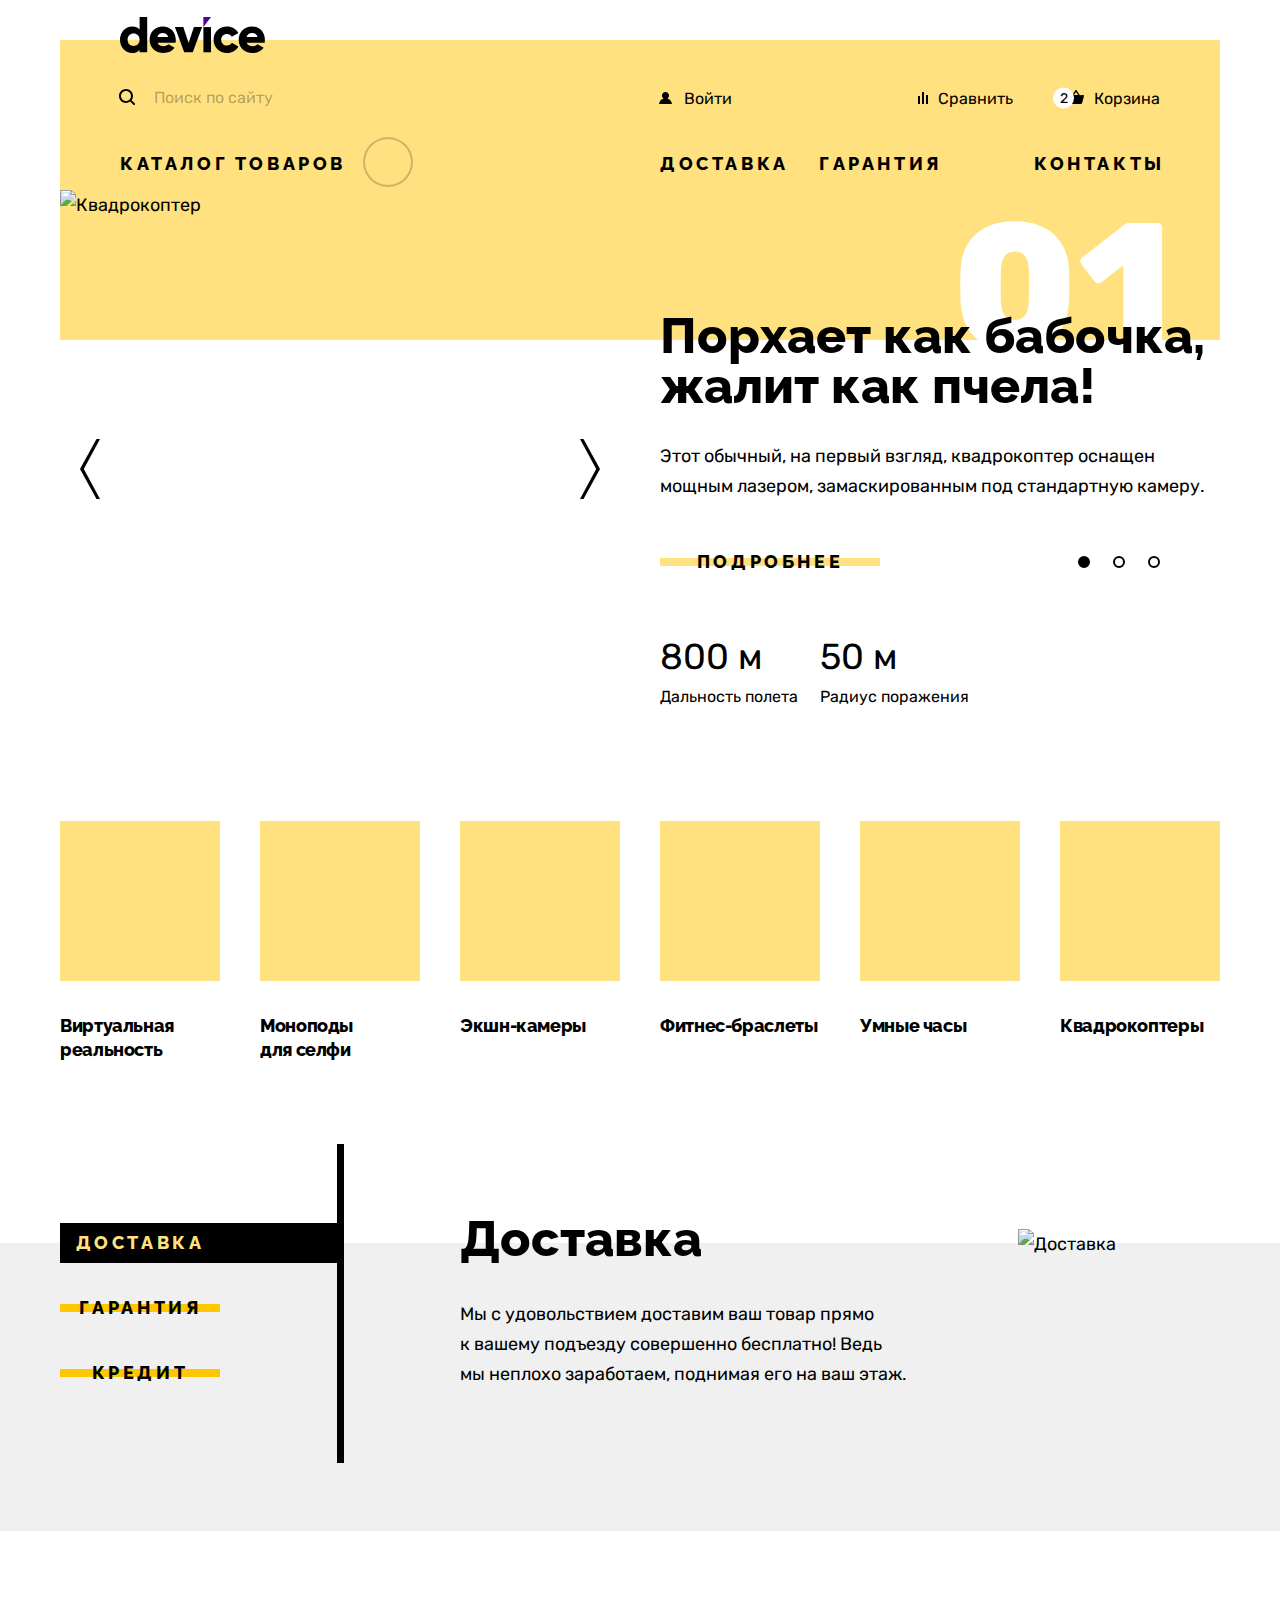
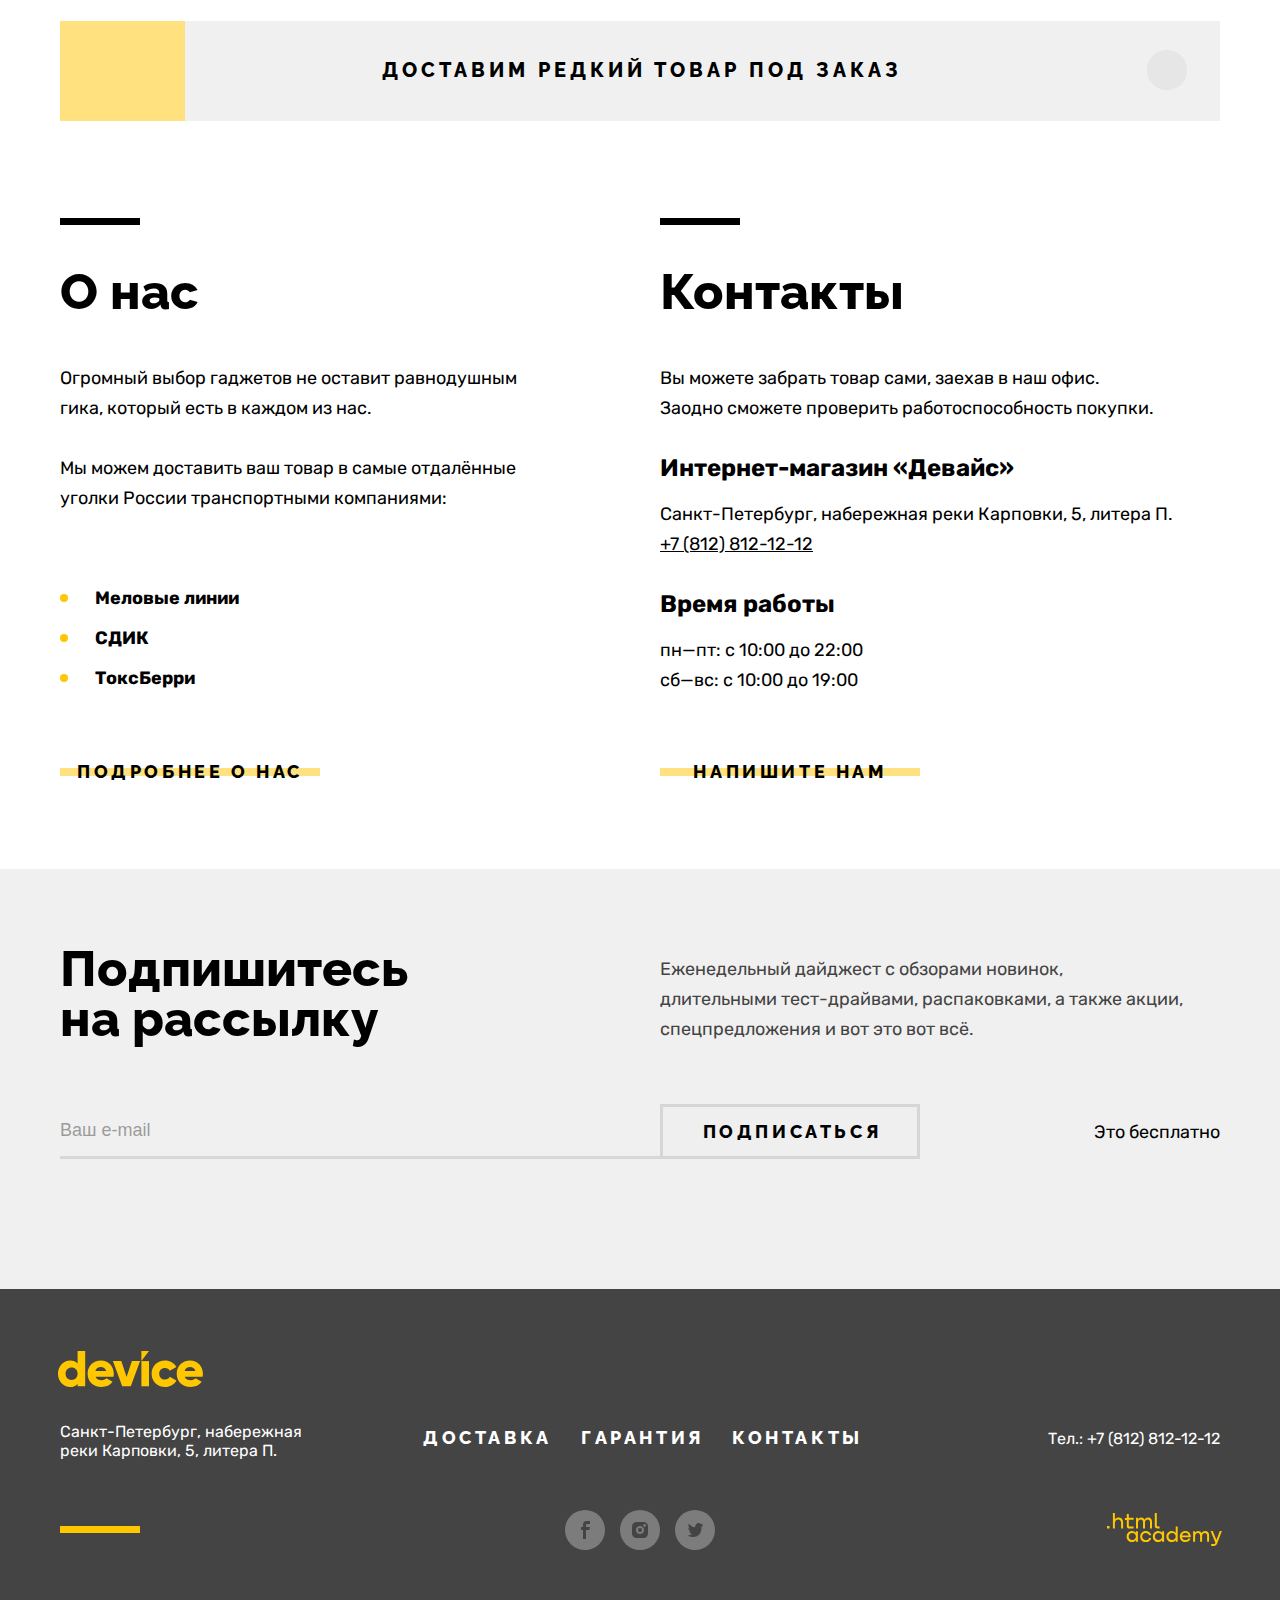
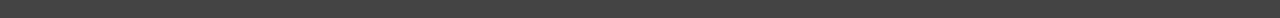
==== commit e426fc85: "Закончил оформление формы с фильтрами" ====
--- a/index.html
+++ b/index.html
@@ -1,356 +1,355 @@
 <!DOCTYPE html>
 <html lang="ru">
-
 <head>
-    <meta charset="utf-8">
-    <title>HTML Academy: Де вайс</title>
-    <link rel="stylesheet" href="css/styles.css">
+  <meta charset="utf-8">
+  <title>HTML Academy: Де вайс</title>
+  <link rel="stylesheet" href="css/styles.css">
 </head>
-
 <body>
 <header class="page-header page-header_main-page">
-    <img class="page-header__logo" src="img/logo-device.svg" alt="Логотип Device" width="145" height="36">
-    <nav class="page-header__navigation">
-        <ul class="navigation__list navigation-user">
-            <li class="navigation-user__search-item">
-                <form class="navigation-user__form" method="GET" action="https://echo.htmlacademy.ru/">
-                    <button class="navigation-user__button-search" type="submit">
-                        <span class="visually-hidden">Поиск</span>
-                    </button>
-                    <span class="visually-hidden">Поиск</span>
-                    <input class="navigation-user__input" type="text" name="search" placeholder="Поиск по сайту">
-                    <button class="navigation-user__button-find">
-                        Найти
-                        <span class="visually-hidden">Найти</span>
-                    </button>
-                </form>
-            
-            </li>
-            <li class="navigation-user__login-item">
-                <a class="navigation-user__link navigation-user__login-link" href="#">
-                    <svg class="login-icon" aria-hidden="true" focusable="false" width="13" height="12"
-                         xmlns="http://www.w3.org/2000/svg">
-                        <path
-                                d="M0 12h13c-.2-2.6-2.1-4.8-4.7-5.5 1-.6 1.7-1.7 1.7-3C10 1.6 8.4 0 6.5 0S3 1.6 3 3.5c0 1.3.7 2.4 1.7 3C2.1 7.2.2 9.4 0 12Z"/>
-                    </svg>
-                    Войти</a>
-            </li>
-            <li class="navigation-user__compare-item">
-                <a class="navigation-user__link navigation-user__compare-link" href="#">
-                    <svg class="compare-icon" aria-hidden="true" focusable="false" width="10" height="12"
-                         xmlns="http://www.w3.org/2000/svg">
-                        <path d="M6 0H4v12h2V0ZM2 4H0v8h2V4ZM10 3H8v9h2V3Z"/>
-                    </svg>
-                    Сравнить
-                </a>
-            </li>
-            <li class="navigation-user__cart-item">
-                <a class="navigation-user__link navigation-user__cart-link" href="#">
-                    <svg class="cart-icon" aria-hidden="true" focusable="false" width="16" height="14"
-                         xmlns="http://www.w3.org/2000/svg">
-                        <path
-                                d="m15.3 5-3.5.2L8.6.3C8.5.1 8.2 0 8 0c-.2 0-.5.1-.6.3L4.2 5.2H.7c-.4 0-.7.3-.7.7v.2l1.9 6.8c.2.7.7 1.1 1.4 1.1h9.4c.7 0 1.2-.4 1.4-1.1L16 6v-.2c0-.4-.3-.8-.7-.8ZM8 1.9l2.2 3.2H5.9L8 1.9Z"/>
-                    </svg>
-                    Корзина</a>
-            </li>
+  <img class="page-header__logo" src="img/logo-device.svg" alt="Логотип Device" width="145" height="36">
+  <nav class="page-header__navigation">
+    <ul class="navigation__list navigation-user">
+      <li class="navigation-user__search-item">
+        <form class="navigation-user__form" method="GET" action="https://echo.htmlacademy.ru/">
+          <button class="navigation-user__button-search" type="submit">
+            <span class="visually-hidden">Поиск</span>
+          </button>
+          <span class="visually-hidden">Поиск</span>
+          <label for="nav-search" class="visually-hidden">Поиск по сайту</label>
+          <input class="navigation-user__input" id="nav-search" type="text" name="nav-search"
+                 placeholder="Поиск по сайту">
+          <button class="navigation-user__button-find">
+            Найти
+            <span class="visually-hidden">Найти</span>
+          </button>
+        </form>
+      </li>
+      <li class="navigation-user__login-item">
+        <a class="navigation-user__link navigation-user__login-link" href="#">
+          <svg class="login-icon" aria-hidden="true" focusable="false" width="13" height="12"
+               xmlns="http://www.w3.org/2000/svg">
+            <path
+                    d="M0 12h13c-.2-2.6-2.1-4.8-4.7-5.5 1-.6 1.7-1.7 1.7-3C10 1.6 8.4 0 6.5 0S3 1.6 3 3.5c0 1.3.7 2.4 1.7 3C2.1 7.2.2 9.4 0 12Z"/>
+          </svg>
+          Войти</a>
+      </li>
+      <li class="navigation-user__exit visually-hidden">
+        <a class="navigation-user__link navigation-user__exit-link" href="#">Выйти</a>
+      </li>
+      <li class="navigation-user__compare-item">
+        <a class="navigation-user__link navigation-user__compare-link" href="#">
+          <svg class="compare-icon" aria-hidden="true" focusable="false" width="10" height="12"
+               xmlns="http://www.w3.org/2000/svg">
+            <path d="M6 0H4v12h2V0ZM2 4H0v8h2V4ZM10 3H8v9h2V3Z"/>
+          </svg>
+          Сравнить
+        </a>
+      </li>
+      <li class="navigation-user__cart-item">
+        <a class="navigation-user__link navigation-user__cart-link" href="#">
+          <svg class="cart-icon" aria-hidden="true" focusable="false" width="16" height="14"
+               xmlns="http://www.w3.org/2000/svg">
+            <path
+                    d="m15.3 5-3.5.2L8.6.3C8.5.1 8.2 0 8 0c-.2 0-.5.1-.6.3L4.2 5.2H.7c-.4 0-.7.3-.7.7v.2l1.9 6.8c.2.7.7 1.1 1.4 1.1h9.4c.7 0 1.2-.4 1.4-1.1L16 6v-.2c0-.4-.3-.8-.7-.8ZM8 1.9l2.2 3.2H5.9L8 1.9Z"/>
+          </svg>
+          Корзина</a>
+      </li>
+    </ul>
+    <ul class="navigation__list navigation-main">
+      <li class="navigation-main__catalog-item">
+        <a class="navigation-main__catalog-link" href="catalog.html">Каталог товаров</a>
+        <details class="navigation-main__catalog-details">
+          <summary class="navigation-main__plus-button"></summary>
+          <ul class="navigation-main__summary-list">
+            <li class="navigation-main__summary-item">
+              <a class="summary-link" href="#">Виртуальная реальность</a></li>
+            <li class="navigation-main__summary-item">
+              <a class="summary-link" href="#">Фитнес-браслеты</a>
+            </li>
+            <li class="navigation-main__summary-item">
+              <a class="summary-link" href="#">Квадрокоптеры</a>
+            </li>
+            <li class="navigation-main__summary-item">
+              <a class="summary-link" href="#">Моноподы для cелфи</a></li>
+            <li class="navigation-main__summary-item item-double-row">
+              <a class="summary-link" href="#">Умные часы</a>
+            </li>
+            <li class="navigation-main__summary-item">
+              <a class="summary-link" href="#">Экшн-камеры</a></li>
+          </ul>
+        </details>
+      </li>
+      <li class="navigation-main__delivery-item">
+        <a class="navigation-main__link" href="#">Доставка</a>
+      </li>
+      <li class="navigation-main__warranty-item">
+        <a class="navigation-main__link" href="#">Гарантия</a>
+      </li>
+      <li class="navigation-main__contacts-item">
+        <a class="navigation-main__link" href="#">Контакты</a>
+      </li>
+    </ul>
+  </nav>
+</header>
+<main class="page-main main-container">
+  <h1 class="visually-hidden">Интернет-магазин «Девайс»</h1>
+  <div class="page-container">
+    <section class="slider">
+      <h2 class="visually-hidden">Слайд квадрокоптер</h2>
+      <div class="slider__img-section">
+        <div class="slider__controls">
+          <button class="slider__button-prev" type="button">
+            <svg class="button-prev-icon" aria-hidden="true" focusable="false" width="20" height="60"
+                 xmlns="http://www.w3.org/2000/svg">
+              <path d="M20 60h-3.5L0 30 16.5 0H20L3.8 30 20 60Z"/>
+            </svg>
+            <span class="visually-hidden">Предыдущий товар</span>
+          </button>
+          <button class="slider__button-next" type="button">
+            <svg class="button-next-icon" aria-hidden="true" focusable="false" width="20" height="60"
+                 xmlns="http://www.w3.org/2000/svg">
+              <path d="M0 60h3.5L20 30 3.5 0H0l16.2 30L0 60Z"/>
+            </svg>
+            <span class="visually-hidden">Следующий товар</span>
+          </button>
+        </div>
+        <img class="slider__image" src="img/slider-image-1.png" alt="Квадрокоптер" width="560" height="560">
+      </div>
+      <div class="slider__info-section">
+        <p class="slider__number">01</p>
+        <p class="slider__slogan">Порхает как бабочка,<br>
+                                  жалит как пчела!</p>
+        <p class="slider__description">Этот обычный, на первый взгляд, квадрокоптер оснащен мощным лазером,
+                                       замаскированным под стандартную камеру.
+        </p>
+        <div class="paganation-wrapper">
+          <a href="#" class="button slider__link">подробнее</a>
+          <ol class="slider__pagination">
+            <li class="slider__pagination-item">
+              <button class="slider__pagination-button slider__pagination-button_current" type="button">
+                <span class="visually-hidden">слайд 1</span>
+              </button>
+            </li>
+            <li class="slider__pagination-item">
+              <button class="slider__pagination-button" type="button">
+                <span class="visually-hidden">слайд 2</span>
+              </button>
+            </li>
+            <li class="slider__pagination-item">
+              <button class="slider__pagination-button" type="button">
+                <span class="visually-hidden">слайд 3</span>
+              </button>
+            </li>
+          </ol>
+        </div>
+        <dl class="slider__specification">
+          <dd class="specification__definition">800 м</dd>
+          <dd class="specification__definition">50 м</dd>
+          <dt class="specification__term">Дальность полета</dt>
+          <dt class="specification__term">Радиус поражения</dt>
+        </dl>
+      </div>
+    </section>
+    <section class="category">
+      <h2 class="visually-hidden">Категории товаров</h2>
+      <ul class="category__list">
+        <li class="category__item">
+          <a class="category__link" href="#">
+            <div class="category__image category__image-1"></div>
+            <p class="category__content">Виртуальная<br>реальность</p>
+          </a>
+        </li>
+        <li class="category__item">
+          <a class="category__link" href="#">
+            <div class="category__image category__image-2"></div>
+            <p class="category__content">Моноподы<br>для селфи</p>
+          </a>
+        </li>
+        <li class="category__item">
+          <a class="category__link" href="#">
+            <div class="category__image category__image-3"></div>
+            <p class="category__content">Экшн-камеры</p>
+          </a>
+        </li>
+        <li class="category__item">
+          <a class="category__link" href="#">
+            <div class="category__image category__image-4"></div>
+            <p class="category__content">Фитнес-браслеты</p>
+          </a>
+        </li>
+        <li class="category__item">
+          <a class="category__link" href="#">
+            <div class="category__image category__image-5"></div>
+            <p class="category__content">Умные часы</p>
+          </a>
+        </li>
+        <li class="category__item">
+          <a class="category__link" href="#">
+            <div class="category__image category__image-6"></div>
+            <p class="category__content">Квадрокоптеры</p>
+          </a>
+        </li>
+      </ul>
+    </section>
+  </div>
+  <section class="service">
+    <div class="page-container service-wrapper">
+      <h2 class="visually-hidden">Сервисы</h2>
+      <input class="visually-hidden" type="radio" name="service__tabs" id="delivery" checked>
+      <input class="visually-hidden" type="radio" name="service__tabs" id="warranty">
+      <input class="visually-hidden" type="radio" name="service__tabs" id="credit">
+      <div class="service__tabs">
+        <label for="delivery" class="tab-label delivery_tab" tabindex="0">Доставка</label>
+        <label for="warranty" class="tab-label warranty_tab" tabindex="0">Гарантия</label>
+        <label for="credit" class="tab-label credit_tab" tabindex="0">Кредит</label>
+      </div>
+      <div class="service__panels">
+        <div class="tab-block tab-block-delivery">
+          <p class="tab-description">Доставка </p>
+          <p class="tab-content">Мы с удовольствием доставим ваш товар прямо<br>
+                                 к вашему подъезду совершенно бесплатно! Ведь<br>
+                                 мы неплохо заработаем, поднимая его на ваш этаж.</p>
+          <img class="tab-image" src="img/services-delivery-logo.svg" alt="Доставка" width="136" height="164">
+        </div>
+        <div class="tab-block tab-block-warranty">
+          <p class="tab-description">Гарантия </p>
+          <p class="tab-content">Если из-за возгорания купленного у нас товара у вас сгорит дом — не
+                                 переживайте, мы
+                                 выдадим вам новый. Товар, не дом, конечно же.</p>
+          <img class="tab-image" src="img/services-warranty-logo.svg" alt="Гарантия" width="171" height="195">
+        </div>
+        <div class="tab-block tab-block-credit">
+          <p class="tab-description">Кредит</p>
+          <p class="tab-content">Залезть в долговую яму стало проще! Кредитные консультанты подберут для вас
+                                 наиболее выгодные условия кредита. Выгодные для банка, разумеется.</p>
+          <img class="tab-image" src="img/services-credit-logo.svg" alt="Кредит" width="156" height="188">
+        </div>
+      </div>
+    </div>
+  </section>
+  <div class="page-container">
+    <section class="about">
+      <div class="about__delivery" tabindex="0">
+        <h2 class="visually-hidden">Доставка</h2>
+        <div class="delivery__image">
+        </div>
+        <p class="delivery__content">Доставим редкий товар под заказ</p>
+        <button class="delivery__button" type="button">
+          <span class="visually-hidden">Информация о доставке</span>
+        </button>
+      </div>
+      <div class="about__wrapper">
+        <div class="about__info">
+          <h2 class="info__title">О нас</h2>
+          <p class="info__content">Огромный выбор гаджетов не оставит равнодушным<br>гика, который есть в
+                                   каждом из нас.
+          </p>
+          <p class="info__content">Мы можем доставить ваш товар в самые отдалённые<br>уголки России
+                                   транспортными компаниями:
+          </p>
+          <ul class="info__list">
+            <li class="info__list-item">Меловые линии</li>
+            <li class="info__list-item">СДИК</li>
+            <li class="info__list-item">ТоксБерри</li>
+          </ul>
+          <a href="#" class="button info__link">Подробнее о нас</a>
+        </div>
+        <div class="about__contact">
+          <h2 class="contact__title">Контакты</h2>
+          <p class="contact__content">Вы можете забрать товар сами, заехав в наш офис.<br>Заодно сможете
+                                      проверить работоспособность покупки. </p>
+          <h3 class="contact__subtitle">Интернет-магазин «Девайс»</h3>
+          <address class="contacts__address">
+            <p class="contact__content-address">Санкт-Петербург, набережная реки Карповки, 5, литера П.</p>
+            <a class="contact__content-tel" href="tel:+78128121212">+7 (812) 812-12-12</a>
+          </address>
+          <h3 class="contact__subtitle">Время работы</h3>
+          <p class="contact__content">пн—пт: с 10:00 до 22:00<br>сб—вс: с 10:00 до 19:00</p>
+          <a href="#" class="button info__link">Напишите нам</a>
+        </div>
+      </div>
+    </section>
+  </div>
+  <section class="subscribe">
+    <div class="page-container subscribe__wrapper">
+      <h2 class="visually-hidden">Подписка на рассылку</h2>
+      <p class="subscribe__slogan">Подпишитесь<br>на рассылку</p>
+      <p class="subscribe__content">Еженедельный дайджест с обзорами новинок,<br>
+                                    длительными тест-драйвами, распаковками, а также акции, спецпредложения и вот это
+                                    вот всё.</p>
+      <form class="subscribe__form" method="GET" action="https://echo.htmlacademy.ru/">
+        <label for="subscribe" class="visually-hidden">e-mail для подписки</label>
+        <input class="subscribe__input" type="text" id="subscribe" name="subscribe" placeholder="Ваш e-mail">
+        <button class="subscribe__button" type="submit">Подписаться</button>
+      </form>
+      <p class="subscribe__text">Это бесплатно</p>
+    </div>
+  </section>
+</main>
+<footer class="page-footer">
+  <div class="page-container">
+    <img class="page-footer__logo" src="img/logo-device-footer.svg" alt="Логотип Device" width="145" height="36">
+    <div class="page-footer__wrapper">
+      <address class="page-footer__address">
+        <a href="#" class="page-footer__address-text">Санкт-Петербург, набережная реки Карповки, 5, литера
+                                                      П.</a>
+      </address>
+      <nav class="page-footer__navigation">
+        <ul class="navigation__list-footer">
+          <li class="navigation-footer__item">
+            <a class="navigation-footer__link" href="#">Доставка</a>
+          </li>
+          <li class="navigation-footer__item">
+            <a class="navigation-footer__link" href="#">Гарантия</a>
+          </li>
+          <li class="navigation-footer__item">
+            <a class="navigation-footer__link" href="#">Контакты</a>
+          </li>
         </ul>
-        
-        <ul class="navigation__list navigation-main">
-            <li class="navigation-main__catalog-item">
-                <a class="navigation-main__catalog-link" href="catalog.html">Каталог товаров</a>
-                <details class="navigation-main__catalog-details">
-                    <summary class="navigation-main__plus-button">
-                        <!--            <button class="navigation-main__plus-button" type="button" tabindex="-1"></button>-->
-                    </summary>
-                    <ul class="navigation-main__summary-list">
-                        <li class="navigation-main__summary-item"><a class="summary-link" href="#">Виртуальная
-                            реальность</a></li>
-                        <li class="navigation-main__summary-item"><a class="summary-link" href="#">Фитнес-браслеты</a>
-                        </li>
-                        <li class="navigation-main__summary-item"><a class="summary-link" href="#">Квадрокоптеры</a>
-                        </li>
-                        <li class="navigation-main__summary-item"><a class="summary-link" href="#">Моноподы для
-                            cелфи</a></li>
-                        <li class="navigation-main__summary-item item-double-row"><a class="summary-link" href="#">Умные
-                            часы</a>
-                        </li>
-                        <li class="navigation-main__summary-item"><a class="summary-link" href="#">Экшн-камеры</a></li>
-                    </ul>
-                </details>
-            </li>
-            <li class="navigation-main__delivery-item">
-                <a class="navigation-main__link" href="#">Доставка</a>
-            </li>
-            <li class="navigation-main__warranty-item">
-                <a class="navigation-main__link" href="#">Гарантия</a>
-            </li>
-            <li class="navigation-main__contacts-item">
-                <a class="navigation-main__link" href="#">Контакты</a>
-            </li>
-        </ul>
-    </nav>
-</header>
-
-<main class="page-main main-container">
-    <h1 class="visually-hidden">Интернет-магазин «Девайс»</h1>
-    <div class="page-container">
-        <section class="slider">
-            <h2 class="visually-hidden">Слайд квадрокоптер</h2>
-            <div class="slider__img-section">
-                <button class="slider__button-prev" type="button">
-                    <svg class="button-prev-icon" aria-hidden="true" focusable="false" width="20" height="60"
-                         xmlns="http://www.w3.org/2000/svg">
-                        <path d="M20 60h-3.5L0 30 16.5 0H20L3.8 30 20 60Z"/>
-                    </svg>
-                    <span class="visually-hidden">Предыдущий товар</span>
-                </button>
-                <img class="slider__image" src="img/slider-image-1.png" alt="Квадрокоптер" width="560" height="560">
-                <button class="slider__button-next" type="button">
-                    <svg class="button-next-icon" aria-hidden="true" focusable="false" width="20" height="60"
-                         xmlns="http://www.w3.org/2000/svg">
-                        <path d="M0 60h3.5L20 30 3.5 0H0l16.2 30L0 60Z"/>
-                    </svg>
-                    <span class="visually-hidden">Следующий товар</span>
-                </button>
-            </div>
-            <div class="slider__info-section">
-                <p class="slider__number">01</p>
-                <p class="slider__slogan">Порхает как бабочка,<br>
-                    жалит как пчела!</p>
-                <p class="slider__description">Этот обычный, на первый взгляд, квадрокоптер оснащен мощным лазером,
-                    замаскированным под стандартную камеру.
-                </p>
-                <div class="paganation-wrapper">
-                    <a href="#" class="button slider__link">подробнее</a>
-                    <ol class="slider__pagination">
-                        <li class="slider__pagination-item">
-                            <button class="slider__pagination-button slider__pagination-button_current" type="button">
-                                <span class="visually-hidden">слайд 1</span>
-                            </button>
-                        </li>
-                        <li class="slider__pagination-item">
-                            <button class="slider__pagination-button" type="button">
-                                <span class="visually-hidden">слайд 2</span>
-                            </button>
-                        </li>
-                        <li class="slider__pagination-item">
-                            <button class="slider__pagination-button" type="button">
-                                <span class="visually-hidden">слайд 3</span>
-                            </button>
-                        </li>
-                    </ol>
-                </div>
-                <dl class="slider__specification">
-                    <dd class="specification__definition">800 м</dd>
-                    <dd class="specification__definition">50 м</dd>
-                    <dt class="specification__term">Дальность полета</dt>
-                    <dt class="specification__term">Радиус поражения</dt>
-                </dl>
-            </div>
-        </section>
-        <section class="category">
-            <h2 class="visually-hidden">Категории товаров</h2>
-            <ul class="category__list">
-                <li class="category__item">
-                    <a class="category__link" href="#">
-                        <div class="category__image category__image-1"></div>
-                        <p class="category__content">Виртуальная<br>реальность</p>
-                    </a>
-                </li>
-                <li class="category__item">
-                    <a class="category__link" href="#">
-                        <div class="category__image category__image-2"></div>
-                        <p class="category__content">Моноподы<br>для селфи</p>
-                    </a>
-                </li>
-                <li class="category__item">
-                    <a class="category__link" href="#">
-                        <div class="category__image category__image-3"></div>
-                        <p class="category__content">Экшн-камеры</p>
-                    </a>
-                </li>
-                <li class="category__item">
-                    <a class="category__link" href="#">
-                        <div class="category__image category__image-4"></div>
-                        <p class="category__content">Фитнес-браслеты</p>
-                    </a>
-                </li>
-                <li class="category__item">
-                    <a class="category__link" href="#">
-                        <div class="category__image category__image-5"></div>
-                        <p class="category__content">Умные часы</p>
-                    </a>
-                </li>
-                <li class="category__item">
-                    <a class="category__link" href="#">
-                        <div class="category__image category__image-6"></div>
-                        <p class="category__content">Квадрокоптеры</p>
-                    </a>
-                </li>
-            </ul>
-        </section>
+      </nav>
+      <a class="page-footer__contact" href="tel:+78128121212">Тел.: +7 (812) 812-12-12</a>
+      <div class="page-footer__divider"></div>
+      <ul class="socials__list">
+        <li class="socials__item">
+          <a class="socials__link" href="https://www.facebook.com/htmlacademy">
+            <svg class="socials__link-icon" aria-hidden="true" focusable="false" width="9" height="18"
+                 viewBox="0 0 9 18" xmlns="http://www.w3.org/2000/svg">
+              <path
+                      d="M6.5 3H9V0H5.6C2.8 0 2 1.7 2 4.2V6H0V9H2V18H5V9H8.3L8.9 6H5V4.5C5 3.7 5.3 3 6.5 3Z"/>
+            </svg>
+            <span class="visually-hidden">Facebook</span>
+          </a>
+        </li>
+        <li class="socials__item">
+          <a class="socials__link" href="https://www.instagram.com/htmlacademy/">
+            <svg class="socials__link-icon" aria-hidden="true" focusable="false" width="16" height="16"
+                 xmlns="http://www.w3.org/2000/svg">
+              <path d="M8 10a2 2 0 1 0 0-4 2 2 0 0 0 0 4Z"/>
+              <path d="M14.7 1.3c-.9-.9-2-1.3-3.4-1.3H4.7C1.9 0 0 1.9 0 4.7v6.6c0 1.4.4 2.6 1.4 3.4.9.9 2 1.3 3.3 1.3h6.6c1.4 0 2.6-.4 3.4-1.3.8-.9 1.3-2 1.3-3.4V4.7c0-1.4-.4-2.6-1.3-3.4ZM8 12.1c-2.2 0-4.1-1.8-4.1-4.1S5.8 3.9 8 3.9c2.2 0 4.1 1.8 4.1 4.1s-1.9 4.1-4.1 4.1Zm4.6-7.4c-.7 0-1.3-.5-1.3-1.3s.5-1.3 1.3-1.3c.7 0 1.3.6 1.3 1.3 0 .7-.6 1.3-1.3 1.3Z"/>
+            </svg>
+            <span class="visually-hidden">Instagram</span>
+          </a>
+        </li>
+        <li class="socials__item">
+          <a class="socials__link" href="https://twitter.com/htmlacademy_ru">
+            <svg class="socials__link-icon" aria-hidden="true" focusable="false" width="15" height="14"
+                 xmlns="http://www.w3.org/2000/svg">
+              <path d="M9.7.1c1.5-.5 2.6.3 3.2 1.1.5-.2 1.1-.4 1.7-.6 0 .8-.5 1.4-.8 1.6.7.2 1.2-.4 1.2-.4-.1.9-.9 1.7-1.4 1.9-.2 6.3-2.8 10.4-8.9 10.3h-.4C4 14 .6 13.6 0 12.2c2 .2 3.4-.4 4.1-1.1-.8-.3-2.4-.4-2.6-2.8.3.2.5.3 1.1.2C1.5 7.7.3 7 .4 5c.3.3.9.5 1.2.4C1 5.2-.2 2.3.8.8c1.6 1.7 3.3 3.4 6.3 3.5.2-2.1 1-3.5 2.6-4.2Z"/>
+            </svg>
+            <span class="visually-hidden">Twitter</span>
+          </a>
+        </li>
+      </ul>
+      <a class="html-academy__link" href="https://htmlacademy.ru/">
+        <svg class="html-academy__icon" aria-hidden="true" focusable="false" width="115" height="33"
+             xmlns="http://www.w3.org/2000/svg">
+          <path d="M0 12.9v2.6h2.5v-2.6H0ZM11.6 4.5c-1.6 0-2.8.7-3.6 1.7h-.1V0h-2v15.5h2v-5.3c0-2.1 1.3-3.6 3.3-3.6 1.8 0 2.9 1.4 2.9 3.2v5.7h2V9.4c.1-3-1.8-4.9-4.5-4.9ZM26.6 4.8h-4.8V1.1h-2v3.8h-1.9v2h1.9v6c0 1.7 1 2.7 2.7 2.7h4.1v-2h-3.7c-.7 0-1.1-.4-1.1-1.1V6.8h4.8v-2ZM41.1 4.6c-1.6 0-2.9.8-3.5 2.1h-.1c-.6-1.2-1.8-2.1-3.4-2.1-1.4 0-2.5.8-3.1 1.8h-.1V4.8H29v10.6h2V10c0-2 1-3.5 2.6-3.5 1.5 0 2.4 1 2.4 2.6v6.3h2V9.8c0-2.4 1.4-3.3 2.6-3.3 1.5 0 2.4 1 2.4 2.6v6.3h2V8.9c.1-2.5-1.4-4.3-3.9-4.3ZM47.8 12.7c0 1.7 1 2.7 2.8 2.7h2v-2h-1.7c-.7 0-1.1-.4-1.1-1.1V0h-2v12.7ZM28.9 19.7c-.9-1.1-2.2-1.8-3.9-1.8-3.1 0-5.4 2.3-5.4 5.6s2.3 5.6 5.4 5.6c1.8 0 3-.8 3.8-1.9h.1v1.6h2V18.2h-2v1.5Zm-3.6 7.4c-2.2 0-3.6-1.6-3.6-3.6s1.4-3.6 3.6-3.6 3.6 1.6 3.6 3.6c0 1.9-1.4 3.6-3.6 3.6ZM44.2 22c-.5-2.4-2.6-4.1-5.4-4.1-3.4 0-5.6 2.5-5.6 5.6 0 3.1 2.2 5.6 5.6 5.6 2.8 0 4.9-1.8 5.4-4.2h-2.1c-.4 1.3-1.7 2.3-3.3 2.3-2.2 0-3.6-1.6-3.6-3.6s1.4-3.6 3.6-3.6c1.6 0 2.8 1 3.3 2.2h2.1V22ZM55.1 19.7c-.9-1.1-2.2-1.8-3.9-1.8-3.1 0-5.4 2.3-5.4 5.6s2.3 5.6 5.4 5.6c1.8 0 3-.8 3.8-1.9h.1v1.6h2V18.2h-2v1.5Zm-3.6 7.4c-2.2 0-3.6-1.6-3.6-3.6s1.4-3.6 3.6-3.6 3.6 1.6 3.6 3.6c0 1.9-1.5 3.6-3.6 3.6ZM68.7 19.8c-.9-1.1-2.2-1.9-3.9-1.9-3.1 0-5.4 2.3-5.4 5.6s2.2 5.6 5.4 5.6c1.7 0 3-.8 3.8-1.8h.1v1.5h2V13.4h-2v6.4Zm-3.6 7.3c-2.2 0-3.6-1.6-3.6-3.6s1.4-3.6 3.6-3.6 3.6 1.6 3.6 3.6c-.1 2-1.5 3.6-3.6 3.6ZM78.3 17.9c-3.3 0-5.5 2.5-5.5 5.6 0 3 2.1 5.6 5.5 5.6 2.5 0 4.5-1.3 5.2-3.6h-2.1c-.5 1-1.6 1.6-3 1.6-1.9 0-3.3-1.3-3.4-2.9h8.8c.2-3.6-2-6.3-5.5-6.3Zm0 1.9c1.7 0 3 1 3.3 2.6h-6.5c.3-1.5 1.5-2.6 3.2-2.6ZM98.2 17.9c-1.6 0-2.9.8-3.6 2h-.1c-.6-1.2-1.8-2-3.4-2-1.4 0-2.5.7-3.1 1.8v-1.5h-1.9v10.6h2v-5.4c0-2 1-3.4 2.6-3.5 1.5 0 2.4 1 2.4 2.6v6.3h2v-5.6c0-2.4 1.4-3.3 2.6-3.3 1.5 0 2.4 1 2.4 2.6v6.3h2v-6.5c.1-2.6-1.4-4.4-3.9-4.4ZM109.4 27l-3.6-8.9h-2.2l4.8 11.6c-.3.9-.7 1.2-1.7 1.2h-2.5v2h2.5c1.8 0 2.8-.8 3.5-2.6l4.7-12.2h-2.1l-3.4 8.9Z"/>
+        </svg>
+        <span class="visually-hidden">HTML Academy</span>
+      </a>
     </div>
-    <section class="service">
-        <div class="page-container service-wrapper">
-            <h2 class="visually-hidden">Сервисы</h2>
-            <input class="visually-hidden" type="radio" name="service__tabs" id="delivery" checked>
-            <input class="visually-hidden" type="radio" name="service__tabs" id="warranty">
-            <input class="visually-hidden" type="radio" name="service__tabs" id="credit">
-            <div class="service__tabs">
-                <label for="delivery" class="tab-label delivery_tab" tabindex="0">Доставка</label>
-                <label for="warranty" class="tab-label warranty_tab" tabindex="0">Гарантия</label>
-                <label for="credit" class="tab-label credit_tab" tabindex="0">Кредит</label>
-            </div>
-            <div class="service__panels">
-                <div class="tab-block tab-block-delivery">
-                    <p class="tab-description">Доставка </p>
-                    <p class="tab-content">Мы с удовольствием доставим ваш товар прямо<br>
-                        к вашему подъезду совершенно бесплатно! Ведь<br>
-                        мы неплохо заработаем, поднимая его на ваш этаж.</p>
-                    <img class="tab-image" src="img/services-delivery-logo.svg" alt="Доставка" width="136" height="164">
-                </div>
-                <div class="tab-block tab-block-warranty">
-                    <p class="tab-description">Гарантия </p>
-                    <p class="tab-content">Если из-за возгорания купленного у нас товара у вас сгорит дом — не
-                        переживайте, мы
-                        выдадим вам новый. Товар, не дом, конечно же.</p>
-                    <img class="tab-image" src="img/services-warranty-logo.svg" alt="Гарантия" width="171" height="195">
-                </div>
-                <div class="tab-block tab-block-credit">
-                    <p class="tab-description">Кредит</p>
-                    <p class="tab-content">Залезть в долговую яму стало проще! Кредитные консультанты подберут для вас
-                        наиболее выгодные условия кредита. Выгодные для банка, разумеется.</p>
-                    <img class="tab-image" src="img/services-credit-logo.svg" alt="Кредит" width="156" height="188">
-                </div>
-            </div>
-        </div>
-    </section>
-    
-    <div class="page-container">
-        <section class="about">
-            <div class="about__delivery" tabindex="0">
-                <h2 class="visually-hidden">Доставка</h2>
-                <div class="delivery__image">
-                </div>
-                <p class="delivery__content">Доставим редкий товар под заказ</p>
-                <button class="delivery__button" type="button">
-                    <span class="visually-hidden">Информация о доставке</span>
-                </button>
-            </div>
-            <div class="about__wrapper">
-                <div class="about__info">
-                    <h2 class="info__title">О нас</h2>
-                    <p class="info__content">Огромный выбор гаджетов не оставит равнодушным<br>гика, который есть в
-                        каждом из нас.
-                    </p>
-                    <p class="info__content">Мы можем доставить ваш товар в самые отдалённые<br>уголки России
-                        транспортными компаниями:
-                    </p>
-                    <ul class="info__list">
-                        <li class="info__list-item">Меловые линии</li>
-                        <li class="info__list-item">СДИК</li>
-                        <li class="info__list-item">ТоксБерри</li>
-                    </ul>
-                    <a href="#" class="button info__link">Подробнее о нас</a>
-                </div>
-                <div class="about__contact">
-                    <h2 class="contact__title">Контакты</h2>
-                    <p class="contact__content">Вы можете забрать товар сами, заехав в наш офис.<br>Заодно сможете
-                        проверить работоспособность покупки. </p>
-                    <h3 class="contact__subtitle">Интернет-магазин «Девайс»</h3>
-                    <address class="contacts__address">
-                        <p class="contact__content-address">Санкт-Петербург, набережная реки Карповки, 5, литера П.</p>
-                        <a class="contact__content-tel" href="tel:+78128121212">+7 (812) 812-12-12</a>
-                    </address>
-                    <h3 class="contact__subtitle">Время работы</h3>
-                    <p class="contact__content">пн—пт: с 10:00 до 22:00<br>сб—вс: с 10:00 до 19:00</p>
-                    <a href="#" class="button info__link">Напишите нам</a>
-                </div>
-            </div>
-        </section>
-    
-    </div>
-    <section class="subscribe">
-        <div class="page-container subscribe__wrapper">
-            <h2 class="visually-hidden">Подписка на рассылку</h2>
-            <p class="subscribe__slogan">Подпишитесь<br>на рассылку</p>
-            <p class="subscribe__content">Еженедельный дайджест с обзорами новинок,<br>
-                длительными тест-драйвами, распаковками, а также акции, спецпредложения и вот это вот всё.</p>
-            <form class="subscribe__form" method="GET" action="https://echo.htmlacademy.ru/">
-                <input class="subscribe__input" type="text" name="subscribe" placeholder="Ваш e-mail">
-                <button class="subscribe__button" type="submit">Подписаться</button>
-            </form>
-            <p class="subscribe__text">Это бесплатно</p>
-        </div>
-    </section>
-</main>
-
-<footer class="page-footer">
-    <div class="page-container">
-        <img class="page-footer__logo" src="img/logo-device-footer.svg" alt="Логотип Device" width="145" height="36">
-        <div class="page-footer__wrapper">
-            <address class="page-footer__address">
-                <a href="#" class="page-footer__address-text">Санкт-Петербург, набережная реки Карповки, 5, литера
-                    П.</a>
-            </address>
-            <nav class="page-footer__navigation">
-                <ul class="navigation__list-footer">
-                    <li class="navigation-footer__item">
-                        <a class="navigation-footer__link" href="#">Доставка</a>
-                    </li>
-                    <li class="navigation-footer__item">
-                        <a class="navigation-footer__link" href="#">Гарантия</a>
-                    </li>
-                    <li class="navigation-footer__item">
-                        <a class="navigation-footer__link" href="#">Контакты</a>
-                    </li>
-                </ul>
-            </nav>
-            <a class="page-footer__contact" href="tel:+78128121212">Тел.: +7 (812) 812-12-12</a>
-            
-            <div class="page-footer__divider"></div>
-            <ul class="socials__list">
-                <li class="socials__item">
-                    <a class="socials__link" href="https://www.facebook.com/htmlacademy">
-                        <svg class="socials__link-icon" aria-hidden="true" focusable="false" width="9" height="18"
-                             viewBox="0 0 9 18" xmlns="http://www.w3.org/2000/svg">
-                            <path
-                                    d="M6.5 3H9V0H5.6C2.8 0 2 1.7 2 4.2V6H0V9H2V18H5V9H8.3L8.9 6H5V4.5C5 3.7 5.3 3 6.5 3Z"/>
-                        </svg>
-                        <span class="visually-hidden">Facebook</span>
-                    </a>
-                </li>
-                <li class="socials__item">
-                    <a class="socials__link" href="https://www.instagram.com/htmlacademy/">
-                        <svg class="socials__link-icon" aria-hidden="true" focusable="false" width="16" height="16"
-                             xmlns="http://www.w3.org/2000/svg">
-                            <path d="M8 10a2 2 0 1 0 0-4 2 2 0 0 0 0 4Z"/>
-                            <path d="M14.7 1.3c-.9-.9-2-1.3-3.4-1.3H4.7C1.9 0 0 1.9 0 4.7v6.6c0 1.4.4 2.6 1.4 3.4.9.9 2 1.3 3.3 1.3h6.6c1.4 0 2.6-.4 3.4-1.3.8-.9 1.3-2 1.3-3.4V4.7c0-1.4-.4-2.6-1.3-3.4ZM8 12.1c-2.2 0-4.1-1.8-4.1-4.1S5.8 3.9 8 3.9c2.2 0 4.1 1.8 4.1 4.1s-1.9 4.1-4.1 4.1Zm4.6-7.4c-.7 0-1.3-.5-1.3-1.3s.5-1.3 1.3-1.3c.7 0 1.3.6 1.3 1.3 0 .7-.6 1.3-1.3 1.3Z"/>
-                        </svg>
-                        <span class="visually-hidden">Instagram</span>
-                    </a>
-                </li>
-                <li class="socials__item">
-                    <a class="socials__link" href="https://twitter.com/htmlacademy_ru">
-                        <svg class="socials__link-icon" aria-hidden="true" focusable="false" width="15" height="14"
-                             xmlns="http://www.w3.org/2000/svg">
-                            <path d="M9.7.1c1.5-.5 2.6.3 3.2 1.1.5-.2 1.1-.4 1.7-.6 0 .8-.5 1.4-.8 1.6.7.2 1.2-.4 1.2-.4-.1.9-.9 1.7-1.4 1.9-.2 6.3-2.8 10.4-8.9 10.3h-.4C4 14 .6 13.6 0 12.2c2 .2 3.4-.4 4.1-1.1-.8-.3-2.4-.4-2.6-2.8.3.2.5.3 1.1.2C1.5 7.7.3 7 .4 5c.3.3.9.5 1.2.4C1 5.2-.2 2.3.8.8c1.6 1.7 3.3 3.4 6.3 3.5.2-2.1 1-3.5 2.6-4.2Z"/>
-                        </svg>
-                        <span class="visually-hidden">Twitter</span>
-                    </a>
-                </li>
-            </ul>
-            <a class="html-academy__link" href="https://htmlacademy.ru/">
-                <svg class="html-academy__icon" aria-hidden="true" focusable="false" width="115" height="33"
-                     xmlns="http://www.w3.org/2000/svg">
-                    <path d="M0 12.9v2.6h2.5v-2.6H0ZM11.6 4.5c-1.6 0-2.8.7-3.6 1.7h-.1V0h-2v15.5h2v-5.3c0-2.1 1.3-3.6 3.3-3.6 1.8 0 2.9 1.4 2.9 3.2v5.7h2V9.4c.1-3-1.8-4.9-4.5-4.9ZM26.6 4.8h-4.8V1.1h-2v3.8h-1.9v2h1.9v6c0 1.7 1 2.7 2.7 2.7h4.1v-2h-3.7c-.7 0-1.1-.4-1.1-1.1V6.8h4.8v-2ZM41.1 4.6c-1.6 0-2.9.8-3.5 2.1h-.1c-.6-1.2-1.8-2.1-3.4-2.1-1.4 0-2.5.8-3.1 1.8h-.1V4.8H29v10.6h2V10c0-2 1-3.5 2.6-3.5 1.5 0 2.4 1 2.4 2.6v6.3h2V9.8c0-2.4 1.4-3.3 2.6-3.3 1.5 0 2.4 1 2.4 2.6v6.3h2V8.9c.1-2.5-1.4-4.3-3.9-4.3ZM47.8 12.7c0 1.7 1 2.7 2.8 2.7h2v-2h-1.7c-.7 0-1.1-.4-1.1-1.1V0h-2v12.7ZM28.9 19.7c-.9-1.1-2.2-1.8-3.9-1.8-3.1 0-5.4 2.3-5.4 5.6s2.3 5.6 5.4 5.6c1.8 0 3-.8 3.8-1.9h.1v1.6h2V18.2h-2v1.5Zm-3.6 7.4c-2.2 0-3.6-1.6-3.6-3.6s1.4-3.6 3.6-3.6 3.6 1.6 3.6 3.6c0 1.9-1.4 3.6-3.6 3.6ZM44.2 22c-.5-2.4-2.6-4.1-5.4-4.1-3.4 0-5.6 2.5-5.6 5.6 0 3.1 2.2 5.6 5.6 5.6 2.8 0 4.9-1.8 5.4-4.2h-2.1c-.4 1.3-1.7 2.3-3.3 2.3-2.2 0-3.6-1.6-3.6-3.6s1.4-3.6 3.6-3.6c1.6 0 2.8 1 3.3 2.2h2.1V22ZM55.1 19.7c-.9-1.1-2.2-1.8-3.9-1.8-3.1 0-5.4 2.3-5.4 5.6s2.3 5.6 5.4 5.6c1.8 0 3-.8 3.8-1.9h.1v1.6h2V18.2h-2v1.5Zm-3.6 7.4c-2.2 0-3.6-1.6-3.6-3.6s1.4-3.6 3.6-3.6 3.6 1.6 3.6 3.6c0 1.9-1.5 3.6-3.6 3.6ZM68.7 19.8c-.9-1.1-2.2-1.9-3.9-1.9-3.1 0-5.4 2.3-5.4 5.6s2.2 5.6 5.4 5.6c1.7 0 3-.8 3.8-1.8h.1v1.5h2V13.4h-2v6.4Zm-3.6 7.3c-2.2 0-3.6-1.6-3.6-3.6s1.4-3.6 3.6-3.6 3.6 1.6 3.6 3.6c-.1 2-1.5 3.6-3.6 3.6ZM78.3 17.9c-3.3 0-5.5 2.5-5.5 5.6 0 3 2.1 5.6 5.5 5.6 2.5 0 4.5-1.3 5.2-3.6h-2.1c-.5 1-1.6 1.6-3 1.6-1.9 0-3.3-1.3-3.4-2.9h8.8c.2-3.6-2-6.3-5.5-6.3Zm0 1.9c1.7 0 3 1 3.3 2.6h-6.5c.3-1.5 1.5-2.6 3.2-2.6ZM98.2 17.9c-1.6 0-2.9.8-3.6 2h-.1c-.6-1.2-1.8-2-3.4-2-1.4 0-2.5.7-3.1 1.8v-1.5h-1.9v10.6h2v-5.4c0-2 1-3.4 2.6-3.5 1.5 0 2.4 1 2.4 2.6v6.3h2v-5.6c0-2.4 1.4-3.3 2.6-3.3 1.5 0 2.4 1 2.4 2.6v6.3h2v-6.5c.1-2.6-1.4-4.4-3.9-4.4ZM109.4 27l-3.6-8.9h-2.2l4.8 11.6c-.3.9-.7 1.2-1.7 1.2h-2.5v2h2.5c1.8 0 2.8-.8 3.5-2.6l4.7-12.2h-2.1l-3.4 8.9Z"/>
-                </svg>
-                <span class="visually-hidden">HTML Academy</span>
-            
-            </a>
-        </div>
-    </div>
+  </div>
 </footer>
 </body>
-
-</html>
+</html>--- a/css/styles.css
+++ b/css/styles.css
@@ -1,5 +1,4 @@
 /* Подключение шрифтов */
-
 @font-face {
   font-family: "Rubik";
   font-style: normal;
@@ -32,7 +31,6 @@
 }
 
 /* общие свойства страницы */
-
 html {
   height: 100%;
 }
@@ -66,7 +64,6 @@
 }
 
 /* типовая кнопка */
-
 .button {
   height: 40px;
   display: block;
@@ -110,12 +107,11 @@
 }
 
 /* свойства "header" */
-
 .page-header {
   position: relative;
   z-index: 3;
   margin: 40px auto 0 auto;
-  padding: 40px 40px 38px 40px;
+  padding: 38px 40px 38px 40px;
   width: 1160px;
   height: 186px;
   box-sizing: border-box;
@@ -147,11 +143,11 @@
 }
 
 /* Меню навигация пользователя */
-
 .navigation-user {
+  position: relative;
   font-size: 16px;
   line-height: 19px;
-  margin-bottom: 18px;
+  margin-bottom: 19px;
   box-sizing: border-box;
   justify-content: space-between;
 }
@@ -257,7 +253,7 @@
 }
 
 .navigation-user__compare-item {
-  margin-right: 16px;
+  margin-right: 14px;
 }
 
 .navigation-user__cart-item {
@@ -270,8 +266,8 @@
   align-content: center;
   position: absolute;
   content: "2";
-  top: 18px;
-  left: 6px;
+  top: 20px;
+  left: 7px;
   font-size: 14px;
   transform: translateY(-50%);
   background-color: #ffffff;
@@ -310,6 +306,16 @@
   padding: 9px 18px 0 20px;
 }
 
+.navigation-user__exit {
+  position: relative;
+  left: -16px;
+}
+
+.navigation-user__exit-link {
+  padding: 9px 10px 0 10px;
+  opacity: 0.3;
+}
+
 .login-icon {
   margin-right: 12px;
 }
@@ -351,7 +357,6 @@
 }
 
 /* Меню навигация страницы */
-
 .navigation-main {
   font-family: "Raleway", sans-serif;
   letter-spacing: 0.2em;
@@ -365,15 +370,15 @@
 
 .navigation-main__delivery-item {
   margin-left: auto;
-  width: 160px;
+  width: 159px;
 }
 
 .navigation-main__warranty-item {
-  width: 214px;
+  width: 215px;
 }
 
 .navigation-main__contacts-item {
-  width: 168px;
+  width: 166px;
   text-align: right;
 }
 
@@ -543,7 +548,6 @@
 }
 
 /* свойства секции "main" */
-
 .page-main {
   display: flex;
   flex-direction: column;
@@ -559,7 +563,6 @@
 }
 
 /* свойства секции "slider" */
-
 .slider {
   position: relative;
   display: flex;
@@ -581,16 +584,21 @@
   display: flex;
 }
 
+.slider__controls {
+  position: absolute;
+  width: 100%;
+  top: 50%;
+  transform: translateY(-50%);
+}
+
 .slider__info-section {
   padding: 30px 0 39px 40px;
 }
 
 .slider__button-prev,
 .slider__button-next {
-  margin: auto 0;
   padding: 0;
   position: absolute;
-  top: 280px;
   width: 40px;
   height: 80px;
   border: none;
@@ -640,14 +648,14 @@
 .slider__slogan {
   position: relative;
   z-index: 2;
-  margin: -44px 0 28px 0;
+  margin: -44px 0 30px 0;
   font-family: "Raleway", sans-serif;
   font-size: 50px;
   line-height: 50px;
 }
 
 .slider__description {
-  margin: 0 0 43px 0;
+  margin: 0 0 41px 0;
 }
 
 .paganation-wrapper {
@@ -675,10 +683,12 @@
 
 .slider__pagination {
   margin: 0;
-  padding: 0;
+  padding: 0 0 0 15px;
   display: flex;
   align-items: center;
-  width: 80px;
+  gap: 23px;
+  flex-wrap: wrap;
+  /*width: 80px;*/
   justify-content: space-between;
 }
 
@@ -748,9 +758,8 @@
 }
 
 /* свойства секции "category" */
-
 .category {
-  margin: 0 0 80px 0;
+  margin: 0 0 81px 0;
 }
 
 .category__list {
@@ -855,7 +864,6 @@
 }
 
 /* свойства секции "services" */
-
 .service {
   margin: 100px 0 90px 0;
   height: 288px;
@@ -991,9 +999,8 @@
 }
 
 /* свойства секции "about" */
-
 .about {
-  padding-bottom: 80px;
+  padding-bottom: 77px;
 }
 
 .about__delivery {
@@ -1176,7 +1183,6 @@
 }
 
 /* свойства секции "subscribe" */
-
 .subscribe {
   margin: 0;
   background-color: #f0f0f0;
@@ -1186,7 +1192,6 @@
   padding: 75px 0 130px 0;
   display: grid;
   grid-template-columns: 560px 40px 360px 200px;
-
   grid-template-areas:
     "subscribe__slogan . subscribe__content subscribe__content"
     "subscribe__form subscribe__form subscribe__form subscribe__text";
@@ -1299,7 +1304,6 @@
 }
 
 /* свойства "footer" */
-
 .page-footer {
   margin: 0;
   padding: 62px 0 62px;
@@ -1308,6 +1312,7 @@
 }
 
 .page-footer__logo {
+  margin-left: -2px;
   margin-bottom: 17px;
 }
 
@@ -1322,7 +1327,6 @@
   чтобы выровнять блок по краю текста
   и border focus мог выходить за пределы
   основной ширины page-container: 1160px  */
-
 .page-footer__address {
   line-height: 19px;
   margin-top: 6px;
@@ -1333,7 +1337,6 @@
   чтобы выровнять блок по краю текста
   и border focus мог выходить за пределы
   основной ширины page-container: 1160px  */
-
 .page-footer__contact {
   margin-right: -15px;
 }
@@ -1493,7 +1496,6 @@
 чтобы выровнять блок по краю текста
 и border focus мог выходить за пределы
 основной ширины page-container: 1160px  */
-
 .html-academy__link {
   display: block;
   height: 53px;
@@ -1529,13 +1531,12 @@
 }
 
 /* свойства header страницы каталога */
-
 .main-inner__header {
-  padding: 37px 0 50px 60px;
+  padding: 37px 0 43px 60px;
 }
 
 .inner-header__title {
-  margin-bottom: 24px;
+  margin-bottom: 19px;
   font-family: "Raleway", sans-serif;
   font-size: 50px;
   line-height: 50px;
@@ -1544,18 +1545,46 @@
 
 .breadcrumbs {
   display: flex;
+  gap: 11px;
+  margin-left: -13px;
 }
 
 .breadcrumbs-item {
-  margin-right: 36px;
+  position: relative;
+}
+
+.breadcrumbs-item:not(:last-child)::after {
+  position: absolute;
+  width: 4px;
+  height: 7px;
+  content: "";
+  right: -8px;
+  transform: translateY(-50%);
+  top: 50%;
+  background: url("../img/cat-beardcrums-arrow.svg") 50% 50% no-repeat;
+  opacity: 0.6;
+}
+
+.breadcrumbs-link {
+  padding: 5px 12px 6px 12px;
   font-size: 16px;
   line-height: 19px;
-  opacity: 0.6;
-}
-
-.breadcrumbs-item a {
+  text-decoration: none;
+  color: rgba(0, 0, 0, 0.6);
+}
+
+.breadcrumbs-link:hover {
+  color: rgba(0, 0, 0, 0.6);
   color: #000000;
-  text-decoration: none;
+}
+
+.breadcrumbs-link:focus {
+  outline: 5px #af4fff solid;
+  color: rgba(0, 0, 0, 0.6);
+}
+
+.breadcrumbs-link:active {
+  color: rgba(0, 0, 0, 0.3);
 }
 
 /* свойства секции catalog */
@@ -1577,13 +1606,13 @@
 .catalog__title {
   width: 328px;
   height: 20px;
-  padding: 25px 0 25px 60px;
-  letter-spacing: 2px;
+  padding: 25px 0 25px 59px;
   box-sizing: border-box;
   background-color: #dcdcdc;
   font-family: "Raleway", sans-serif;
   line-height: 19px;
   text-transform: uppercase;
+  letter-spacing: 0.1em;
 }
 
 .catalog-filter-wrapper {
@@ -1595,26 +1624,270 @@
 }
 
 .catalog__filter {
-  padding: 70px 69px 0 59px;
+  padding: 75px 69px 0 59px;
   width: 328px;
   background-color: #e5e5e5;
   box-sizing: border-box;
 }
 
 .catalog__filter-list {
-  margin-bottom: 50px;
+  display: flex;
+  flex-direction: column;
+  gap: 10px;
+  margin-bottom: 15px;
+  margin-top: 19px;
 }
 
 .catalog__filter-group {
-  margin: 0 0 45px 0;
+  position: relative;
+  margin: 0 0 30px 0;
   padding: 0;
   background-color: #e5e5e5;
   border: none;
 }
 
+.catalog__filter-group:before {
+  position: absolute;
+  content: "";
+  left: 0;
+  right: 0;
+  top: -38px;
+  height: 2px;
+  background-color: #000000;
+
+}
+
+/* Оформление фильтра Range*/
+
+.filter__range-scale {
+  position: relative;
+  margin: 33px 0 42px 0;
+  height: 2px;
+  background-color: #dcdcdc;
+  border-radius: 2px;
+}
+
+.filter__range-bar {
+  position: absolute;
+  background-color: #000000;
+  height: 2px;
+}
+
+.range-toggle {
+  padding: 0;
+  margin: 0 auto 6px auto;
+  width: 18px;
+  height: 18px;
+  border: #000000 2px solid;
+  border-radius: 50%;
+  background: #ebebeb;
+  cursor: pointer;
+  outline: none;
+}
+
+.range-wrapper {
+  position: absolute;
+  display: flex;
+  justify-content: center;
+  flex-direction: column;
+  top: -8px;
+}
+
+.range-wrapper-min {
+  transform: translateX(-50%);
+  left: 0;
+}
+
+.range-wrapper-max {
+  transform: translateX(50%);
+  right: 0;
+}
+
+.range-wrapper:hover .range-toggle {
+  border: rgba(0, 0, 0, 0.5) 2px solid;
+}
+
+.range-wrapper:focus-within .range-toggle {
+  border: #af4fff 2px solid;
+}
+
+.range-wrapper:focus-within .catalog__range-label {
+  color: #af4fff;
+}
+
+.range-wrapper:focus-within .catalog__range-label .catalog__range-input {
+  color: #af4fff;
+}
+
+.range-wrapper:active .range-toggle {
+  background-color: #000000;
+  border: #000000 2px solid;
+}
+
+.range-wrapper:active .catalog__range-label {
+  color: #000000;
+}
+
+.range-wrapper:active .catalog__range-label .catalog__range-input {
+  color: #000000;
+}
+
+.catalog__range-label {
+  color: rgba(0, 0, 0, 0.3);
+  display: flex;
+  font-size: 15px;
+  line-height: 18px;
+}
+
+.range-label_min {
+  padding-left: 30px;
+}
+
+.catalog__range-input {
+  color: rgba(0, 0, 0, 0.3);
+  max-width: 37px;
+  padding: 0 2px;
+  font: inherit;
+  text-align: left;
+  background-color: transparent;
+  border: none;
+  outline: none;
+  appearance: auto;
+}
+
+.catalog__range-input::-webkit-outer-spin-button,
+.catalog__range-input::-webkit-inner-spin-button {
+  appearance: none;
+  margin: 0;
+}
+
 .catalog__filter-title {
+  padding: 3px 0 0 0;
   display: block;
   font-weight: 700;
+  letter-spacing: -0.02em;
+}
+
+/* Оформление формы с чекбоксами и радиокнопками */
+
+.control {
+  display: block;
+  position: relative;
+  padding-left: 38px;
+}
+
+.control__mark {
+  position: absolute;
+  left: 1px;
+  top: 50%;
+  transform: translateY(-50%);
+  width: 20px;
+  height: 20px;
+  background: #ebebeb;
+  border: 2px solid rgba(0, 0, 0, 0.5);
+  box-sizing: border-box;
+  border-radius: 3px;
+}
+
+.control__input[type="radio"] + .control__mark {
+  border-radius: 50%;
+}
+
+.control__label {
+  width: 200px;
+  font-size: 16px;
+  line-height: 19px;
+}
+
+.control__input:checked + .control__mark {
+  border-color: #000000;
+}
+
+.control__input[type="checkbox"]:checked + .control__mark:before {
+  content: "";
+  position: absolute;
+  top: 50%;
+  left: 50%;
+  transform: translate(-50%, -50%);
+  width: 10px;
+  height: 10px;
+  background-image: url("../img/filter-check.svg");
+}
+
+.control__input[type="radio"]:checked + .control__mark:before {
+  content: "";
+  position: absolute;
+  top: 50%;
+  left: 50%;
+  transform: translate(-50%, -50%);
+  width: 8px;
+  height: 8px;
+  background-color: #000000;
+  border-radius: 50%;
+}
+
+.control:hover .control__mark {
+  border-color: rgba(0, 0, 0, 0.5);
+}
+
+.control:hover .control__label {
+  color: #000000;
+}
+
+.control:hover .control__input:checked ~ .control__label {
+  color: rgba(0, 0, 0, 0.5);
+}
+
+.control:hover .control__input:checked ~ .control__mark {
+  border-color: rgba(0, 0, 0, 0.5);
+}
+
+.control:hover .control__input[type="checkbox"]:checked ~ .control__mark:before {
+  background-image: url("../img/filter-check-hover.svg");
+}
+
+.control:hover .control__input[type="radio"]:checked ~ .control__mark:before {
+  background-color: rgba(0, 0, 0, 0.5);
+}
+
+.control:focus-within .control__input ~ .control__mark {
+  border-color: #af4fff;
+}
+
+.control:focus-within .control__input ~ .control__label,
+.control:focus-within .control__input:checked ~ .control__label {
+  color: #af4fff;
+}
+
+.control:focus-within .control__input ~ .control__mark,
+.control:focus-within .control__input:checked ~ .control__mark {
+  border-color: #af4fff;
+}
+
+.control:focus-within .control__input[type="checkbox"]:checked + .control__mark:before {
+  background-image: url("../img/filter-check-focus.svg");
+}
+
+.control:focus-within .control__input[type="radio"]:checked + .control__mark:before {
+  background-color: #af4fff;
+}
+
+.control .control__input:disabled ~ .control__mark,
+.control .control__input:checked:disabled ~ .control__mark {
+  border-color: rgba(0, 0, 0, 0.2);
+}
+
+.control .control__input:disabled ~ .control__label,
+.control .control__input:checked:disabled ~ .control__label {
+  color: rgba(0, 0, 0, 0.2);
+}
+
+.control .control__input[type="checkbox"]:checked:disabled + .control__mark:before {
+  background-image: url("../img/filter-check-disabled.svg");
+}
+
+.control .control__input[type="radio"]:checked:disabled + .control__mark:before {
+  background-color: rgba(0, 0, 0, 0.2);
 }
 
 .catalog__filter-label {
@@ -1623,12 +1896,6 @@
   opacity: 0.3;
 }
 
-.control__label {
-  width: 200px;
-  font-size: 16px;
-  line-height: 19px;
-}
-
 .sorting-type {
   width: 832px;
   height: 70px;
@@ -1648,7 +1915,7 @@
 }
 
 .sorting-label {
-  width: 200px;
+  width: 186px;
   font-family: "Raleway", sans-serif;
   font-size: 16px;
   line-height: 19px;
@@ -1658,31 +1925,71 @@
 }
 
 .select-control {
+  position: relative;
+  z-index: 0;
+  padding: 4px 41px 7px 13px;
   margin-right: auto;
   font-size: 16px;
   line-height: 19px;
-  background-color: #e5e5e5;
   border: none;
-}
-
-.sorting__button-up {
+  appearance: none;
+  background: url("../img/cat-select-arrow.svg") #e5e5e5 right 15px center no-repeat;
+  outline: none;
+  letter-spacing: 0.01em;
+}
+
+.select-control:hover {
+  color: rgba(0, 0, 0, 0.6);
+  background-image: url("../img/cat-select-arrow-hover.svg");
+}
+
+.select-control:focus {
+  color: #000000;
+  outline: 5px solid #af4fff;
+}
+
+.select-control:active {
+  color: rgba(0, 0, 0, 0.3);
+  background-image: url("../img/cat-select-arrow-active.svg");
+}
+
+.sorting__button-up,
+.sorting__button-down {
+  display: flex;
+  width: 30px;
+  height: 30px;
+  fill: rgba(0, 0, 0, 0.2);
+}
+
+.sorting__button-down {
+  margin-right: -9px;
+}
+
+.sorting__button-up:hover,
+.sorting__button-down:hover {
+  fill: rgba(0, 0, 0, 0.5);
+}
+
+.sorting__button-up:focus,
+.sorting__button-down:focus {
+  outline: 5px #af4fff solid;
+}
+
+.sorting__button-up:active,
+.sorting__button-down:active {
+  fill: #000000;
+}
+
+.sorting-icon {
   display: block;
-  padding: 10px;
-  width: 11px;
-  height: 10px;
-  background: url(../img/sorting-up.svg) 50% 50% no-repeat;
-}
-
-.sorting__button-down {
-  display: block;
-  padding: 10px 0 10px 10px;
-  width: 11px;
-  height: 10px;
-  background: url(../img/sorting-down.svg) 50% 50% no-repeat;
-}
+  margin: auto;
+}
+
+/*Оформление карточки продукта*/
 
 .product-card {
   min-height: 460px;
+  position: relative;
 }
 
 .product-cards__wrapper {
@@ -1701,15 +2008,76 @@
 }
 
 .product-card__link {
+  z-index: 2;
   text-decoration: none;
-}
-
-.product-card-title {
+  outline: none;
+}
+
+.product-card__link:hover + .product-card__button {
+  display: block;
+}
+
+.product-card__link:hover .product-card__image {
+  z-index: 1;
+  opacity: 0.3;
+  background-color: #f0f0f0;
+}
+
+.product-card__link:hover::after {
+  z-index: 2;
+  top: 0;
+  left: 0;
+  content: "";
+  position: absolute;
+  width: 360px;
+  height: 380px;
+  opacity: 0.6;
+  background: #f0f0f0;
+}
+
+.product-card__link:focus .product-card__image {
+  outline: 5px solid #af4fff;
+  outline-offset: -5px;
+}
+
+.product-card__link:focus .product-card__wrapper .product-card__title,
+.product-card__link:focus .product-card__wrapper .product-card__price {
+  color: #af4fff;
+}
+
+.product-card__title {
   font-size: 18px;
   font-weight: 700;
   line-height: 24px;
   color: #000000;
   letter-spacing: -0.02em;
+}
+
+.product-card__button {
+  z-index: 3;
+  display: none;
+  position: absolute;
+  text-align: center;
+  width: 180px;
+  top: 192px;
+  left: 50%;
+  height: 40px;
+  transform: translate(-50%, -50%);
+}
+
+.product-card__button:hover {
+  display: block;
+  background: #ffc700;
+}
+
+.product-card_new {
+  z-index: 3;
+  position: absolute;
+  width: 60px;
+  height: 60px;
+  top: 27px;
+  right: 27px;
+  background: url("../img/prod-card-new.svg") no-repeat;
 }
 
 .product-card__image {
@@ -1735,16 +2103,56 @@
   letter-spacing: 2px;
   border: solid 3px rgba(0, 0, 0, 0.1);
   cursor: pointer;
-}
+  font-family: "Raleway", sans-serif;
+  font-size: 18px;
+  line-height: 21px;
+  color: #000000;
+  text-transform: uppercase;
+  text-decoration: none;
+  box-sizing: border-box;
+}
+
+.product-card__show-more:hover {
+  border-color: #000000;
+}
+
+.product-card__show-more:focus {
+  outline: 3px solid #af4fff;
+  border-color: #af4fff;
+}
+
+.product-card__show-more:active {
+  color: rgba(0, 0, 0, 0.3);
+}
+
+.catalog__button {
+  width: 200px;
+  position: relative;
+  top: -7px
+}
+
+/* Оформление элементов паганации*/
 
 .pagination {
   display: flex;
-  padding: 20px 28px;
+  gap: 8px;
   background-color: #ebebeb;
+}
+
+.pagination-item {
+  display: flex;
+  align-items: center;
 }
 
 .pagination-prev,
 .pagination-next {
+  display: flex;
+  justify-self: flex-start;
+  align-items: center;
+  padding-right: 29px;
+  padding-left: 29px;
+  height: 70px;
+  box-sizing: border-box;
   font-family: "Raleway", sans-serif;
   font-size: 16px;
   line-height: 19px;
@@ -1754,32 +2162,60 @@
   text-decoration: none;
 }
 
+.pagination-next {
+  justify-self: flex-end;
+}
+
 .pagination-item-first {
   margin-right: auto;
 }
 
-.pagination-item {
-  margin: 0 14px 0 14px;
-}
-
 .pagination-item-last {
-  margin-left: 150px;
+  margin-left: 114px;
+}
+
+.pagination-prev:hover,
+.pagination-next:hover {
+  background-color: #dcdcdc;
+}
+
+.pagination-prev:focus,
+.pagination-next:focus {
+  outline: 5px solid #af4fff;
+  outline-offset: -5px;
+}
+
+.pagination-prev:focus,
+.pagination-next:focus {
+  color: rgba(0, 0, 0, 0.3);
 }
 
 .pagination-link {
+  display: flex;
+  padding: 3px 10px 6px 10px;
   font-size: 16px;
   line-height: 19px;
+  color: rgba(68, 68, 68, 0.3);
+  text-decoration: none;
+}
+
+.pagination-link:hover {
   color: #444444;
-  opacity: 0.3;
-  text-decoration: none;
+}
+
+.pagination-link:focus {
+  outline: 5px solid #af4fff;
+}
+
+.pagination-link:active {
+  color: rgba(68, 68, 68, 0.1);
 }
 
 /* Класс для скрытия элементов */
-
 .visually-hidden {
   position: absolute;
   clip: rect(0 0 0 0);
   width: 1px;
   height: 1px;
   margin: -1px;
-}
+}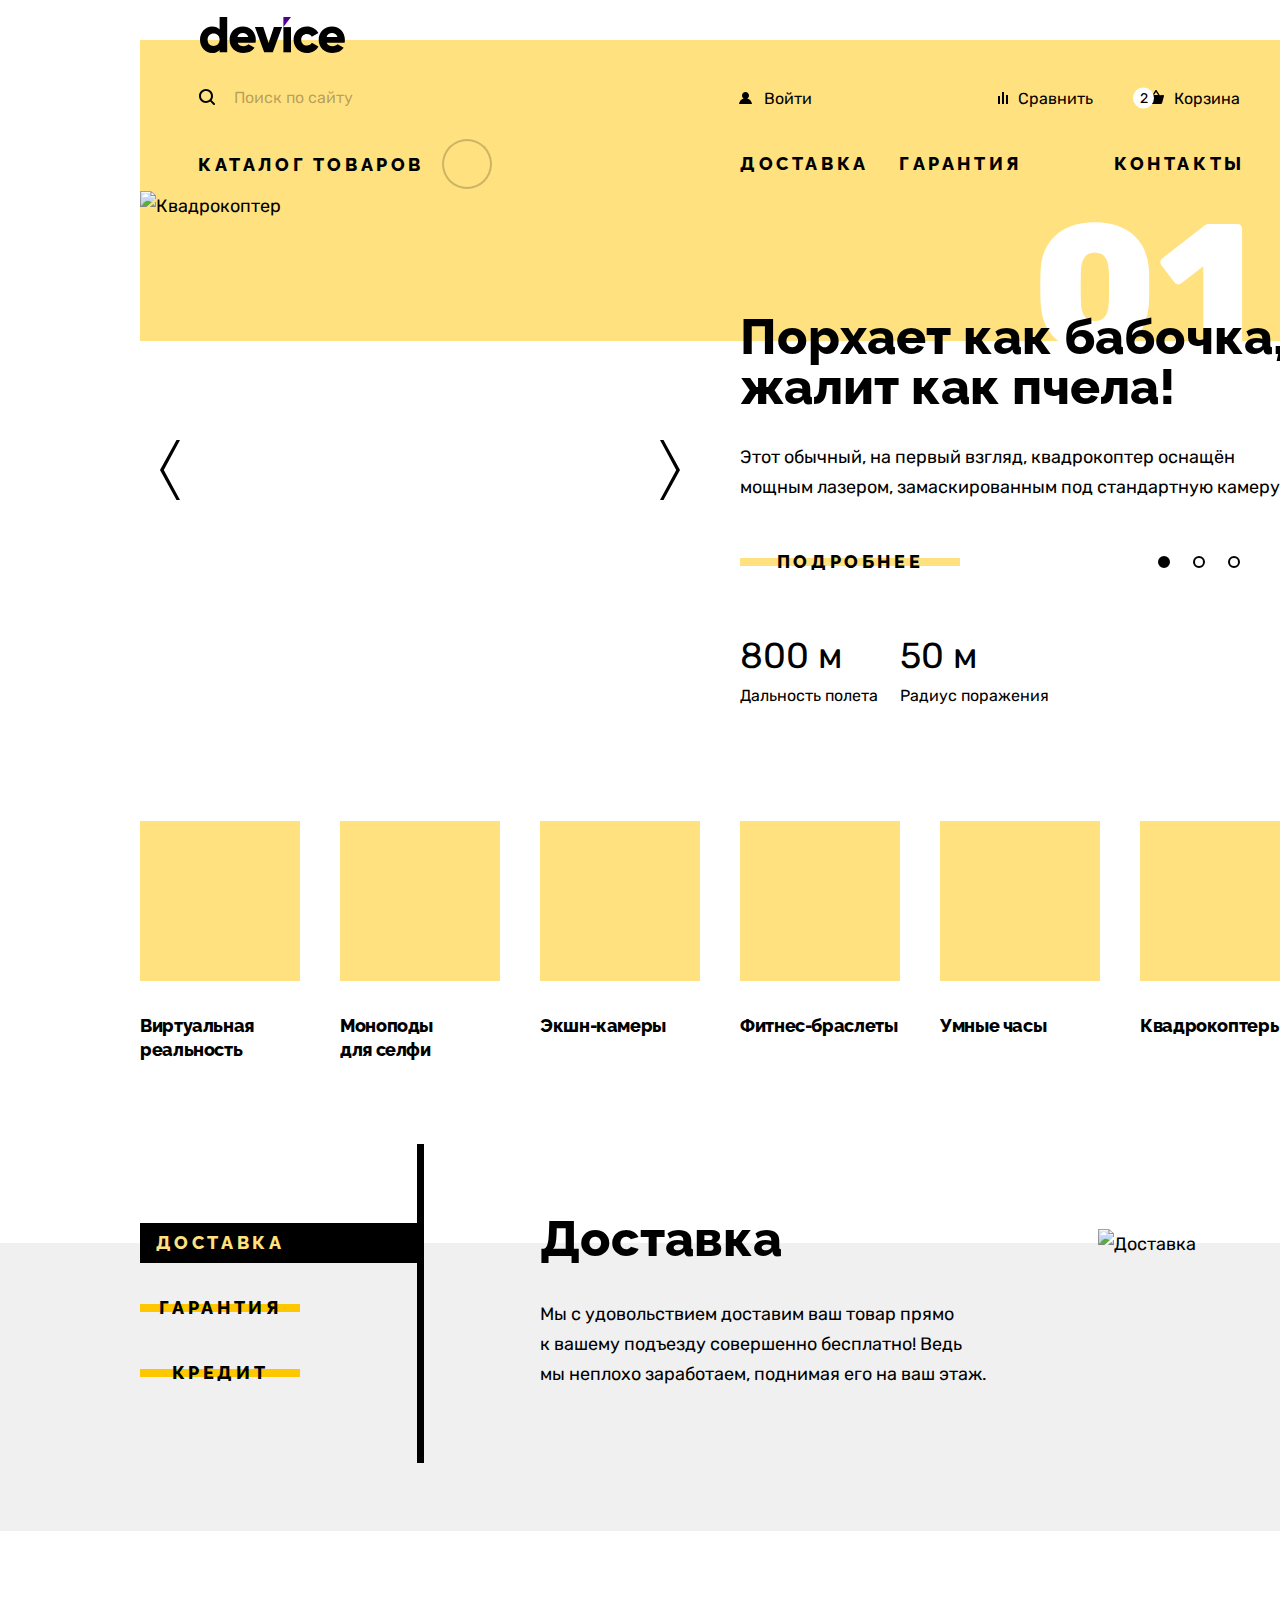
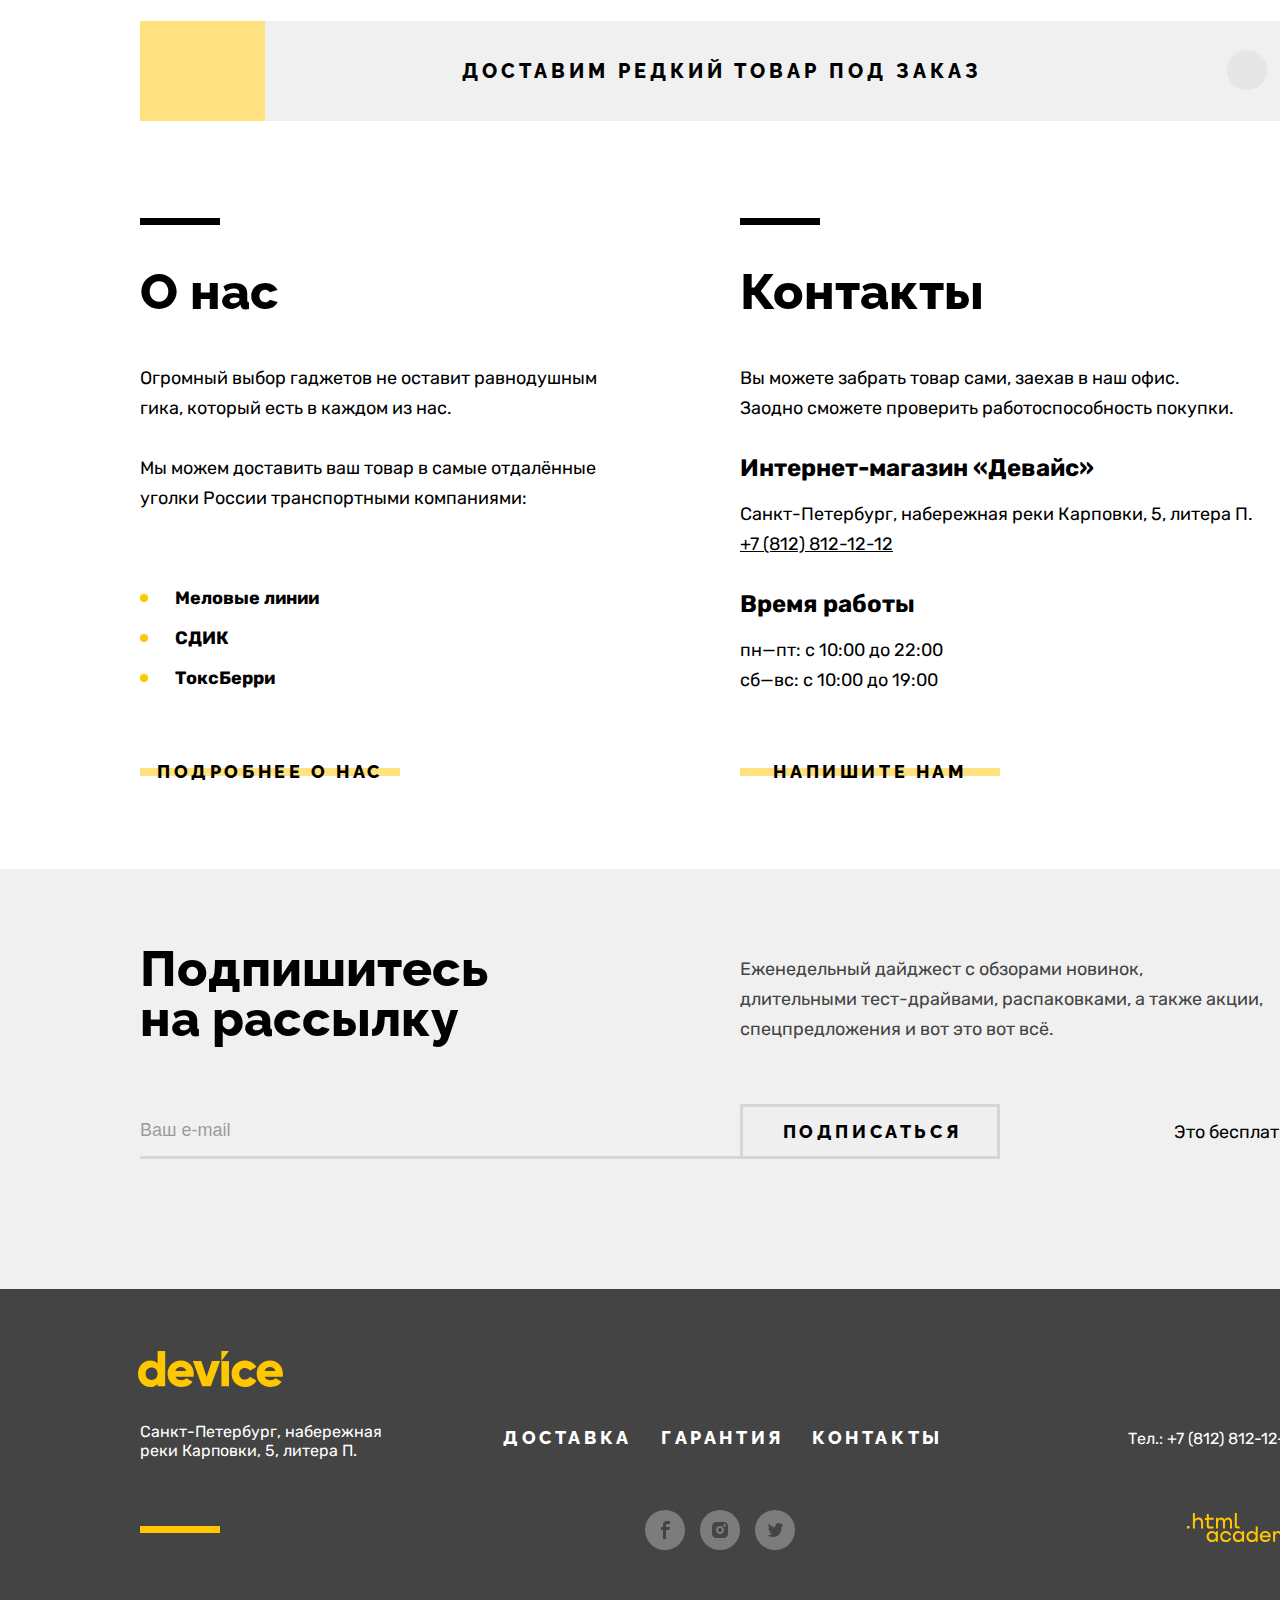
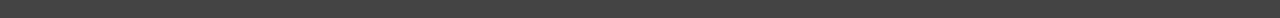
==== commit b41ecdf6: "Сделал rearrange CSS с учетом критериев приемки" ====
--- a/index.html
+++ b/index.html
@@ -2,8 +2,9 @@
 <html lang="ru">
 <head>
   <meta charset="utf-8">
-  <title>HTML Academy: Де вайс</title>
+  <title>HTML Academy: Device</title>
   <link rel="stylesheet" href="css/styles.css">
+  <link rel="icon" href="favicon.ico" type="image/x-icon">
 </head>
 <body>
 <header class="page-header page-header_main-page">
@@ -53,32 +54,70 @@
             <path
                     d="m15.3 5-3.5.2L8.6.3C8.5.1 8.2 0 8 0c-.2 0-.5.1-.6.3L4.2 5.2H.7c-.4 0-.7.3-.7.7v.2l1.9 6.8c.2.7.7 1.1 1.4 1.1h9.4c.7 0 1.2-.4 1.4-1.1L16 6v-.2c0-.4-.3-.8-.7-.8ZM8 1.9l2.2 3.2H5.9L8 1.9Z"/>
           </svg>
-          Корзина</a>
+          Корзина
+        </a>
+        
+        <!-- Поповер корзины отключен -->
+        <div class="popover-cart">
+          <button class="popover-close">
+            2
+            <span class="visually-hidden">Закрыть корзину</span>
+          </button>
+          <div class="popover-content">
+            <h2 class="popover-title visually-hidden">Корзина</h2>
+            <div class="popover-cart-item">
+              <a class="popover-link" href="#">
+                <img class="popover-image" src="img/popover-product-1.png" alt="Любительская селфи-палка" width="41"
+                     height="43">Любительская селфи-палка
+              </a>
+              <button class="popover-delete-item">
+                <svg class="popover-delete-icon" aria-hidden="true" focusable="false" width="11" height="11"
+                     viewBox="0 0 11 11" xmlns="http://www.w3.org/2000/svg">
+                  <path d="M11 1L10 0L5.5 4.5L1 0L0 1L4.5 5.5L0 10L1 11L5.5 6.5L10 11L11 10L6.5 5.5L11 1Z"
+                  />
+                </svg>
+              </button>
+            </div>
+            <div class="popover-cart-item">
+              <a class="popover-link" href="#">
+                <img class="popover-image" src="img/popover-product-2.png" alt="Любительская селфи-палка" width="41"
+                     height="43">Профессиональная селфи-палка
+              </a>
+              <button class="popover-delete-item">
+                <svg class="popover-delete-icon" aria-hidden="true" focusable="false" width="11" height="11"
+                     viewBox="0 0 11 11" xmlns="http://www.w3.org/2000/svg">
+                  <path d="M11 1L10 0L5.5 4.5L1 0L0 1L4.5 5.5L0 10L1 11L5.5 6.5L10 11L11 10L6.5 5.5L11 1Z"
+                  />
+                </svg>
+              </button>
+            </div>
+            <div class="popover-cart-total">
+              <p>Товаров: 2</p>
+              <p>Сумма: 2000 ₽</p>
+            </div>
+            <button class="open-cart-button">Открыть корзину</button>
+          </div>
+        </div>
       </li>
     </ul>
     <ul class="navigation__list navigation-main">
-      <li class="navigation-main__catalog-item">
-        <a class="navigation-main__catalog-link" href="catalog.html">Каталог товаров</a>
-        <details class="navigation-main__catalog-details">
-          <summary class="navigation-main__plus-button"></summary>
-          <ul class="navigation-main__summary-list">
-            <li class="navigation-main__summary-item">
-              <a class="summary-link" href="#">Виртуальная реальность</a></li>
-            <li class="navigation-main__summary-item">
-              <a class="summary-link" href="#">Фитнес-браслеты</a>
-            </li>
-            <li class="navigation-main__summary-item">
-              <a class="summary-link" href="#">Квадрокоптеры</a>
-            </li>
-            <li class="navigation-main__summary-item">
-              <a class="summary-link" href="#">Моноподы для cелфи</a></li>
-            <li class="navigation-main__summary-item item-double-row">
-              <a class="summary-link" href="#">Умные часы</a>
-            </li>
-            <li class="navigation-main__summary-item">
-              <a class="summary-link" href="#">Экшн-камеры</a></li>
-          </ul>
-        </details>
+      <li>
+        <button class="navigation-main__catalog-button">Каталог товаров</button>
+        <ul class="navigation-main__summary-list">
+          <li class="navigation-main__summary-item"><a class="summary-link" href="#">Виртуальная
+                                                                                     реальность</a></li>
+          <li class="navigation-main__summary-item"><a class="summary-link" href="#">Фитнес-браслеты</a>
+          </li>
+          <li class="navigation-main__summary-item"><a class="summary-link" href="#">Квадрокоптеры</a>
+          </li>
+          <li class="navigation-main__summary-item">
+            <a class="summary-link" href="catalog.html">Моноподы для cелфи</a>
+          </li>
+          <li class="navigation-main__summary-item item-double-row"><a class="summary-link" href="#">Умные
+                                                                                                     часы</a>
+          </li>
+          <li class="navigation-main__summary-item"><a class="summary-link" href="#">Экшн-камеры</a></li>
+        </ul>
       </li>
       <li class="navigation-main__delivery-item">
         <a class="navigation-main__link" href="#">Доставка</a>
@@ -120,7 +159,7 @@
         <p class="slider__number">01</p>
         <p class="slider__slogan">Порхает как бабочка,<br>
                                   жалит как пчела!</p>
-        <p class="slider__description">Этот обычный, на первый взгляд, квадрокоптер оснащен мощным лазером,
+        <p class="slider__description">Этот обычный, на первый взгляд, квадрокоптер оснащён мощным лазером,
                                        замаскированным под стандартную камеру.
         </p>
         <div class="paganation-wrapper">
@@ -161,7 +200,7 @@
           </a>
         </li>
         <li class="category__item">
-          <a class="category__link" href="#">
+          <a class="category__link" href="catalog.html">
             <div class="category__image category__image-2"></div>
             <p class="category__content">Моноподы<br>для селфи</p>
           </a>
@@ -280,7 +319,8 @@
                                     вот всё.</p>
       <form class="subscribe__form" method="GET" action="https://echo.htmlacademy.ru/">
         <label for="subscribe" class="visually-hidden">e-mail для подписки</label>
-        <input class="subscribe__input" type="text" id="subscribe" name="subscribe" placeholder="Ваш e-mail">
+        <input class="subscribe__input" type="email" id="subscribe" name="subscribe" placeholder="Ваш e-mail"
+               pattern="[a-z0-9._%+-]+@[a-z0-9.-]+\.[a-z]{2, 4}$">
         <button class="subscribe__button" type="submit">Подписаться</button>
       </form>
       <p class="subscribe__text">Это бесплатно</p>
@@ -351,5 +391,68 @@
     </div>
   </div>
 </footer>
+
+<!-- Модальное окно выключено  -->
+<div class="modal-container">
+  <div class="modal">
+    <button class="modal-close-button">
+      <svg class="modal-close-icon" aria-hidden="true" focusable="false" width="26" height="26" viewBox="0 0 26 26"
+           xmlns="http://www.w3.org/2000/svg">
+        <path d="M26 3L23 0L13 10L3 0L0 3L10 13L0 23L3 26L13 16L23 26L26 23L16 13L26 3Z"/>
+      </svg>
+    </button>
+    <section class="modal-content">
+      <h2 class="modal-title">Доставка под заказ</h2>
+      <form class="modal-delivery-form" action="https://echo.htmlacademy.ru/">
+        <div class="field-group field-group-user-name">
+          <label for="user-name" class="form-label">Ваше имя:</label>
+          <input class="input-field input-user-name" type="text" id="user-name" name="user-name"
+                 placeholder="Имя Фамилия" required>
+          <p class="input-warning">Пожалуйста, представьтесь</p>
+        </div>
+        <div class="field-group field-group-user-email">
+          <label for="user-email" class="form-label">Ваш e-mail:</label>
+          <input class="input-field input-user-email" type="email" id="user-email" name="user-email"
+                 placeholder="Введите e-mail" pattern="[a-z0-9._%+-]+@[a-z0-9.-]+\.[a-z]{2, 4}$" required>
+          <p class="input-warning">Забавный у вас адрес</p>
+        </div>
+        <div class="field-group field-group-orders-items">
+          <label for="orders-items" class="form-label">Что нужно привезти:</label>
+          <input class="input-field" type="text" id="orders-items" name="orders-items" placeholder="В свободной форме">
+        </div>
+        <div class="field-group field-group-number-of-item">
+          <label for="number-of-item" class="form-label">Количество:</label>
+          <input class="input-field input-number-of-item" type="number" id="number-of-item" name="number-of-item"
+                 placeholder="1" required>
+          
+          <button class="button-number-minus" type="button">
+            <svg class="modal-plus-minus" aria-hidden="true" focusable="false" width="16" height="2" viewBox="0 0 16 2"
+                 xmlns="http://www.w3.org/2000/svg">
+              <path d="M16 0H0V2H16V0Z"/>
+            </svg>
+            <span class="visually-hidden">Уменьшить количество товара</span>
+          </button>
+          <button class="button-number-plus" type="button">
+            <svg class="modal-plus-minus" aria-hidden="true" focusable="false" width="16" height="16"
+                 xmlns="http://www.w3.org/2000/svg">
+              <path d="M16 7H9V0H7v7H0v2h7v7h2V9h7V7Z"/>
+            </svg>
+            <span class="visually-hidden">Увеличить количество товара</span>
+          </button>
+          <button class="tooltip-info" type="button">
+            <span class="visually-hidden">Информация о количестве</span>
+          </button>
+          <div class="tooltip-content">
+            <p>
+              Постараемся найти, сколько нужно. Привезём сколько получится по требованиям
+              к провозу багажа.
+            </p>
+          </div>
+        </div>
+        <button class="button modal-button" type="submit">Отправить</button>
+      </form>
+    </section>
+  </div>
+</div>
 </body>
 </html>--- a/css/styles.css
+++ b/css/styles.css
@@ -36,22 +36,27 @@
 }
 
 body {
+  display: flex;
+  flex-direction: column;
+  min-width: 1440px;
+  min-height: 100%;
   margin: 0;
   padding: 0;
-  display: flex;
-  flex-direction: column;
-  min-height: 100%;
   font-family: "Rubik", sans-serif;
+  font-size: 18px;
   font-weight: 400;
-  font-size: 18px;
   line-height: 30px;
+  color: #000000;
   background-color: #ffffff;
-  color: #000000;
+}
+
+img {
+  object-fit: contain;
 }
 
 li {
+  margin: 0;
   list-style-type: none;
-  margin: 0;
 }
 
 ul,
@@ -65,16 +70,16 @@
 
 /* типовая кнопка */
 .button {
+  display: block;
+  box-sizing: border-box;
   height: 40px;
-  display: block;
   padding-top: 9px;
   padding-bottom: 11px;
   font-family: "Raleway", sans-serif;
   font-size: 18px;
   line-height: 21px;
   color: #000000;
-  text-transform: uppercase;
-  text-decoration: none;
+  border: none;
   background: linear-gradient(
           180deg,
           rgba(255, 255, 255, 0) 40%,
@@ -82,12 +87,13 @@
           #ffc700 60%,
           rgba(255, 255, 255, 0) 60%
   );
+  text-decoration: none;
   letter-spacing: 0.2em;
-  border: none;
-  box-sizing: border-box;
+  text-transform: uppercase;
 }
 
 .button:focus {
+  outline: none;
   background: linear-gradient(
           180deg,
           rgba(255, 255, 255, 0) 40%,
@@ -95,7 +101,6 @@
           #af4fff 60%,
           rgba(255, 255, 255, 0) 60%
   );
-  outline: none;
 }
 
 .button:hover {
@@ -110,18 +115,17 @@
 .page-header {
   position: relative;
   z-index: 3;
+  box-sizing: border-box;
+  width: 1160px;
+  min-height: 150px;
   margin: 40px auto 0 auto;
-  padding: 38px 40px 38px 40px;
-  width: 1160px;
-  height: 186px;
-  box-sizing: border-box;
+  padding: 38px 40px 0 40px;
+  color: #000000;
   background-color: #ffe17f;
-  color: #000000;
-}
-
-.page-header_main-page {
-  height: 150px;
-  /*padding-bottom: 152px;*/
+}
+
+.page-header_catalog {
+  min-height: 183px;
 }
 
 .page-header__logo {
@@ -135,26 +139,27 @@
 }
 
 .navigation__list {
+  display: flex;
+  flex-wrap: wrap;
+  align-items: center;
   width: 100%;
-  display: flex;
-  align-items: center;
+  margin: 0;
   padding: 0;
-  margin: 0;
 }
 
 /* Меню навигация пользователя */
 .navigation-user {
   position: relative;
+  justify-content: space-between;
+  box-sizing: border-box;
+  margin-bottom: 19px;
   font-size: 16px;
   line-height: 19px;
-  margin-bottom: 19px;
-  box-sizing: border-box;
-  justify-content: space-between;
 }
 
 .navigation-user__search-item {
+  width: 508px;
   margin: 0 23px 0 7px;
-  width: 508px;
 }
 
 .navigation-user__form {
@@ -168,23 +173,23 @@
   left: 12px;
   width: 16px;
   height: 16px;
+  border: none;
+  outline: none;
   background: #ffe17f url(../img/nav-search-logo.svg) 50% 50% no-repeat;
-  border: none;
-  outline: none;
   cursor: pointer;
 }
 
 .navigation-user__input {
-  font-size: 16px;
   display: block;
+  box-sizing: border-box;
   width: 516px;
   height: 40px;
   margin: 0;
   padding-left: 45px;
+  font-size: 16px;
+  color: #000000;
+  border: 2px solid transparent;
   background-color: #ffe17f;
-  color: #000000;
-  box-sizing: border-box;
-  border: 2px solid transparent;
 }
 
 .navigation-user__input::placeholder {
@@ -218,18 +223,18 @@
 
 .navigation-user__button-find {
   position: absolute;
+  top: 0;
   right: 0;
-  top: 0;
+  box-sizing: border-box;
   width: 160px;
   height: 40px;
-  background-color: #ffe17f;
-  box-sizing: border-box;
+  font-family: "Rubik", sans-serif;
+  font-size: 16px;
   border: 2px solid #000000;
   border-top-right-radius: 20px;
   border-bottom-right-radius: 20px;
-  font-family: "Rubik", sans-serif;
-  font-size: 16px;
-  outline: none;
+  outline: none;
+  background-color: #ffe17f;
 }
 
 .navigation-user__button-find:focus {
@@ -238,14 +243,14 @@
 
 .navigation-user__button-find:hover {
   color: #ffffff;
+  border-color: #000000;
   background-color: #000000;
-  border-color: #000000;
 }
 
 .navigation-user__button-find:active {
   color: rgba(255, 255, 255, 0.3);
+  border-color: #000000;
   background-color: #000000;
-  border-color: #000000;
 }
 
 .navigation-user__login-item {
@@ -261,19 +266,19 @@
 }
 
 .navigation-user__cart-item::after {
-  display: flex;
-  justify-content: center;
-  align-content: center;
-  position: absolute;
-  content: "2";
+  position: absolute;
   top: 20px;
   left: 7px;
+  display: flex;
+  align-content: center;
+  justify-content: center;
+  width: 21px;
   font-size: 14px;
-  transform: translateY(-50%);
-  background-color: #ffffff;
-  width: 21px;
   line-height: 21px;
   border-radius: 50%;
+  background-color: #ffffff;
+  content: "2";
+  transform: translateY(-50%);
 }
 
 .navigation-user__cart-item:hover::after {
@@ -287,11 +292,11 @@
 .navigation-user__link {
   display: flex;
   align-items: baseline;
+  box-sizing: border-box;
   height: 40px;
-  text-decoration: none;
   color: #000000;
   border: 2px solid transparent;
-  box-sizing: border-box;
+  text-decoration: none;
 }
 
 .navigation-user__login-link {
@@ -329,8 +334,8 @@
 }
 
 .navigation-user__link:focus {
+  box-sizing: border-box;
   border: 2px solid #af4fff;
-  box-sizing: border-box;
   border-radius: 20px;
   outline: none;
 }
@@ -352,202 +357,182 @@
 .navigation-user__link:active .compare-icon,
 .navigation-user__link:active .login-icon,
 .navigation-user__link:active .cart-icon {
+  border: none;
   fill: rgba(0, 0, 0, 0.3);
-  border: none;
 }
 
 /* Меню навигация страницы */
+
 .navigation-main {
   font-family: "Raleway", sans-serif;
+  line-height: 21px;
   letter-spacing: 0.2em;
-  line-height: 21px;
-}
-
-.navigation-main__catalog-item {
-  display: flex;
-  box-sizing: border-box;
+}
+
+.navigation-main:last-child .navigation-main__link {
+  margin-right: -15px;
 }
 
 .navigation-main__delivery-item {
+  min-width: 159px;
   margin-left: auto;
-  width: 159px;
 }
 
 .navigation-main__warranty-item {
-  width: 215px;
+  min-width: 215px;
 }
 
 .navigation-main__contacts-item {
-  width: 166px;
-  text-align: right;
-}
-
-.navigation-main__button {
-  padding: 0;
+  min-width: 166px;
+  text-align: start;
+}
+
+.navigation-main__catalog-button {
+  position: relative;
+  display: flex;
+  align-items: center;
+  height: 50px;
+  padding: 0 16px 0 16px;
   font-family: "Raleway", sans-serif;
   font-size: 18px;
   line-height: 21px;
+  border: 2px solid transparent;
+  border-radius: 25px;
+  outline: none;
+  background-color: #ffe17f;
+  cursor: pointer;
   letter-spacing: 0.2em;
   text-transform: uppercase;
-  background-color: #ffe17f;
-  border: none;
-  cursor: pointer;
-}
-
-.navigation-main__plus-button {
-  display: inline-block;
+}
+
+.navigation-main__catalog-button::after {
+  position: absolute;
+  right: -52px;
+  box-sizing: border-box;
   width: 50px;
   height: 50px;
-  background: url(../img/header-plus-button.svg) #ffe17f 50% 50% no-repeat;
   border: 2px solid rgba(0, 0, 0, 0.2);
   border-radius: 50%;
+  outline: none;
+  background: url(../img/header-plus-button.svg) #ffe17f 50% 50% no-repeat;
+  content: "";
+  cursor: pointer;
+}
+
+.navigation-main__catalog-button:hover + .navigation-main__summary-list,
+.navigation-main__catalog-button:focus + .navigation-main__summary-list {
+  display: grid;
+}
+
+.navigation-main__catalog-button:hover::after {
+  border: 2px solid #000000;
+  background: url(../img/header-minus-hover.svg) #ffe17f 50% 50% no-repeat;
+}
+
+.navigation-main__catalog-button:focus {
+  border: 2px solid #af4fff;
+}
+
+.navigation-main__catalog-button:active {
+  opacity: 0.3;
+}
+
+.navigation-main__summary-list {
+  position: absolute;
+  z-index: 3;
+  bottom: 0;
+  left: 0;
+  display: none;
+  grid-template-columns: 240px 200px auto;
   box-sizing: border-box;
-  cursor: pointer;
-  outline: none;
-}
-
-.navigation-main__catalog-link,
+  width: 1160px;
+  padding: 28px 0 52px 45px;
+  background-color: #ffe17f;
+  transform: translateY(100%);
+  row-gap: 9px;
+}
+
+.navigation-main__summary-item {
+  font-family: "Rubik", sans-serif;
+  font-size: 16px;
+  font-weight: normal;
+  font-style: normal;
+  line-height: 18px;
+  letter-spacing: normal;
+}
+
+.item-double-row {
+  grid-column: span 2;
+}
+
+.summary-link {
+  display: inline-block;
+  box-sizing: border-box;
+  height: 27px;
+  padding: 2px 13px 0 13px;
+  color: #000000;
+  border: 2px solid transparent;
+  text-decoration: none;
+}
+
+.summary-link:focus {
+  border: 2px solid #af4fff;
+  border-radius: 25px;
+  outline: none;
+}
+
+.summary-link:hover {
+  opacity: 0.6;
+}
+
+.summary-link:active {
+  opacity: 0.3;
+}
+
+/* Оформление элементов навигации Доставка, Гарантия, Контакты */
+
 .navigation-main__link {
   position: relative;
   display: inline-block;
+  padding: 14px 18px 15px 18px;
+  color: #000000;
+  border: 2px solid transparent;
+  outline: none;
   text-decoration: none;
-  color: #000000;
   text-transform: uppercase;
-  border: 2px solid transparent;
-}
-
-.navigation-main__catalog-link {
-  padding: 14px 15px 15px 18px;
-}
-
-.navigation-main__link {
-  padding: 14px 18px 15px 18px;
-}
-
-.navigation-main__catalog-link:focus,
+}
+
+.navigation-main__link:hover::before {
+  position: absolute;
+  right: 20px;
+  bottom: 10px;
+  left: 18px;
+  height: 2px;
+  background-color: #000000;
+  content: "";
+}
+
 .navigation-main__link:focus {
   border: 2px solid #af4fff;
-  box-sizing: border-box;
   border-radius: 25px;
-  outline: none;
-}
-
-.navigation-main__catalog-link:active {
-  opacity: 0.3;
-  border: 2px solid transparent;
-}
-
-.navigation-main__plus-button:focus {
-  outline: none;
-}
-
-.navigation-main__catalog-link:hover + .navigation-main__plus-button,
-.navigation-main__plus-button:hover {
-  background: url(../img/nav-minus-hover.svg) #ffe17f 50% 50% no-repeat;
-  border: 2px solid #000000;
-}
-
-.navigation-main__catalog-link:active + .navigation-main__plus-button,
-.navigation-main__plus-button:active {
-  background: url(../img/nav-minus-action.svg) #ffe17f 50% 50% no-repeat;
-  border: 2px solid rgba(0, 0, 0, 0.2);
-}
-
-details[open] .navigation-main__plus-button::after {
-  content: "";
-  background: url(../img/nav-minus-hover.svg) #ffe17f 50% 50% no-repeat;
-  width: 50px;
-  height: 50px;
-  top: 0;
-  left: 0;
-  border: 2px solid #000000;
-  border-radius: 50%;
-  box-sizing: border-box;
-  cursor: pointer;
-  outline: none;
-  position: absolute;
-}
-
-.navigation-main__catalog-details {
-  position: relative;
-}
-
-.navigation-main__summary-list {
-  z-index: 3;
-  padding: 26px 0 0 45px;
-  position: absolute;
-  display: grid;
-  grid-template-columns: 240px 200px auto;
-  grid-template-rows: 36px 36px;
-  background-color: #ffe17f;
-  width: 1160px;
-  height: 178px;
-  left: -303px;
-  box-sizing: border-box;
-}
-
-.navigation-main__summary-item {
-  font-family: "Rubik", sans-serif;
-  font-style: normal;
-  font-weight: normal;
-  letter-spacing: normal;
-  font-size: 16px;
-  line-height: 18px;
-}
-
-.item-double-row {
-  grid-column: span 2;
-}
-
-.summary-link {
-  display: inline-block;
-  color: #000000;
-  text-decoration: none;
-  border: 2px solid transparent;
-  height: 27px;
-  padding: 2px 13px 0 13px;
-  box-sizing: border-box;
-}
-
-.summary-link:focus {
-  outline: none;
-  border: 2px solid #af4fff;
-  border-radius: 25px;
-}
-
-.summary-link:hover {
-  opacity: 0.6;
-}
-
-.summary-link:active {
-  opacity: 0.3;
 }
 
 .navigation-main__link:active {
   color: rgba(0, 0, 0, 0.3);
 }
 
-.navigation-main__link:hover::before {
-  position: absolute;
-  content: "";
-  left: 18px;
-  right: 20px;
-  bottom: 10px;
-  height: 2px;
-  background-color: #000000;
-}
-
 .navigation-main__link:active::before {
   position: absolute;
-  content: "";
-  left: 21px;
   right: 23px;
   bottom: 10px;
+  left: 21px;
   height: 2px;
   background-color: rgba(0, 0, 0, 0.3);
+  content: "";
 }
 
 /* свойства секции "main" */
+
 .page-main {
   display: flex;
   flex-direction: column;
@@ -563,20 +548,21 @@
 }
 
 /* свойства секции "slider" */
+
 .slider {
   position: relative;
   display: flex;
   justify-content: space-between;
+  margin-top: 0;
   margin-bottom: 70px;
-  margin-top: 0;
 }
 
 .slider:before {
-  content: "";
   position: absolute;
   width: 100%;
   height: 150px;
   background-color: #ffe17f;
+  content: "";
 }
 
 .slider__img-section {
@@ -586,27 +572,32 @@
 
 .slider__controls {
   position: absolute;
+  top: 50%;
   width: 100%;
-  top: 50%;
   transform: translateY(-50%);
 }
 
 .slider__info-section {
   padding: 30px 0 39px 40px;
+  max-width: 560px;
+}
+
+.slider-image {
+  max-width: 560px;
 }
 
 .slider__button-prev,
 .slider__button-next {
-  padding: 0;
-  position: absolute;
+  position: absolute;
+  box-sizing: border-box;
   width: 40px;
   height: 80px;
+  padding: 0;
   border: none;
+  outline: none;
+  background: inherit;
   cursor: pointer;
   transform: translate(-50%, -50%);
-  box-sizing: border-box;
-  background: inherit;
-  outline: none;
 }
 
 .slider__button-prev:focus,
@@ -638,36 +629,37 @@
   position: relative;
   z-index: 1;
   margin: 0 47px 0 0;
-  text-align: end;
+  font-size: 180px;
   font-weight: 800;
-  font-size: 180px;
   line-height: 135px;
   color: #ffffff;
+  text-align: end;
 }
 
 .slider__slogan {
   position: relative;
   z-index: 2;
   margin: -44px 0 30px 0;
+  max-width: 560px;
   font-family: "Raleway", sans-serif;
   font-size: 50px;
   line-height: 50px;
 }
 
 .slider__description {
-  margin: 0 0 41px 0;
+  margin: 0 0 40px 0;
 }
 
 .paganation-wrapper {
-  margin: 0 0 60px 0;
+  display: flex;
+  justify-content: space-between;
+  margin: 0 0 59px 0;
   padding-right: 60px;
-  display: flex;
-  justify-content: space-between;
+  flex-wrap: wrap;
 }
 
 .slider__link {
-  width: 220px;
-  text-align: center;
+  min-width: 220px;
   background: linear-gradient(
           180deg,
           rgba(255, 255, 255, 0) 40%,
@@ -675,6 +667,7 @@
           #ffe17f 60%,
           rgba(255, 255, 255, 0) 60%
   );
+  text-align: center;
 }
 
 .slider__link:hover {
@@ -682,14 +675,13 @@
 }
 
 .slider__pagination {
-  margin: 0;
-  padding: 0 0 0 15px;
   display: flex;
   align-items: center;
   gap: 23px;
   flex-wrap: wrap;
-  /*width: 80px;*/
   justify-content: space-between;
+  margin: 0;
+  padding: 0 0 0 15px;
 }
 
 .slider__pagination-item {
@@ -700,16 +692,16 @@
 
 .slider__pagination-button {
   display: block;
+  box-sizing: border-box;
+  width: 12px;
+  height: 12px;
   margin: 0;
   padding: 0;
-  width: 12px;
-  height: 12px;
   border: solid #000000 2px;
   border-radius: 50%;
+  outline: none;
   background-color: #ffffff;
   cursor: pointer;
-  box-sizing: border-box;
-  outline: none;
 }
 
 .slider__pagination-button:focus {
@@ -727,22 +719,24 @@
 
 .slider__pagination-button_current,
 .slider__pagination-button_current:focus {
+  opacity: 1;
+  border-color: #000000;
   background-color: #000000;
-  border-color: #000000;
-  opacity: 1;
 }
 
 .slider__specification {
+
   display: grid;
-  grid-template-columns: 160px 160px;
-  row-gap: 10px;
-  flex-wrap: wrap;
+  white-space: normal;
+  grid-template-columns: minmax(140px, max-content) minmax(140px, max-content);
+
   margin: 0;
   padding: 0;
+  row-gap: 10px;
+  column-gap: 20px;
 }
 
 .specification__definition {
-  width: 160px;
   margin: 0;
   padding: 0;
   font-size: 36px;
@@ -750,7 +744,6 @@
 }
 
 .specification__term {
-  width: 160px;
   margin: 0;
   padding: 0;
   font-size: 16px;
@@ -764,8 +757,10 @@
 
 .category__list {
   display: flex;
-  justify-content: space-between;
+  justify-content: start;
   padding: 0;
+  flex-wrap: wrap;
+  gap: 40px;
 }
 
 .category__item {
@@ -773,8 +768,8 @@
 }
 
 .category__link {
+  color: #000000;
   text-decoration: none;
-  color: #000000;
 }
 
 .category__link:focus {
@@ -796,10 +791,10 @@
 }
 
 .category__image {
+  align-content: center;
   width: 160px;
   height: 160px;
   margin-bottom: 33px;
-  align-content: center;
 }
 
 .category__image-1 {
@@ -827,33 +822,33 @@
 }
 
 .category__link:active .category__image-1 {
+  outline: none;
   background: url(../img/cat-VR-logo-active.svg) #ffe17f 50% 50% no-repeat;
-  outline: none;
 }
 
 .category__link:active .category__image-2 {
+  outline: none;
   background: url(../img/car-monopode-logo-active.svg) #ffe17f 50% 100% no-repeat;
-  outline: none;
 }
 
 .category__link:active .category__image-3 {
+  outline: none;
   background: url(../img/cat-actcam-logo-active.svg) #ffe17f 53% 50% no-repeat;
-  outline: none;
 }
 
 .category__link:active .category__image-4 {
+  outline: none;
   background: url(../img/cat-fitnessbr-logo-active.svg) #ffe17f 50% 50% no-repeat;
-  outline: none;
 }
 
 .category__link:active .category__image-5 {
+  outline: none;
   background: url(../img/cat-smartwatch-logo-active.svg) #ffe17f 50% 50% no-repeat;
-  outline: none;
 }
 
 .category__link:active .category__image-6 {
+  outline: none;
   background: url(../img/cat-quadro-logo-active.svg) #ffe17f 50% 50% no-repeat;
-  outline: none;
 }
 
 .category__content {
@@ -865,34 +860,34 @@
 
 /* свойства секции "services" */
 .service {
+  height: 288px;
   margin: 100px 0 90px 0;
-  height: 288px;
   background-color: #f0f0f0;
 }
 
 .service-wrapper {
   position: relative;
   top: -100px;
+  display: flex;
+  align-items: center;
+  flex-direction: row;
   height: 320px;
   margin-top: 0;
-  display: flex;
-  flex-direction: row;
-  align-items: center;
 }
 
 .service__tabs {
   display: flex;
-  padding-top: 10px;
   flex-direction: column;
   justify-content: space-between;
   height: 170px;
+  padding-top: 10px;
 }
 
 .tab-label {
   display: block;
+  box-sizing: border-box;
+  width: 160px;
   height: 40px;
-  width: 160px;
-  text-align: center;
   font-family: "Raleway", sans-serif;
   font-size: 18px;
   line-height: 40px;
@@ -903,13 +898,14 @@
           #ffc700 60%,
           rgba(255, 255, 255, 0) 60%
   );
+  cursor: pointer;
+  text-align: center;
+  letter-spacing: 0.2em;
   text-transform: uppercase;
-  cursor: pointer;
-  letter-spacing: 0.2em;
-  box-sizing: border-box;
 }
 
 .tab-label:focus {
+  outline: none;
   background: linear-gradient(
           180deg,
           rgba(255, 255, 255, 0) 40%,
@@ -917,7 +913,6 @@
           #af4fff 60%,
           rgba(255, 255, 255, 0) 60%
   );
-  outline: none;
 }
 
 .tab-label:hover {
@@ -942,9 +937,9 @@
 
 .tab-block {
   display: none;
+  box-sizing: border-box;
   height: 319px;
   padding: 70px 65px 0 116px;
-  box-sizing: border-box;
 }
 
 #delivery:checked ~ .service__panels .tab-block-delivery,
@@ -956,8 +951,8 @@
   grid-template-areas:
     "tab-description tab-image"
     "tab-content tab-image";
+  grid-column-gap: 58px;
   grid-row-gap: 15px;
-  grid-column-gap: 58px;
 }
 
 #delivery:checked ~ .service__tabs .delivery_tab,
@@ -965,22 +960,22 @@
 #credit:checked ~ .service__tabs .credit_tab {
   position: relative;
   margin-right: 117px;
+  color: #ffe17f;
   background: #000000;
-  color: #ffe17f;
 }
 
 /* часть черного таба */
 #delivery:checked ~ .service__tabs .delivery_tab::after,
 #warranty:checked ~ .service__tabs .warranty_tab::after,
 #credit:checked ~ .service__tabs .credit_tab::after {
-  content: "";
-  position: absolute;
+  position: absolute;
+  top: 0;
+  right: 0;
   width: 120px;
   height: 40px;
+  background: #000000;
+  content: "";
   transform: translateX(100%);
-  top: 0;
-  right: 0;
-  background: #000000;
 }
 
 .tab-description {
@@ -990,8 +985,8 @@
 
 .tab-image {
   display: block;
+  grid-area: tab-image;
   margin-top: 15px;
-  grid-area: tab-image;
 }
 
 .tab-content {
@@ -1048,24 +1043,25 @@
 }
 
 .delivery__content {
+  max-width: 850px;
+  align-self: center;
   padding-right: 15px;
-  margin-top: 37px;
   font-family: "Raleway", sans-serif;
   font-size: 20px;
   line-height: 24px;
+  letter-spacing: 0.2em;
   text-transform: uppercase;
-  letter-spacing: 0.2em;
 }
 
 .delivery__button {
-  margin: 29px 33px 31px 33px;
   width: 40px;
   height: 40px;
-  background: url(../img/delivery-info-logo.svg) rgba(220, 220, 220, 0.5) 50% 50% no-repeat;
+  margin: 29px 33px 31px 33px;
   border: none;
   border-radius: 50%;
+  outline: none;
+  background: url(../img/delivery-info-logo.svg) rgba(220, 220, 220, 0.5) 50% 50% no-repeat;
   cursor: pointer;
-  outline: none;
 }
 
 .about__wrapper {
@@ -1084,21 +1080,21 @@
 .info__title,
 .contact__title {
   position: relative;
+  margin-bottom: 46px;
   font-family: "Raleway", sans-serif;
   font-size: 50px;
   line-height: 50px;
-  margin-bottom: 46px;
 }
 
 .info__title::before,
 .contact__title::before {
+  position: absolute;
+  top: -49px;
   display: block;
-  position: absolute;
-  top: -49px;
-  content: "";
   width: 80px;
   height: 7px;
   background-color: #000000;
+  content: "";
 }
 
 .info__list {
@@ -1114,16 +1110,16 @@
 }
 
 .info__list-item::before {
-  display: block;
   position: absolute;
   top: 50%;
   left: -35px;
-  content: "";
+  display: block;
   width: 8px;
   height: 8px;
   border-radius: 50%;
+  background-color: #ffc700;
+  content: "";
   transform: translateY(-50%);
-  background-color: #ffc700;
 }
 
 .contact__subtitle {
@@ -1159,12 +1155,12 @@
 }
 
 .info__link {
+  display: block;
+  align-self: start;
   width: 260px;
-  display: block;
   margin-top: auto;
-  align-self: start;
+  background-color: #ffe17f;
   text-align: center;
-  background-color: #ffe17f;
 }
 
 .info__link,
@@ -1189,13 +1185,13 @@
 }
 
 .subscribe__wrapper {
-  padding: 75px 0 130px 0;
   display: grid;
   grid-template-columns: 560px 40px 360px 200px;
   grid-template-areas:
     "subscribe__slogan . subscribe__content subscribe__content"
     "subscribe__form subscribe__form subscribe__form subscribe__text";
   grid-row-gap: 60px;
+  padding: 75px 0 130px 0;
 }
 
 .subscribe__slogan {
@@ -1211,15 +1207,15 @@
 }
 
 .subscribe__input {
-  font-size: 18px;
   display: block;
+  width: 600px;
   margin: 0;
   padding: 0;
-  width: 600px;
+  font-size: 18px;
   border: none;
   border-bottom: 3px solid rgba(0, 0, 0, 0.1);
+  outline: none;
   background-color: inherit;
-  outline: none;
 }
 
 .subscribe__input::placeholder {
@@ -1251,18 +1247,18 @@
 }
 
 .subscribe__button {
+  box-sizing: border-box;
+  min-width: 260px;
+  height: 55px;
   padding: 14px 0 18px 4px;
-  height: 55px;
-  width: 260px;
+  font-family: "Raleway", sans-serif;
   font-size: 18px;
-  font-family: "Raleway", sans-serif;
   color: #000000;
+  border: 3px solid rgba(0, 0, 0, 0.1);
+  outline: none;
+  cursor: pointer;
   letter-spacing: 0.2em;
   text-transform: uppercase;
-  border: 3px solid rgba(0, 0, 0, 0.1);
-  cursor: pointer;
-  box-sizing: border-box;
-  outline: none;
 }
 
 .subscribe__button:focus {
@@ -1270,9 +1266,9 @@
 }
 
 .subscribe__button:hover {
+  color: #ffffff;
   border: 3px solid #000000;
   background-color: #000000;
-  color: #ffffff;
 }
 
 .subscribe__button:active {
@@ -1280,47 +1276,47 @@
 }
 
 .subscribe__content {
+  grid-area: subscribe__content;
   padding-top: 10px;
-  grid-area: subscribe__content;
   color: #444444;
 }
 
 .subscribe__text {
   position: relative;
   align-self: center;
+  grid-area: subscribe__text;
   justify-self: end;
-  grid-area: subscribe__text;
 }
 
 .subscribe__text::before {
   position: absolute;
-  content: "";
-  transform: translateY(-50%);
+  top: 50%;
   left: -36px;
-  top: 50%;
   width: 14px;
   height: 14px;
   background: url(../img/subscribe-check.svg) 50% 50% no-repeat;
+  content: "";
+  transform: translateY(-50%);
 }
 
 /* свойства "footer" */
 .page-footer {
   margin: 0;
   padding: 62px 0 62px;
+  color: #ffffff;
   background-color: #444444;
-  color: #ffffff;
 }
 
 .page-footer__logo {
+  margin-bottom: 17px;
   margin-left: -2px;
-  margin-bottom: 17px;
 }
 
 .page-footer__wrapper {
   display: grid;
+  align-items: center;
   grid-template-columns: 260px 1fr 260px;
   grid-row-gap: 38px;
-  align-items: center;
 }
 
 /* здесь отрицательный margin,
@@ -1328,44 +1324,36 @@
   и border focus мог выходить за пределы
   основной ширины page-container: 1160px  */
 .page-footer__address {
-  line-height: 19px;
   margin-top: 6px;
   margin-left: -15px;
-}
-
-/* здесь отрицательный margin,
-  чтобы выровнять блок по краю текста
-  и border focus мог выходить за пределы
-  основной ширины page-container: 1160px  */
-.page-footer__contact {
-  margin-right: -15px;
+  line-height: 19px;
 }
 
 .page-footer__address-text {
   display: block;
-  height: 46px;
+  justify-self: end;
+  box-sizing: border-box;
+  min-height: 46px;
   padding: 1px 13px 0 13px;
   border: 2px solid transparent;
-  justify-self: end;
-  box-sizing: border-box;
   border-radius: 10px;
 }
 
 .page-footer__address-text,
 .page-footer__contact {
   font-size: 16px;
+  font-style: normal;
   line-height: 19px;
-  font-style: normal;
+  color: #ffffff;
+  outline: none;
   text-decoration: none;
-  color: #ffffff;
-  outline: none;
 }
 
 .socials__list,
 .navigation__list-footer {
   display: flex;
+  flex-wrap: wrap;
   justify-content: center;
-  flex-wrap: wrap;
   margin: 0;
   padding: 0;
 }
@@ -1392,8 +1380,8 @@
   width: 40px;
   height: 40px;
   border-radius: 50%;
+  outline: none;
   background-color: rgba(255, 255, 255, 0.3);
-  outline: none;
 }
 
 .socials__link-icon {
@@ -1427,17 +1415,17 @@
 }
 
 .navigation-footer__link {
+  box-sizing: border-box;
   height: 50px;
   padding: 8px 16px 0 18px;
   font-family: "Raleway", sans-serif;
+  color: #ffffff;
+  border: 2px solid transparent;
+  border-radius: 25px;
+  outline: none;
+  text-decoration: none;
   letter-spacing: 0.2em;
   text-transform: uppercase;
-  text-decoration: none;
-  color: #ffffff;
-  border: 2px solid transparent;
-  outline: none;
-  box-sizing: border-box;
-  border-radius: 25px;
 }
 
 .navigation-footer__link:focus {
@@ -1450,13 +1438,13 @@
 }
 
 .navigation-footer__link:hover::before {
-  content: "";
-  position: absolute;
+  position: absolute;
+  right: 18px;
+  bottom: 7px;
+  left: 18px;
   height: 2px;
   background-color: #ffc700;
-  bottom: 7px;
-  left: 18px;
-  right: 18px;
+  content: "";
 }
 
 .navigation-footer__link:active {
@@ -1468,12 +1456,13 @@
 }
 
 .page-footer__contact {
+  margin-right: -15px;
   display: block;
-  height: 27px;
+  justify-self: end;
+  box-sizing: border-box;
+  min-height: 27px;
   padding: 1px 13px 0 13px;
   border: 2px solid transparent;
-  justify-self: end;
-  box-sizing: border-box;
   border-radius: 25px;
 }
 
@@ -1498,12 +1487,12 @@
 основной ширины page-container: 1160px  */
 .html-academy__link {
   display: block;
+  justify-self: end;
+  box-sizing: border-box;
   height: 53px;
   margin-right: -12px;
   padding: 8px 8px 0 8px;
-  justify-self: end;
   border: 2px solid transparent;
-  box-sizing: border-box;
   border-radius: 10px;
   outline: none;
 }
@@ -1545,6 +1534,7 @@
 
 .breadcrumbs {
   display: flex;
+  flex-wrap: wrap;
   gap: 11px;
   margin-left: -13px;
 }
@@ -1555,22 +1545,22 @@
 
 .breadcrumbs-item:not(:last-child)::after {
   position: absolute;
+  top: 50%;
+  right: -8px;
   width: 4px;
   height: 7px;
+  opacity: 0.6;
+  background: url("../img/cat-beardcrums-arrow.svg") 50% 50% no-repeat;
   content: "";
-  right: -8px;
   transform: translateY(-50%);
-  top: 50%;
-  background: url("../img/cat-beardcrums-arrow.svg") 50% 50% no-repeat;
-  opacity: 0.6;
 }
 
 .breadcrumbs-link {
   padding: 5px 12px 6px 12px;
   font-size: 16px;
   line-height: 19px;
+  color: rgba(0, 0, 0, 0.6);
   text-decoration: none;
-  color: rgba(0, 0, 0, 0.6);
 }
 
 .breadcrumbs-link:hover {
@@ -1579,8 +1569,8 @@
 }
 
 .breadcrumbs-link:focus {
+  color: rgba(0, 0, 0, 0.6);
   outline: 5px #af4fff solid;
-  color: rgba(0, 0, 0, 0.6);
 }
 
 .breadcrumbs-link:active {
@@ -1596,64 +1586,64 @@
 }
 
 .title-wrapper {
+  display: flex;
   grid-column: 1 / 3;
   grid-row: 1 / 2;
-  display: flex;
   justify-content: flex-end;
   background-color: #dcdcdc;
 }
 
 .catalog__title {
+  box-sizing: border-box;
   width: 328px;
-  height: 20px;
+  min-height: 20px;
   padding: 25px 0 25px 59px;
-  box-sizing: border-box;
-  background-color: #dcdcdc;
   font-family: "Raleway", sans-serif;
   line-height: 19px;
+  background-color: #dcdcdc;
+  letter-spacing: 0.1em;
   text-transform: uppercase;
-  letter-spacing: 0.1em;
 }
 
 .catalog-filter-wrapper {
+  display: flex;
   grid-column: 1 / 3;
   grid-row: 2 / 3;
-  display: flex;
   justify-content: flex-end;
   background-color: #e5e5e5;
 }
 
 .catalog__filter {
+  box-sizing: border-box;
+  width: 328px;
   padding: 75px 69px 0 59px;
-  width: 328px;
   background-color: #e5e5e5;
-  box-sizing: border-box;
 }
 
 .catalog__filter-list {
   display: flex;
+  gap: 10px;
   flex-direction: column;
-  gap: 10px;
+  margin-top: 19px;
   margin-bottom: 15px;
-  margin-top: 19px;
 }
 
 .catalog__filter-group {
   position: relative;
   margin: 0 0 30px 0;
   padding: 0;
+  border: none;
   background-color: #e5e5e5;
-  border: none;
-}
-
-.catalog__filter-group:before {
-  position: absolute;
-  content: "";
+}
+
+.catalog__filter-title:before {
+  position: absolute;
+  top: -6px;
+  right: 0;
   left: 0;
-  right: 0;
-  top: -38px;
   height: 2px;
   background-color: #000000;
+  content: "";
 
 }
 
@@ -1661,46 +1651,46 @@
 
 .filter__range-scale {
   position: relative;
+  height: 2px;
   margin: 33px 0 42px 0;
+  border-radius: 2px;
+  background-color: #dcdcdc;
+}
+
+.filter__range-bar {
+  position: absolute;
   height: 2px;
-  background-color: #dcdcdc;
-  border-radius: 2px;
-}
-
-.filter__range-bar {
-  position: absolute;
   background-color: #000000;
-  height: 2px;
 }
 
 .range-toggle {
-  padding: 0;
-  margin: 0 auto 6px auto;
   width: 18px;
   height: 18px;
+  margin: 0 auto 6px auto;
+  padding: 0;
   border: #000000 2px solid;
   border-radius: 50%;
+  outline: none;
   background: #ebebeb;
   cursor: pointer;
-  outline: none;
 }
 
 .range-wrapper {
   position: absolute;
-  display: flex;
+  top: -8px;
+  display: flex;
+  flex-direction: column;
   justify-content: center;
-  flex-direction: column;
-  top: -8px;
 }
 
 .range-wrapper-min {
+  left: 0;
   transform: translateX(-50%);
-  left: 0;
 }
 
 .range-wrapper-max {
+  right: 0;
   transform: translateX(50%);
-  right: 0;
 }
 
 .range-wrapper:hover .range-toggle {
@@ -1720,8 +1710,8 @@
 }
 
 .range-wrapper:active .range-toggle {
+  border: #000000 2px solid;
   background-color: #000000;
-  border: #000000 2px solid;
 }
 
 .range-wrapper:active .catalog__range-label {
@@ -1733,10 +1723,10 @@
 }
 
 .catalog__range-label {
-  color: rgba(0, 0, 0, 0.3);
   display: flex;
   font-size: 15px;
   line-height: 18px;
+  color: rgba(0, 0, 0, 0.3);
 }
 
 .range-label_min {
@@ -1744,26 +1734,26 @@
 }
 
 .catalog__range-input {
-  color: rgba(0, 0, 0, 0.3);
   max-width: 37px;
   padding: 0 2px;
   font: inherit;
+  color: rgba(0, 0, 0, 0.3);
+  border: none;
+  outline: none;
+  background-color: transparent;
   text-align: left;
-  background-color: transparent;
-  border: none;
-  outline: none;
   appearance: auto;
 }
 
 .catalog__range-input::-webkit-outer-spin-button,
 .catalog__range-input::-webkit-inner-spin-button {
+  margin: 0;
   appearance: none;
-  margin: 0;
 }
 
 .catalog__filter-title {
+  display: block;
   padding: 3px 0 0 0;
-  display: block;
   font-weight: 700;
   letter-spacing: -0.02em;
 }
@@ -1771,22 +1761,22 @@
 /* Оформление формы с чекбоксами и радиокнопками */
 
 .control {
+  position: relative;
   display: block;
-  position: relative;
   padding-left: 38px;
 }
 
 .control__mark {
   position: absolute;
+  top: 50%;
   left: 1px;
-  top: 50%;
-  transform: translateY(-50%);
+  box-sizing: border-box;
   width: 20px;
   height: 20px;
+  border: 2px solid rgba(0, 0, 0, 0.5);
+  border-radius: 3px;
   background: #ebebeb;
-  border: 2px solid rgba(0, 0, 0, 0.5);
-  box-sizing: border-box;
-  border-radius: 3px;
+  transform: translateY(-50%);
 }
 
 .control__input[type="radio"] + .control__mark {
@@ -1804,26 +1794,26 @@
 }
 
 .control__input[type="checkbox"]:checked + .control__mark:before {
-  content: "";
   position: absolute;
   top: 50%;
   left: 50%;
-  transform: translate(-50%, -50%);
   width: 10px;
   height: 10px;
   background-image: url("../img/filter-check.svg");
+  content: "";
+  transform: translate(-50%, -50%);
 }
 
 .control__input[type="radio"]:checked + .control__mark:before {
-  content: "";
   position: absolute;
   top: 50%;
   left: 50%;
-  transform: translate(-50%, -50%);
   width: 8px;
   height: 8px;
+  border-radius: 50%;
   background-color: #000000;
-  border-radius: 50%;
+  content: "";
+  transform: translate(-50%, -50%);
 }
 
 .control:hover .control__mark {
@@ -1897,25 +1887,25 @@
 }
 
 .sorting-type {
+  display: flex;
+  align-items: center;
+  box-sizing: border-box;
   width: 832px;
   height: 70px;
-  display: flex;
-  align-items: center;
   padding: 0 0 0 72px;
   background-color: #e5e5e5;
-  box-sizing: border-box;
 }
 
 .sorting-wrapper {
+  display: flex;
   grid-column: 3 / -1;
   grid-row: 1 / 2;
-  display: flex;
-  justify-items: flex-start;
+  justify-content: flex-start;
   background-color: #e5e5e5;
 }
 
 .sorting-label {
-  width: 186px;
+  min-width: 186px;
   font-family: "Raleway", sans-serif;
   font-size: 16px;
   line-height: 19px;
@@ -1927,15 +1917,15 @@
 .select-control {
   position: relative;
   z-index: 0;
+  margin-right: auto;
   padding: 4px 41px 7px 13px;
-  margin-right: auto;
   font-size: 16px;
   line-height: 19px;
   border: none;
+  outline: none;
+  background: url("../img/cat-select-arrow.svg") #e5e5e5 right 15px center no-repeat;
+  letter-spacing: 0.01em;
   appearance: none;
-  background: url("../img/cat-select-arrow.svg") #e5e5e5 right 15px center no-repeat;
-  outline: none;
-  letter-spacing: 0.01em;
 }
 
 .select-control:hover {
@@ -1988,29 +1978,29 @@
 /*Оформление карточки продукта*/
 
 .product-card {
+  position: relative;
   min-height: 460px;
-  position: relative;
 }
 
 .product-cards__wrapper {
+  display: flex;
   grid-column: 3 / 4;
   grid-row: 2 / 3;
-  display: flex;
   flex-direction: column;
   padding: 70px 0 77px 72px;
 }
 
 .product-card__list {
+  display: grid;
+  grid-template-columns: 1fr 1fr;
   padding: 0;
-  display: grid;
   grid-gap: 40px;
-  grid-template-columns: 1fr 1fr;
 }
 
 .product-card__link {
   z-index: 2;
+  outline: none;
   text-decoration: none;
-  outline: none;
 }
 
 .product-card__link:hover + .product-card__button {
@@ -2024,15 +2014,15 @@
 }
 
 .product-card__link:hover::after {
+  position: absolute;
   z-index: 2;
   top: 0;
   left: 0;
-  content: "";
-  position: absolute;
   width: 360px;
   height: 380px;
   opacity: 0.6;
   background: #f0f0f0;
+  content: "";
 }
 
 .product-card__link:focus .product-card__image {
@@ -2054,15 +2044,15 @@
 }
 
 .product-card__button {
+  position: absolute;
   z-index: 3;
-  display: none;
-  position: absolute;
-  text-align: center;
-  width: 180px;
   top: 192px;
   left: 50%;
+  display: none;
+  width: 180px;
   height: 40px;
   transform: translate(-50%, -50%);
+  text-align: center;
 }
 
 .product-card__button:hover {
@@ -2071,12 +2061,12 @@
 }
 
 .product-card_new {
+  position: absolute;
   z-index: 3;
-  position: absolute;
+  top: 27px;
+  right: 27px;
   width: 60px;
   height: 60px;
-  top: 27px;
-  right: 27px;
   background: url("../img/prod-card-new.svg") no-repeat;
 }
 
@@ -2090,26 +2080,29 @@
 }
 
 .product-card__price {
+  align-self: start;
+  min-width: 70px;
+  line-height: 21px;
   color: #444444;
-  line-height: 21px;
+  text-align: end;
 }
 
 .product-card__show-more {
-  text-align: center;
+  box-sizing: border-box;
+  min-height: 55px;
   margin: 47px 0 51px 0;
   padding: 0;
-  height: 55px;
-  background-color: #ffffff;
-  letter-spacing: 2px;
-  border: solid 3px rgba(0, 0, 0, 0.1);
-  cursor: pointer;
   font-family: "Raleway", sans-serif;
   font-size: 18px;
   line-height: 21px;
   color: #000000;
+  border: solid 3px rgba(0, 0, 0, 0.1);
+  background-color: #ffffff;
+  cursor: pointer;
+  text-align: center;
+  text-decoration: none;
+  letter-spacing: 2px;
   text-transform: uppercase;
-  text-decoration: none;
-  box-sizing: border-box;
 }
 
 .product-card__show-more:hover {
@@ -2117,8 +2110,8 @@
 }
 
 .product-card__show-more:focus {
+  border-color: #af4fff;
   outline: 3px solid #af4fff;
-  border-color: #af4fff;
 }
 
 .product-card__show-more:active {
@@ -2126,15 +2119,16 @@
 }
 
 .catalog__button {
-  width: 200px;
   position: relative;
-  top: -7px
+  top: -7px;
+  min-width: 200px;
 }
 
 /* Оформление элементов паганации*/
 
 .pagination {
   display: flex;
+  flex-wrap: wrap;
   gap: 8px;
   background-color: #ebebeb;
 }
@@ -2147,19 +2141,19 @@
 .pagination-prev,
 .pagination-next {
   display: flex;
+  align-items: center;
   justify-self: flex-start;
-  align-items: center;
+  box-sizing: border-box;
+  height: 70px;
   padding-right: 29px;
   padding-left: 29px;
-  height: 70px;
-  box-sizing: border-box;
   font-family: "Raleway", sans-serif;
   font-size: 16px;
   line-height: 19px;
   color: #000000;
+  text-decoration: none;
   letter-spacing: 0.2em;
   text-transform: uppercase;
-  text-decoration: none;
 }
 
 .pagination-next {
@@ -2171,7 +2165,7 @@
 }
 
 .pagination-item-last {
-  margin-left: 114px;
+  margin-left: auto;
 }
 
 .pagination-prev:hover,
@@ -2218,4 +2212,425 @@
   width: 1px;
   height: 1px;
   margin: -1px;
+}
+
+/* Офрмление поповера */
+
+.popover-open {
+  display: block;
+}
+
+.popover-cart {
+  position: absolute;
+  z-index: 1;
+  top: 44px;
+  left: 34px;
+  display: none;
+  width: 320px;
+  font-size: 16px;
+  line-height: 21px;
+  color: #ffffff;
+  background-color: #000000;
+  box-shadow: 0 10px 0 rgba(0, 0, 0, 0.1);
+  transform: translateX(-50%);
+}
+
+.popover-cart::before {
+  position: absolute;
+  top: 1px;
+  left: calc(50% - 4px);
+  width: 14px;
+  height: 7px;
+  background: url("../img/popover-triangle.svg") center no-repeat;
+  content: "";
+  transform: translateX(-50%) translateY(-100%);
+}
+
+.popover-close {
+  position: absolute;
+  top: -34px;
+  left: calc(50% - 16px);
+  display: flex;
+  align-content: center;
+  justify-content: center;
+  width: 21px;
+  height: 21px;
+  font-family: "Rubik", sans-serif;
+  font-size: 14px;
+  border-color: transparent;
+  border-radius: 50%;
+  background-color: #ffffff;
+  cursor: pointer;
+  transform: translateX(-50%);
+}
+
+.popover-content {
+  display: flex;
+  flex-direction: column;
+}
+
+.popover-cart-item {
+  position: relative;
+  padding: 20px 65px 20px 20px;
+  border-bottom: 1px solid rgba(255, 255, 255, 0.1);
+}
+
+.popover-link {
+  display: flex;
+  gap: 23px;
+  color: #ffffff;
+  text-decoration: none;
+}
+
+.popover-link:hover {
+  color: rgba(255, 255, 255, 0.6);
+}
+
+.popover-link:hover .popover-image {
+  opacity: 0.6;
+}
+
+.popover-link:focus {
+  color: #af4fff;
+  outline: none;
+}
+
+.popover-link:focus .popover-image {
+  outline: 5px solid #af4fff;
+}
+
+.popover-link:active {
+  color: rgba(255, 255, 255, 0.3)
+}
+
+.popover-link:active .popover-image {
+  opacity: 0.3;
+}
+
+.popover-delete-item {
+  position: absolute;
+  top: 21px;
+  right: 14px;
+  display: flex;
+  align-items: center;
+  justify-content: center;
+  width: 25px;
+  height: 25px;
+  padding: 0;
+  border: 2px solid transparent;
+  outline: none;
+  background-color: inherit;
+  cursor: pointer;
+}
+
+.popover-delete-item:hover .popover-delete-icon {
+  fill: rgba(255, 255, 255, 0.6);
+}
+
+.popover-delete-item:focus {
+  border-color: #af4fff;
+  border-radius: 50%;
+}
+
+.popover-delete-icon {
+  display: block;
+  fill: #ffffff;
+}
+
+.popover-delete-item:active .popover-delete-icon {
+  fill: rgba(255, 255, 255, 0.3);
+}
+
+.popover-cart-total {
+  display: flex;
+  justify-content: space-between;
+  padding: 10px 22px 12px 20px;
+  background-color: #1a1a1a;;
+}
+
+.open-cart-button {
+  margin: 20px 20px 21px 20px;
+  padding: 14px 0 15px 3px;
+  font-family: "Raleway", sans-serif;
+  font-size: 18px;
+  font-weight: 800;
+  font-style: normal;
+  line-height: 21px;
+  border: none;
+  cursor: pointer;
+  text-align: center;
+  letter-spacing: 0.2em;
+  text-transform: uppercase;
+}
+
+.open-cart-button:hover {
+  color: #000000;
+  background-color: #ffe17f;
+}
+
+.open-cart-button:focus {
+  outline: 5px solid #af4fff;
+}
+
+.open-cart-button:active {
+  color: rgba(0, 0, 0, 0.3);
+}
+
+/* Оформление модального окна */
+
+.modal-open {
+  display: flex;
+}
+
+.modal-container {
+  position: fixed;
+  z-index: 3;
+  top: 0;
+  left: 0;
+  display: none;
+  width: 100%;
+  height: 100%;
+  background-color: rgba(255, 255, 255, 0.8);
+}
+
+.modal {
+  position: absolute;
+  top: 50%;
+  left: 50%;
+  box-sizing: border-box;
+  width: 920px;
+  padding: 62px 80px 68px 70px;
+  border: 10px solid #000000;
+  background-color: #ffffff;
+  transform: translateX(-50%) translateY(-50%);
+}
+
+.modal-close-button {
+  position: absolute;
+  top: 68px;
+  right: 57px;
+  display: flex;
+  align-items: center;
+  justify-content: center;
+  width: 50px;
+  height: 50px;
+  padding: 0;
+  border: 5px solid transparent;
+  border-radius: 50%;
+  outline: none;
+  background-color: #ffffff;
+}
+
+.modal-close-button:hover .modal-close-icon {
+  fill: rgba(0, 0, 0, 0.6);
+}
+
+.modal-close-button:focus {
+  border-color: #af4fff;
+}
+
+.modal-close-button:active .modal-close-icon {
+  fill: rgba(0, 0, 0, 0.3);
+}
+
+.modal-title {
+  margin-bottom: 69px;
+  font-family: "Raleway", sans-serif;
+  font-size: 50px;
+  font-weight: 800;
+  font-style: normal;
+  line-height: 50px;
+}
+
+.modal-delivery-form {
+  display: grid;
+  grid-template-columns: 360px 160px 160px;
+  column-gap: 40px;
+  row-gap: 15px;
+}
+
+.field-group-user-name {
+  grid-column: 1 / 2;
+}
+
+.field-group-user-email {
+  grid-column: 2 / -1;
+}
+
+.field-group-orders-items {
+  grid-column: 1 / 3;
+}
+
+.field-group-number-of-item {
+  position: relative;
+}
+
+.field-group {
+  display: flex;
+  flex-direction: column;
+}
+
+.form-label {
+  margin-bottom: 12px;
+  font-size: 18px;
+  font-weight: bold;
+  font-style: normal;
+  line-height: 20px;
+  letter-spacing: -0.02em;
+}
+
+.input-warning {
+  font-size: 14px;
+  line-height: 20px;
+}
+
+.input-field,
+.input-field:placeholder-shown {
+  height: 60px;
+  margin-bottom: 5px;
+  padding-left: 20px;
+  font-family: "Rubik", sans-serif;
+  font-size: 16px;
+  font-weight: normal;
+  font-style: normal;
+  line-height: 20px;
+  border: none;
+  background-color: #ffffff;
+}
+
+.input-field {
+  outline: 3px solid #000000;
+  background-color: #ffffff;
+}
+
+.input-field:placeholder-shown {
+  outline: none;
+  background-color: #f0f0f0;
+}
+
+.input-user-name {
+  background: url("../img/modal-input-user.svg") no-repeat 94% 50% #f0f0f0;
+}
+
+.input-user-email {
+  background: url("../img/modal-input-email.svg") no-repeat 94% 50% #f0f0f0;
+}
+
+.modal-button {
+  width: 200px;
+  margin-top: 24px;
+  padding-left: 10px;
+}
+
+.input-number-of-item:placeholder-shown,
+.input-number-of-item {
+  padding: 0;
+  color: #000000;
+  text-align: center;
+}
+
+.input-number-of-item::-webkit-outer-spin-button,
+.input-number-of-item::-webkit-inner-spin-button {
+  margin: 0;
+  appearance: none;
+}
+
+.button-number-plus,
+.button-number-minus {
+  position: absolute;
+  bottom: 20px;
+  display: flex;
+  align-items: center;
+  justify-content: center;
+  width: 32px;
+  height: 32px;
+  border: 2px solid transparent;
+  background-color: rgba(255, 255, 255, 0);
+}
+
+.modal-plus-minus {
+  fill: rgba(0, 0, 0, 0.6);
+}
+
+.button-number-plus {
+  right: 12px;
+}
+
+.button-number-minus {
+  left: 12px;
+}
+
+.button-number-plus:hover .modal-plus-minus,
+.button-number-minus:hover .modal-plus-minus {
+  fill: #000000;
+}
+
+.button-number-plus:focus,
+.button-number-minus:focus {
+  border: 2px solid #af4fff;
+  border-radius: 50%;
+  outline: none;
+}
+
+.button-number-plus:active .modal-plus-minus,
+.button-number-minus:active .modal-plus-minus {
+  fill: rgba(0, 0, 0, 0.1);
+}
+
+.field-group:hover .input-field {
+  background-color: #ebebeb;
+}
+
+.field-group:focus-within .input-field {
+  outline: 5px solid #af4fff;
+}
+
+.input-field-error {
+  outline: 3px solid #ff3d3d;
+}
+
+.input-field:invalid ~ .input-warning {
+  color: #ff3d3d;
+}
+
+.tooltip-info {
+  position: absolute;
+  top: -3px;
+  right: 14px;
+  width: 26px;
+  height: 26px;
+  border: none;
+  border-radius: 50%;
+  background: url("../img/tooltip-info.svg") center #ffe17f no-repeat;
+  cursor: pointer;
+}
+
+.tooltip-info:hover + .tooltip-content {
+  display: block;
+}
+
+.tooltip-content {
+  position: absolute;
+  top: 32px;
+  right: -20px;
+  display: none;
+  width: 200px;
+  padding: 19px;
+  font-size: 16px;
+  line-height: 20px;
+  color: #ffffff;
+  background-color: #000000;
+  box-shadow: 0 10px 0 rgba(0, 0, 0, 0.1);
+  text-align: left;
+}
+
+.tooltip-content:before {
+  position: absolute;
+  top: 1px;
+  right: 33px;
+  width: 14px;
+  height: 7px;
+  background: url("../img/popover-triangle.svg") center no-repeat;
+  content: "";
+  transform: translateX(-50%) translateY(-100%);
 }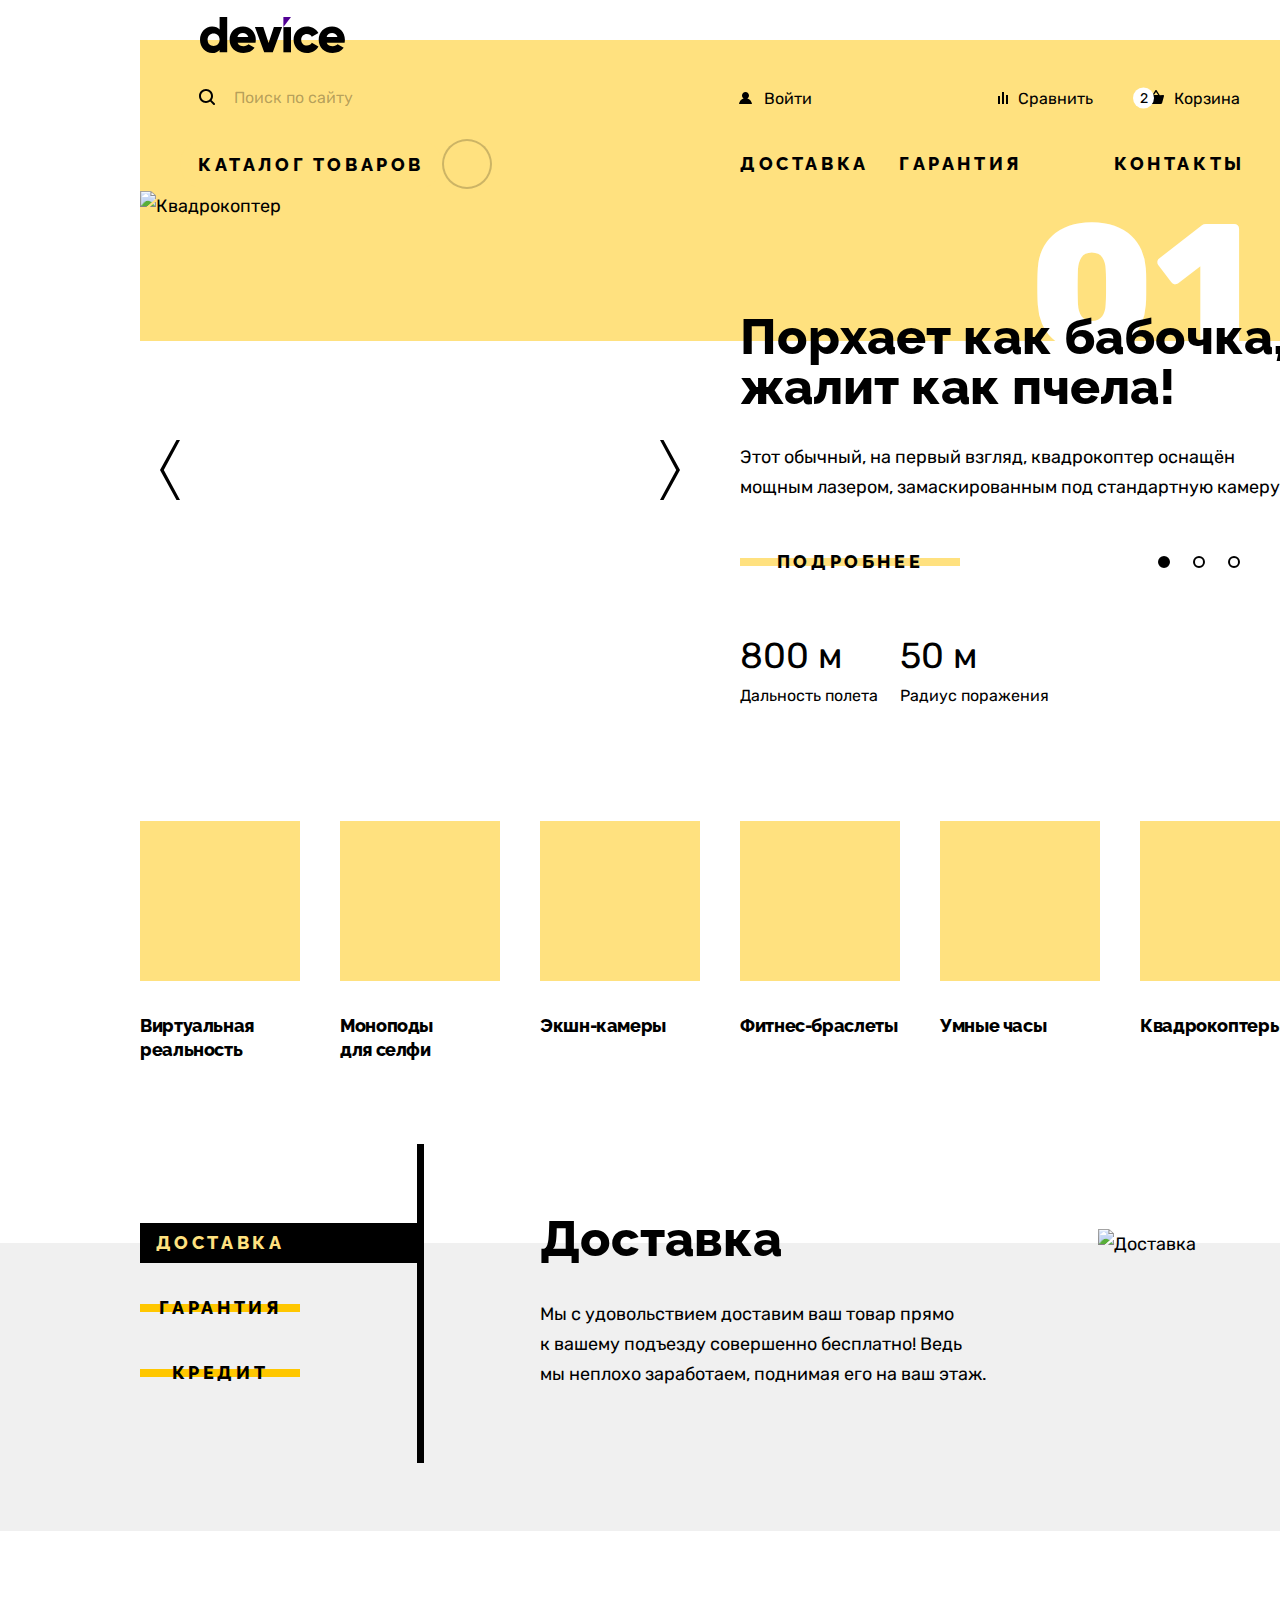
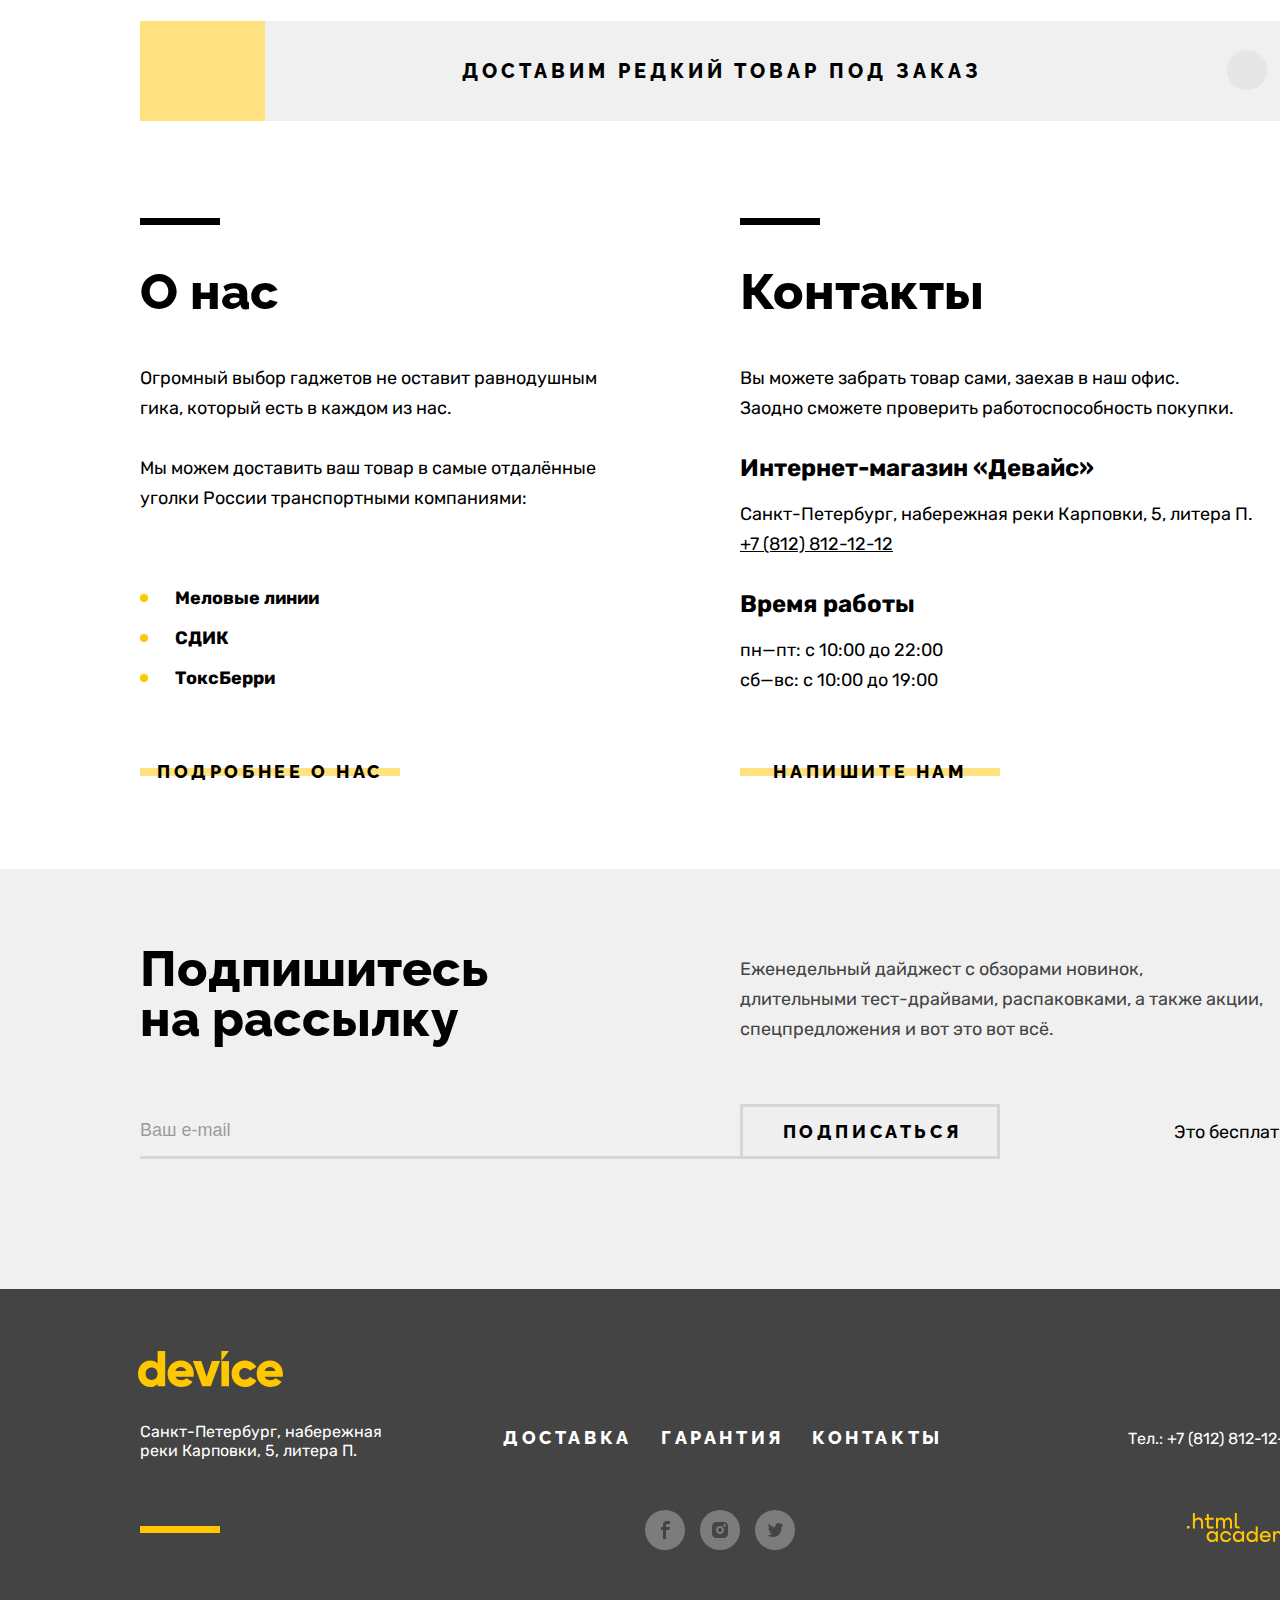
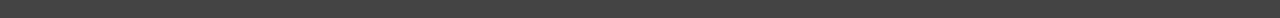
==== commit 8e8bf174: "Добавил слайды 2,3 к слайдеру." ====
--- a/index.html
+++ b/index.html
@@ -4,11 +4,13 @@
   <meta charset="utf-8">
   <title>HTML Academy: Device</title>
   <link rel="stylesheet" href="css/styles.css">
-  <link rel="icon" href="favicon.ico" type="image/x-icon">
+  <link rel="icon" href="favicon-32x32.png" sizes="32x32" type="image/png">
 </head>
 <body>
 <header class="page-header page-header_main-page">
-  <img class="page-header__logo" src="img/logo-device.svg" alt="Логотип Device" width="145" height="36">
+  <a class="header__logo" href="index.html">
+    <img class="page-header__logo" src="img/logo-device.svg" alt="Логотип Device" width="145" height="36">
+  </a>
   <nav class="page-header__navigation">
     <ul class="navigation__list navigation-user">
       <li class="navigation-user__search-item">
@@ -134,7 +136,7 @@
 <main class="page-main main-container">
   <h1 class="visually-hidden">Интернет-магазин «Девайс»</h1>
   <div class="page-container">
-    <section class="slider">
+    <section class="slider slider-current">
       <h2 class="visually-hidden">Слайд квадрокоптер</h2>
       <div class="slider__img-section">
         <div class="slider__controls">
@@ -153,7 +155,7 @@
             <span class="visually-hidden">Следующий товар</span>
           </button>
         </div>
-        <img class="slider__image" src="img/slider-image-1.png" alt="Квадрокоптер" width="560" height="560">
+        <img src="img/slider-image-1.png" alt="Квадрокоптер" width="560" height="560">
       </div>
       <div class="slider__info-section">
         <p class="slider__number">01</p>
@@ -187,6 +189,118 @@
           <dd class="specification__definition">50 м</dd>
           <dt class="specification__term">Дальность полета</dt>
           <dt class="specification__term">Радиус поражения</dt>
+        </dl>
+      </div>
+    </section>
+    <section class="slider">
+      <h2 class="visually-hidden">Слайд фитнес-браслет</h2>
+      <div class="slider__img-section">
+        <div class="slider__controls">
+          <button class="slider__button-prev" type="button">
+            <svg class="button-prev-icon" aria-hidden="true" focusable="false" width="20" height="60"
+                 xmlns="http://www.w3.org/2000/svg">
+              <path d="M20 60h-3.5L0 30 16.5 0H20L3.8 30 20 60Z"/>
+            </svg>
+            <span class="visually-hidden">Предыдущий товар</span>
+          </button>
+          <button class="slider__button-next" type="button">
+            <svg class="button-next-icon" aria-hidden="true" focusable="false" width="20" height="60"
+                 xmlns="http://www.w3.org/2000/svg">
+              <path d="M0 60h3.5L20 30 3.5 0H0l16.2 30L0 60Z"/>
+            </svg>
+            <span class="visually-hidden">Следующий товар</span>
+          </button>
+        </div>
+        <img src="img/slider-image-2.png" alt="Фитнес-браслет" width="560" height="560">
+      </div>
+      <div class="slider__info-section">
+        <p class="slider__number">02</p>
+        <p class="slider__slogan">Худеем<br>
+                                  правильно!</p>
+        <p class="slider__description">Мотивирующие фитнес-браслеты помогут найти в себе силы не пропускать занятия и
+                                       соблюдать диету.
+        </p>
+        <div class="paganation-wrapper">
+          <a href="#" class="button slider__link">подробнее</a>
+          <ol class="slider__pagination">
+            <li class="slider__pagination-item">
+              <button class="slider__pagination-button slider__pagination-button_current" type="button">
+                <span class="visually-hidden">слайд 1</span>
+              </button>
+            </li>
+            <li class="slider__pagination-item">
+              <button class="slider__pagination-button" type="button">
+                <span class="visually-hidden">слайд 2</span>
+              </button>
+            </li>
+            <li class="slider__pagination-item">
+              <button class="slider__pagination-button" type="button">
+                <span class="visually-hidden">слайд 3</span>
+              </button>
+            </li>
+          </ol>
+        </div>
+        <dl class="slider__specification">
+          <dd class="specification__definition">48 часов</dd>
+          <dt class="specification__term">Без подзарядки</dt>
+        </dl>
+      </div>
+    </section>
+    <section class="slider">
+      <h2 class="visually-hidden">Слайд палка для селфи</h2>
+      <div class="slider__img-section">
+        <div class="slider__controls">
+          <button class="slider__button-prev" type="button">
+            <svg class="button-prev-icon" aria-hidden="true" focusable="false" width="20" height="60"
+                 xmlns="http://www.w3.org/2000/svg">
+              <path d="M20 60h-3.5L0 30 16.5 0H20L3.8 30 20 60Z"/>
+            </svg>
+            <span class="visually-hidden">Предыдущий товар</span>
+          </button>
+          <button class="slider__button-next" type="button">
+            <svg class="button-next-icon" aria-hidden="true" focusable="false" width="20" height="60"
+                 xmlns="http://www.w3.org/2000/svg">
+              <path d="M0 60h3.5L20 30 3.5 0H0l16.2 30L0 60Z"/>
+            </svg>
+            <span class="visually-hidden">Следующий товар</span>
+          </button>
+        </div>
+        <img src="img/slider-image-3.png" alt="Палка для селфи" width="560" height="560">
+      </div>
+      <div class="slider__info-section">
+        <p class="slider__number">03</p>
+        <p class="slider__slogan">Делай селфи,<br>
+                                  как Бен Стиллер!</p>
+        <p class="slider__description">Самая длинная палка для селфи доступна в нашем магазине. Восемь (Восемь, Карл!)
+                                       метров длиной и весом всего 5 кг.
+        </p>
+        <div class="paganation-wrapper">
+          <a href="#" class="button slider__link">подробнее</a>
+          <ol class="slider__pagination">
+            <li class="slider__pagination-item">
+              <button class="slider__pagination-button slider__pagination-button_current" type="button">
+                <span class="visually-hidden">слайд 1</span>
+              </button>
+            </li>
+            <li class="slider__pagination-item">
+              <button class="slider__pagination-button" type="button">
+                <span class="visually-hidden">слайд 2</span>
+              </button>
+            </li>
+            <li class="slider__pagination-item">
+              <button class="slider__pagination-button" type="button">
+                <span class="visually-hidden">слайд 3</span>
+              </button>
+            </li>
+          </ol>
+        </div>
+        <dl class="slider__specification">
+          <dd class="specification__definition">8,5 м</dd>
+          <dt class="specification__term">Длина палки</dt>
+          <dd class="specification__definition">5 кг</dd>
+          <dt class="specification__term">Вес палки</dt>
+          <dd class="specification__definition">Карбон</dd>
+          <dt class="specification__term">Материал</dt>
         </dl>
       </div>
     </section>
--- a/css/styles.css
+++ b/css/styles.css
@@ -51,6 +51,7 @@
 }
 
 img {
+  max-width: 100%;
   object-fit: contain;
 }
 
@@ -128,10 +129,11 @@
   min-height: 183px;
 }
 
-.page-header__logo {
+.header__logo {
   position: absolute;
   top: -23px;
   left: 60px;
+  display: block;
 }
 
 .page-header__navigation {
@@ -140,8 +142,9 @@
 
 .navigation__list {
   display: flex;
+  align-items: center;
   flex-wrap: wrap;
-  align-items: center;
+  justify-content: end;
   width: 100%;
   margin: 0;
   padding: 0;
@@ -551,10 +554,14 @@
 
 .slider {
   position: relative;
-  display: flex;
+  display: none;
   justify-content: space-between;
   margin-top: 0;
   margin-bottom: 70px;
+}
+
+.slider-current {
+  display: flex;
 }
 
 .slider:before {
@@ -568,6 +575,7 @@
 .slider__img-section {
   position: relative;
   display: flex;
+  min-width: 560px;
 }
 
 .slider__controls {
@@ -578,8 +586,8 @@
 }
 
 .slider__info-section {
+  max-width: 560px;
   padding: 30px 0 39px 40px;
-  max-width: 560px;
 }
 
 .slider-image {
@@ -628,7 +636,7 @@
 .slider__number {
   position: relative;
   z-index: 1;
-  margin: 0 47px 0 0;
+  margin: 0 50px 0 0;
   font-size: 180px;
   font-weight: 800;
   line-height: 135px;
@@ -639,8 +647,8 @@
 .slider__slogan {
   position: relative;
   z-index: 2;
+  max-width: 560px;
   margin: -44px 0 30px 0;
-  max-width: 560px;
   font-family: "Raleway", sans-serif;
   font-size: 50px;
   line-height: 50px;
@@ -652,10 +660,10 @@
 
 .paganation-wrapper {
   display: flex;
+  flex-wrap: wrap;
   justify-content: space-between;
   margin: 0 0 59px 0;
   padding-right: 60px;
-  flex-wrap: wrap;
 }
 
 .slider__link {
@@ -725,18 +733,16 @@
 }
 
 .slider__specification {
-
   display: grid;
-  white-space: normal;
-  grid-template-columns: minmax(140px, max-content) minmax(140px, max-content);
-
+  grid-template-columns: minmax(160px, max-content) minmax(140px, max-content);
   margin: 0;
   padding: 0;
+  white-space: normal;
   row-gap: 10px;
-  column-gap: 20px;
 }
 
 .specification__definition {
+  grid-row: 1;
   margin: 0;
   padding: 0;
   font-size: 36px;
@@ -744,6 +750,7 @@
 }
 
 .specification__term {
+  grid-row: 2;
   margin: 0;
   padding: 0;
   font-size: 16px;
@@ -757,10 +764,10 @@
 
 .category__list {
   display: flex;
+  gap: 40px;
+  flex-wrap: wrap;
   justify-content: start;
   padding: 0;
-  flex-wrap: wrap;
-  gap: 40px;
 }
 
 .category__item {
@@ -964,7 +971,7 @@
   background: #000000;
 }
 
-/* часть черного таба */
+/* часть черного tab */
 #delivery:checked ~ .service__tabs .delivery_tab::after,
 #warranty:checked ~ .service__tabs .warranty_tab::after,
 #credit:checked ~ .service__tabs .credit_tab::after {
@@ -1043,8 +1050,8 @@
 }
 
 .delivery__content {
+  align-self: center;
   max-width: 850px;
-  align-self: center;
   padding-right: 15px;
   font-family: "Raleway", sans-serif;
   font-size: 20px;
@@ -1456,11 +1463,11 @@
 }
 
 .page-footer__contact {
-  margin-right: -15px;
   display: block;
   justify-self: end;
   box-sizing: border-box;
   min-height: 27px;
+  margin-right: -15px;
   padding: 1px 13px 0 13px;
   border: 2px solid transparent;
   border-radius: 25px;
@@ -1534,8 +1541,8 @@
 
 .breadcrumbs {
   display: flex;
+  gap: 11px;
   flex-wrap: wrap;
-  gap: 11px;
   margin-left: -13px;
 }
 
@@ -1758,7 +1765,7 @@
   letter-spacing: -0.02em;
 }
 
-/* Оформление формы с чекбоксами и радиокнопками */
+/* Оформление формы с checkbox и radiobutton */
 
 .control {
   position: relative;
@@ -2124,12 +2131,12 @@
   min-width: 200px;
 }
 
-/* Оформление элементов паганации*/
+/* Оформление элементов paganation */
 
 .pagination {
   display: flex;
+  gap: 8px;
   flex-wrap: wrap;
-  gap: 8px;
   background-color: #ebebeb;
 }
 
@@ -2214,7 +2221,7 @@
   margin: -1px;
 }
 
-/* Офрмление поповера */
+/* Оформление popover */
 
 .popover-open {
   display: block;
